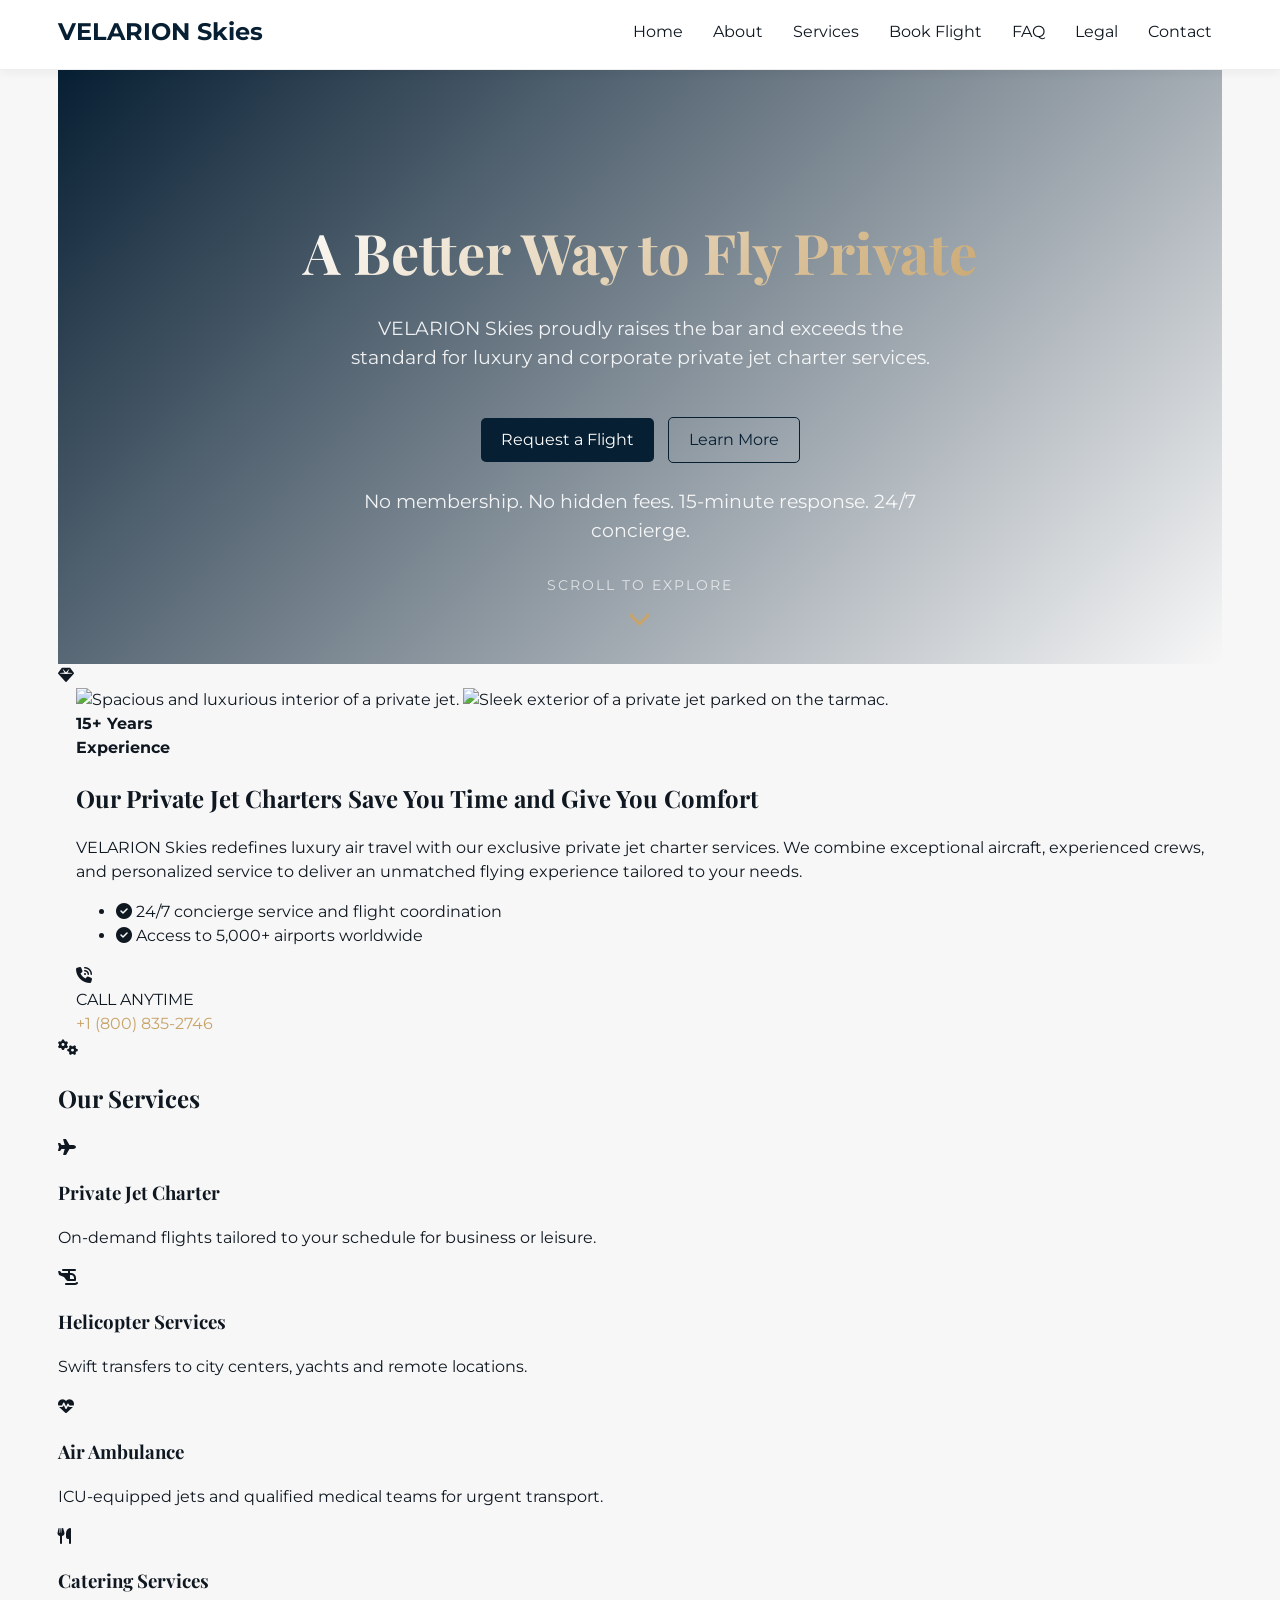
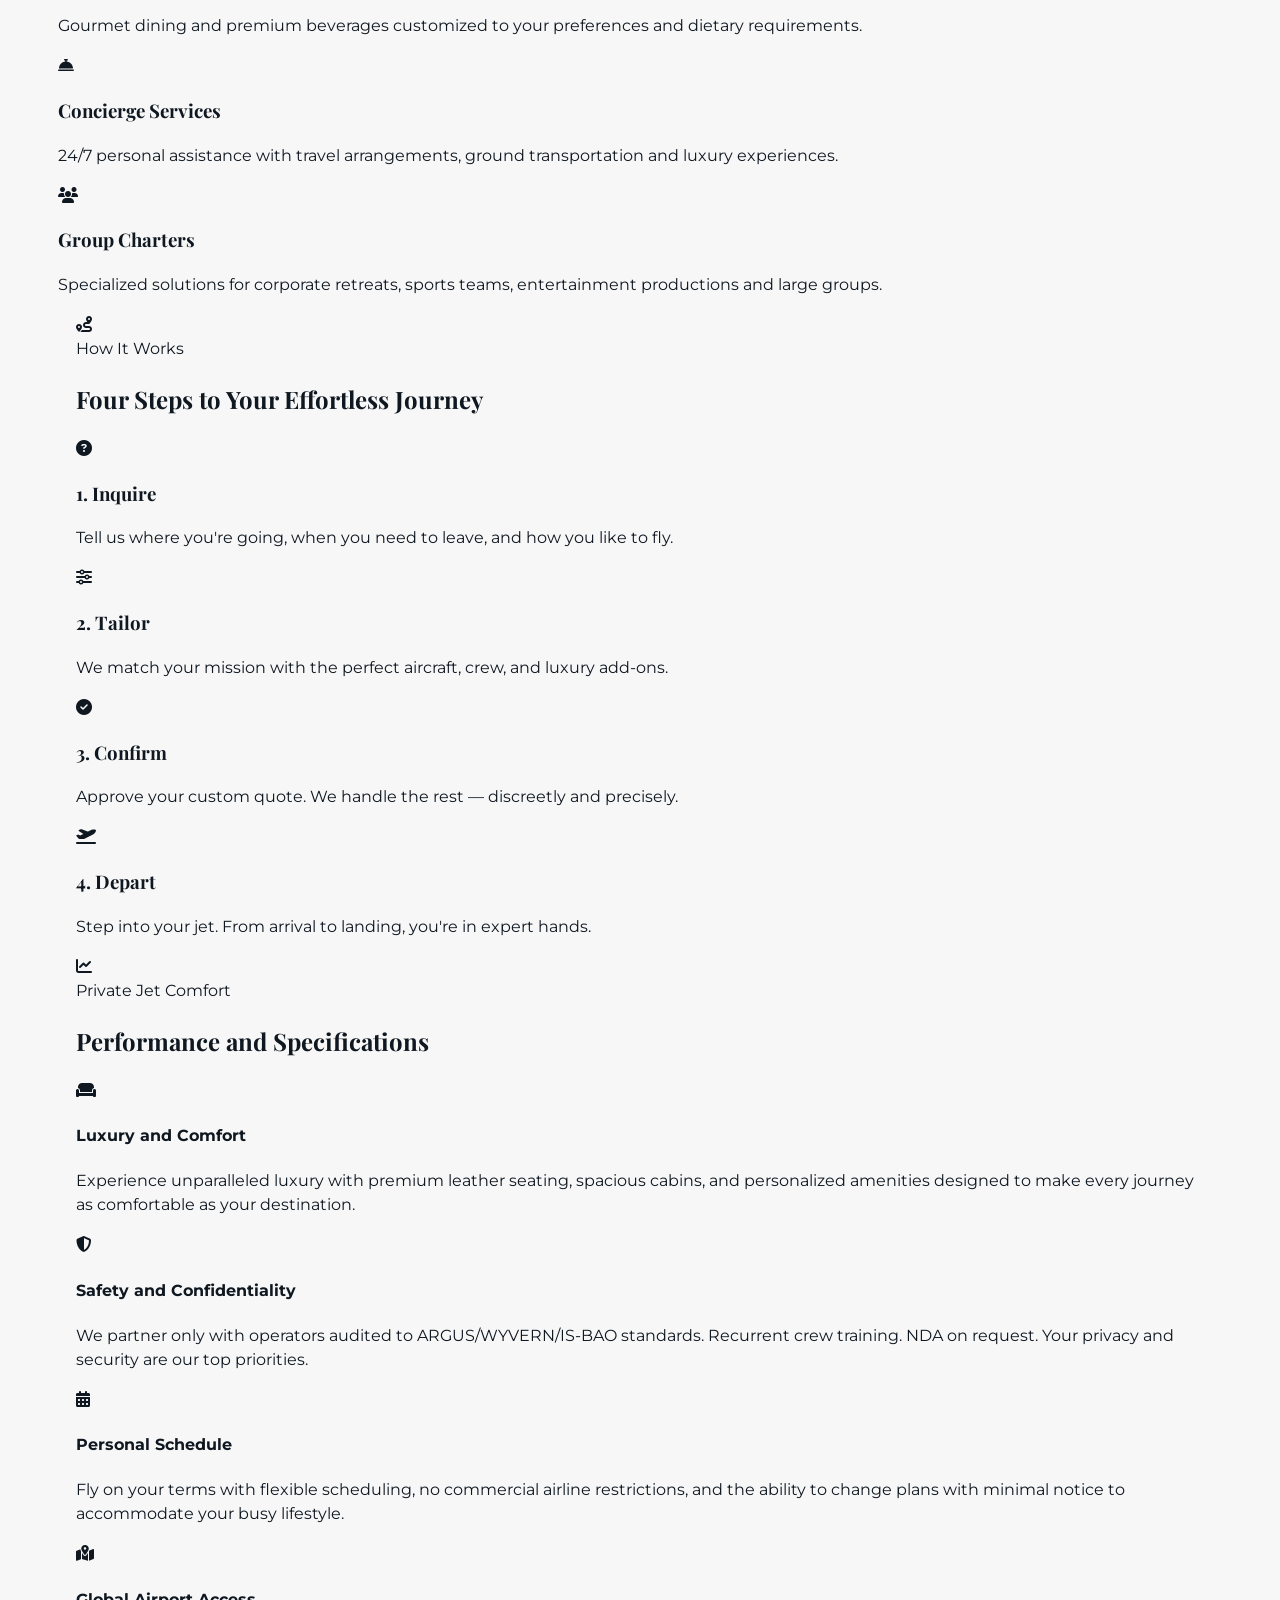
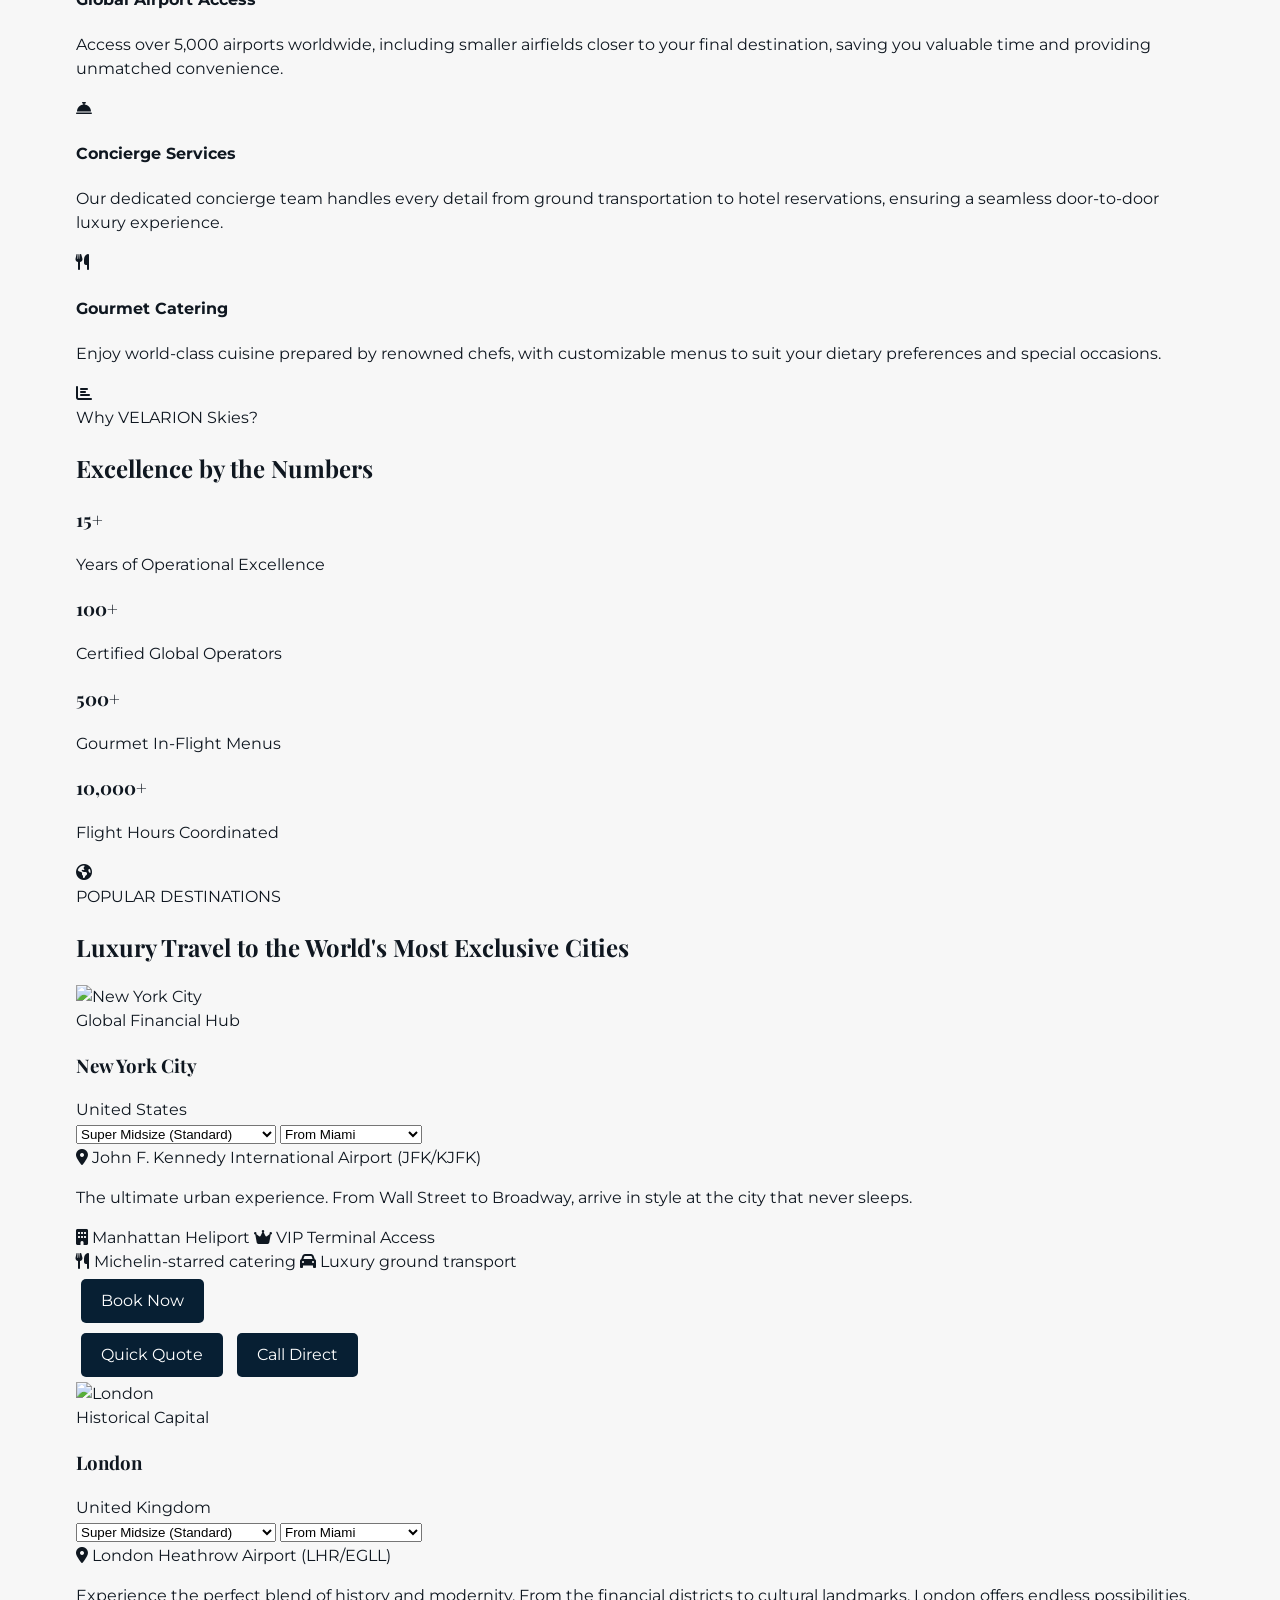
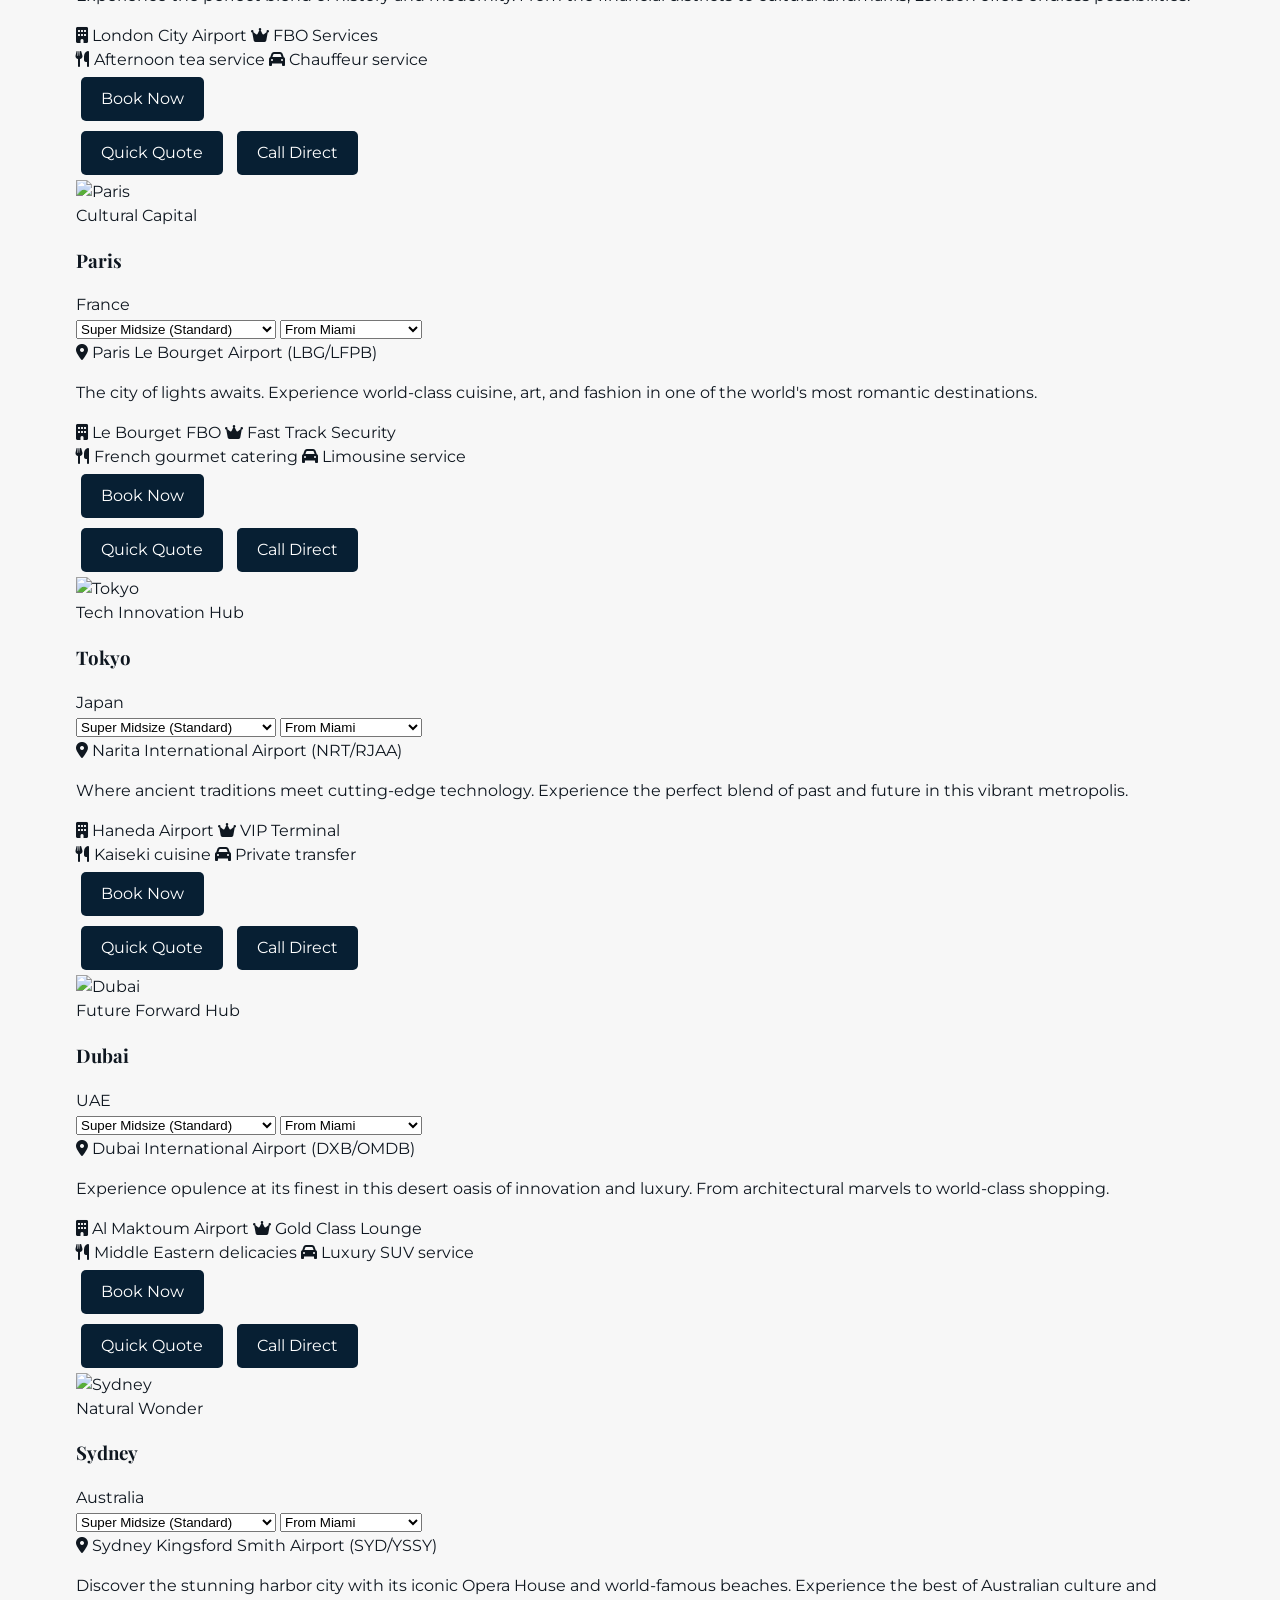
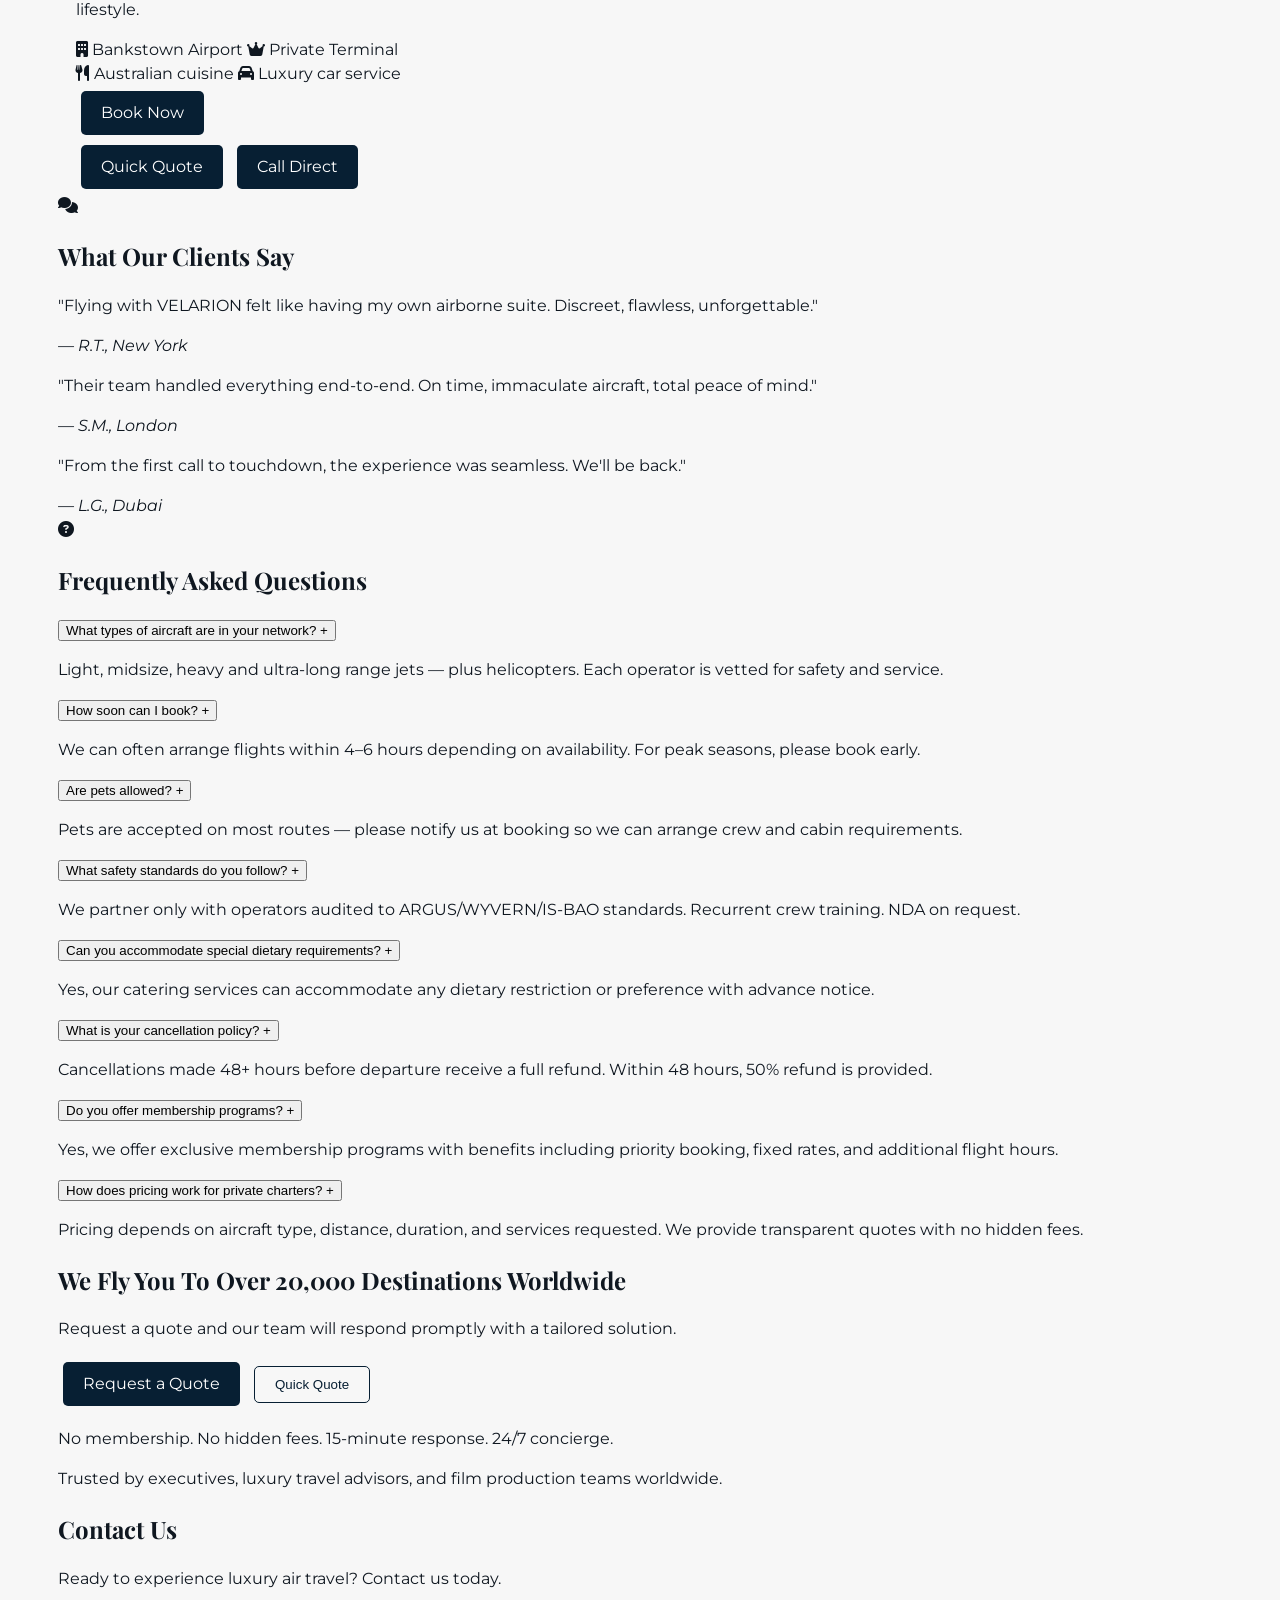
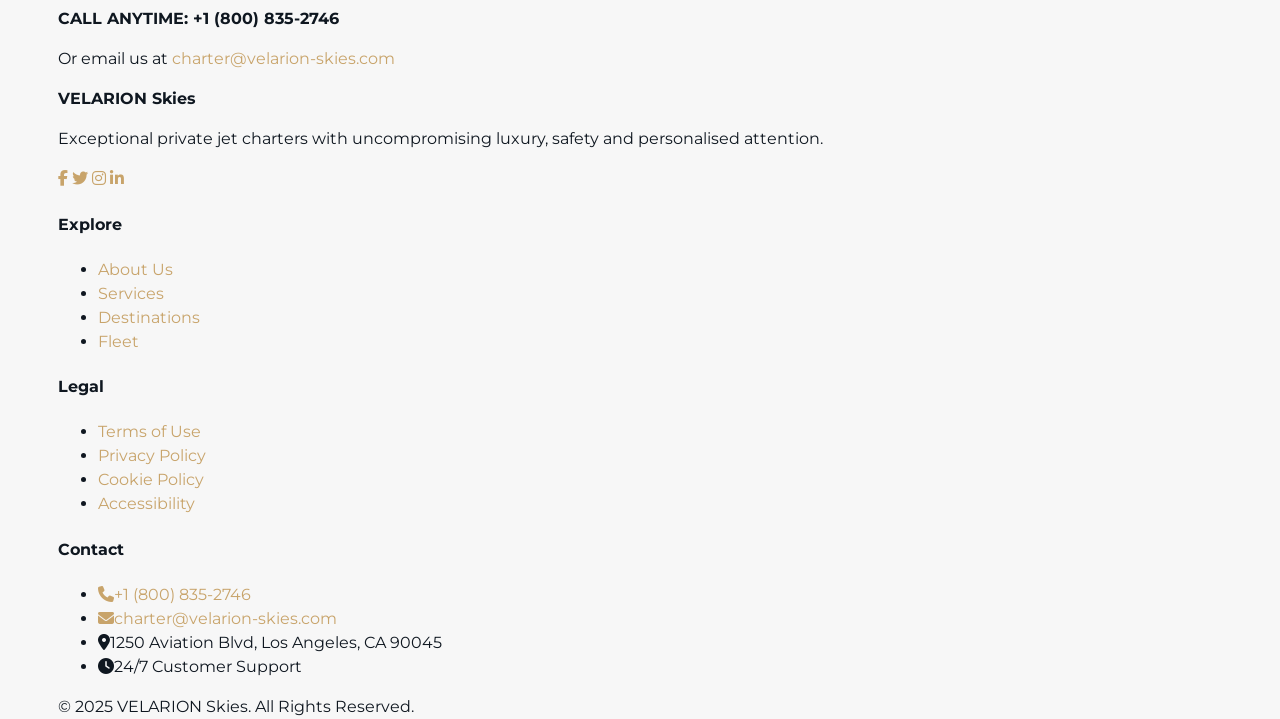
==== index.html @ 2358cab3 "Add files via upload" ====
<!DOCTYPE html>
<html lang="en">
<head>
  <meta charset="utf-8" />
  <meta name="viewport" content="width=device-width,initial-scale=1" />
  <title>VELARION Skies — Premium Private Jet Charters</title>
  <meta name="description" content="VELARION Skies offers luxury private jet charters, helicopter transfers and medical aviation services worldwide." />
  <link rel="preconnect" href="https://fonts.googleapis.com">
  <link rel="preconnect" href="https://fonts.gstatic.com" crossorigin>
  <link href="https://fonts.googleapis.com/css2?family=Montserrat:wght@300;400;600;700&family=Playfair+Display:wght@600;700&display=swap" rel="stylesheet">
  <link rel="stylesheet" href="https://cdnjs.cloudflare.com/ajax/libs/font-awesome/6.4.0/css/all.min.css" />
  <link rel="canonical" href="https://velarion-skies.com/">
  <meta property="og:title" content="VELARION Skies — Premium Private Jet Charters">
  <meta property="og:description" content="Luxury, discretion & safety — bespoke private jet charters worldwide.">
  <meta property="og:image" content="https://velarion-skies.com/assets/images/og-image.jpg">
  <meta property="og:url" content="https://velarion-skies.com/">
  <meta name="twitter:card" content="summary_large_image">
  <script type="application/ld+json">
    {
      "@context": "https://schema.org",
      "@type": "TravelAgency",
      "name": "VELARION Skies",
      "url": "https://velarion-skies.com",
      "logo": "https://velarion-skies.com/assets/images/logo.png",
      "contactPoint": {
        "@type": "ContactPoint",
        "telephone": "+1-800-835-2746",
        "contactType": "customer service",
        "areaServed": "Worldwide",
        "availableLanguage": "English"
      },
      "sameAs": [
        "https://www.facebook.com/velarionskies",
        "https://twitter.com/velarionskies",
        "https://www.instagram.com/velarionskies",
        "https://www.linkedin.com/company/velarionskies"
      ]
    }
  </script>
  <style>
    :root {
      --bg: #f7f7f7;
      --card: #ffffff;
      --text: #0f1720;
      --muted: #55606a;
      --accent: #071f33;
      --gold: #c8a46b;
      --radius: 14px;
      --container: 1200px;
      --ease: 220ms;
    }
    * {
      box-sizing: border-box;
    }
    html, body {
      height: 100%;
      margin: 0;
      padding: 0;
      font-family: 'Montserrat', sans-serif;
    }
    body {
      background: var(--bg);
      color: var(--text);
      line-height: 1.5;
    }
    h1, h2, h3 {
      font-family: 'Playfair Display', serif;
      font-weight: 700;
    }
    a {
      color: var(--gold);
      text-decoration: none;
    }
    .container {
      max-width: var(--container);
      margin: 0 auto;
      padding: 0 18px;
    }
    header {
      position: sticky;
      top: 0;
      z-index: 60;
      background: white;
      border-bottom: 1px solid #eee;
      padding: 14px 0;
      box-shadow: 0 3px 10px rgba(0,0,0,0.05);
      transition: all 0.3s ease;
      height: 70px;
    }
    .nav {
      display: flex;
      align-items: center;
      justify-content: space-between;
    }
    .logo {
      font-size: 24px;
      font-weight: bold;
      color: var(--accent);
    }
    nav ul {
      display: flex;
      gap: 10px;
      list-style: none;
      margin: 0;
      padding: 0;
    }
    nav a {
      padding: 8px 10px;
      color: var(--text);
    }
    nav a:hover {
      background: #f0f0f0;
    }
    .mobile-menu {
      display: none;
      cursor: pointer;
      padding: 10px;
      border-radius: 5px;
      transition: all 0.3s ease;
    }
    .mobile-menu:hover {
      background: rgba(7,31,51,0.05);
    }
    .mobile-menu i {
      font-size: 1.5rem;
      color: var(--accent);
    }
    .hero {
      padding: 120px 0 80px;
      background: linear-gradient(135deg, var(--accent) 0%, var(--bg) 100%);
      color: var(--card);
      text-align: center;
      position: relative;
      overflow: hidden;
    }
    .hero-content {
      max-width: 800px;
      margin: 0 auto;
      padding: 0 20px;
      position: relative;
      z-index: 2;
    }
    .hero-content h1 {
      font-size: 3.5rem;
      margin-bottom: 20px;
      background: linear-gradient(135deg, #ffffff 0%, var(--gold) 100%);
      -webkit-background-clip: text;
      -webkit-text-fill-color: transparent;
      background-clip: text;
      text-shadow: none;
    }
    .hero-content p {
      font-size: 1.2rem;
      margin-bottom: 40px;
      max-width: 600px;
      margin-left: auto;
      margin-right: auto;
      color: rgba(255, 255, 255, 0.9);
    }
    .hero-scroll-indicator {
      position: absolute;
      bottom: 30px;
      left: 50%;
      transform: translateX(-50%);
      text-align: center;
      animation: bounce 2s infinite;
    }
    .hero-scroll-indicator span {
      display: block;
      margin-bottom: 10px;
      font-size: 14px;
      text-transform: uppercase;
      letter-spacing: 2px;
      opacity: 0.7;
    }
    .hero-scroll-indicator i {
      font-size: 24px;
      color: var(--gold);
    }
    h1 {
      font-size: 36px;
      color: var(--accent);
      margin: 20px 0;
    }
    .btn {
      display: inline-block;
      padding: 10px 20px;
      background: var(--accent);
      color: white;
      border-radius: 5px;
      text-decoration: none;
      margin: 5px;
      transition: all var(--ease);
    }
    .btn:hover {
      background: #051522;
    }
    .btn--outline {
      border: 1px solid var(--accent);
      background: transparent;
      color: var(--accent);
    }
    .btn--outline:hover {
      background: rgba(7,31,51,0.1);
    }
    @keyframes bounce {
      0%, 20%, 50%, 80%, 100% {
        transform: translateX(-50%) translateY(0);
      }
      40% {
        transform: translateX(-50%) translateY(-10px);
      }
      60% {
        transform: translateX(-50%) translateY(-5px);
      }
    }
    :focus-visible {
      outline: 3px solid var(--gold);
      outline-offset: 2px;
    }
    /* Responsive */
    @media (max-width: 1440px) {}
    @media (max-width: 1200px) {}
    @media (max-width: 1024px) {}
    @media (max-width: 768px) {
      .mobile-menu { display: block; }
      .nav-links { display: none; position: fixed; top: 70px; right: 0; width: 250px; background: white; box-shadow: -5px 0 15px rgba(0,0,0,0.1); border-radius: 10px 0 0 10px; z-index: 100; padding: 20px; flex-direction: column; }
      .nav-links.active { display: flex; }
      .nav-links li { margin-bottom: 10px; width: 100%; }
      .nav-links a { display: block; padding: 12px; border-radius: 5px; text-align: left; }
      .nav-links a:hover { background: rgba(7,31,51,0.05); }
      .nav { flex-direction: row; justify-content: space-between; align-items: center; }
      .hero-content h1 { font-size: 2.5rem; }
      .hero-content p { font-size: 1rem; }
    }
    @media (max-width: 480px) {}
  </style>
  <link rel="stylesheet" href="assets/css/style.css" media="print" onload="this.media='all'">
</head>
<body class="page-home">
  <!-- Header -->
  <header>
    <div class="container">
      <div class="nav">
        <a class="logo" href="#">VELARION <span class="text-gold">Skies</span></a>
        <nav>
          <ul id="mainNav" class="nav-links">
            <li><a href="#" aria-current="page">Home</a></li>
            <li><a href="#">About</a></li>
            <li><a href="#">Services</a></li>
            <li><a href="#">Book Flight</a></li>
            <li><a href="#">FAQ</a></li>
            <li><a href="#">Legal</a></li>
            <li><a href="#">Contact</a></li>
          </ul>
        </nav>
        <button class="mobile-menu" aria-label="Toggle menu" aria-controls="mainNav" aria-expanded="false"><i class="fas fa-bars"></i></button>
      </div>
    </div>
  </header>

  <!-- Main content -->
  <main>
    <div class="container">
      <!-- Hero section -->
      <section class="hero">
        <div class="container">
          <div class="hero-content">
            <h1>A Better Way to Fly Private</h1>
            <p>VELARION Skies proudly raises the bar and exceeds the standard for luxury and corporate private jet charter services.</p>
            <div>
              <a href="#" class="btn">Request a Flight</a>
              <a href="#" class="btn btn--outline">Learn More</a>
            </div>
            <p class="subcopy">No membership. No hidden fees. 15-minute response. 24/7 concierge.</p>
          </div>
        </div>
        <div class="hero-scroll-indicator">
          <span>Scroll to Explore</span>
          <i class="fas fa-chevron-down"></i>
        </div>
      </section>

      <!-- About section -->
      <section class="about">
        <div class="section-icon"><i class="fas fa-gem"></i></div>
        <div class="container">
          <div class="about-content">
            <div class="about-image">
              <img src="assets/images/placeholders/about-main.svg" alt="Spacious and luxurious interior of a private jet." class="main-img" width="600" height="400" loading="lazy">
              <img src="assets/images/placeholders/about-sub.svg" alt="Sleek exterior of a private jet parked on the tarmac." class="sub-img" width="300" height="300" loading="lazy">
              <div class="experience-badge">
                <strong>15+ Years<br>Experience</strong>
              </div>
            </div>
            <div class="about-text">
              <h2 class="section-title about-text-title">Our Private Jet Charters Save You Time and Give You Comfort</h2>
              <p>VELARION Skies redefines luxury air travel with our exclusive private jet charter services. We combine exceptional aircraft, experienced crews, and personalized service to deliver an unmatched flying experience tailored to your needs.</p>
              <ul class="features-list">
                <li><i class="fas fa-check-circle"></i> 24/7 concierge service and flight coordination</li>
                <li><i class="fas fa-check-circle"></i> Access to 5,000+ airports worldwide</li>
              </ul>
              <div class="call-info">
                <div class="icon"><i class="fas fa-phone-volume"></i></div>
                <div>
                  <span>CALL ANYTIME</span><br>
                  <a href="tel:+1-800-835-2746" class="call-info-link">+1 (800) 835-2746</a>
                </div>
              </div>
            </div>
          </div>
        </div>
      </section>

      <!-- Services section -->
      <section class="section-title">
        <div class="section-icon"><i class="fas fa-cogs"></i></div>
        <h2>Our Services</h2>
        <div class="cards">
          <div class="card">
            <div class="card-icon"><i class="fas fa-plane"></i></div>
            <h3>Private Jet Charter</h3>
            <p>On-demand flights tailored to your schedule for business or leisure.</p>
          </div>
          <div class="card">
            <div class="card-icon"><i class="fas fa-helicopter"></i></div>
            <h3>Helicopter Services</h3>
            <p>Swift transfers to city centers, yachts and remote locations.</p>
          </div>
          <div class="card">
            <div class="card-icon"><i class="fas fa-heartbeat"></i></div>
            <h3>Air Ambulance</h3>
            <p>ICU-equipped jets and qualified medical teams for urgent transport.</p>
          </div>
          <div class="card">
            <div class="card-icon"><i class="fas fa-utensils"></i></div>
            <h3>Catering Services</h3>
            <p>Gourmet dining and premium beverages customized to your preferences and dietary requirements.</p>
          </div>
          <div class="card">
            <div class="card-icon"><i class="fas fa-concierge-bell"></i></div>
            <h3>Concierge Services</h3>
            <p>24/7 personal assistance with travel arrangements, ground transportation and luxury experiences.</p>
          </div>
          <div class="card">
            <div class="card-icon"><i class="fas fa-users"></i></div>
            <h3>Group Charters</h3>
            <p>Specialized solutions for corporate retreats, sports teams, entertainment productions and large groups.</p>
          </div>
        </div>
      </section>

      <!-- How It Works section -->
      <section class="how-it-works">
        <div class="container">
          <div class="section-title animate-on-scroll">
            <div class="section-icon"><i class="fas fa-route"></i></div>
            <span class="sub-title">How It Works</span>
            <h2>Four Steps to Your Effortless Journey</h2>
          </div>
          <div class="how-it-works-grid">
            <div class="how-it-works-card card animate-on-scroll">
              <div class="icon"><i class="fas fa-question-circle"></i></div>
              <h3>1. Inquire</h3>
              <p>Tell us where you're going, when you need to leave, and how you like to fly.</p>
            </div>
            <div class="how-it-works-card card animate-on-scroll">
              <div class="icon"><i class="fas fa-sliders-h"></i></div>
              <h3>2. Tailor</h3>
              <p>We match your mission with the perfect aircraft, crew, and luxury add-ons.</p>
            </div>
            <div class="how-it-works-card card animate-on-scroll">
              <div class="icon"><i class="fas fa-check-circle"></i></div>
              <h3>3. Confirm</h3>
              <p>Approve your custom quote. We handle the rest — discreetly and precisely.</p>
            </div>
            <div class="how-it-works-card card animate-on-scroll">
              <div class="icon"><i class="fas fa-plane-departure"></i></div>
              <h3>4. Depart</h3>
              <p>Step into your jet. From arrival to landing, you're in expert hands.</p>
            </div>
          </div>
        </div>
      </section>

      <!-- Performance and Specifications section -->
      <section class="performance-section">
        <div class="container">
          <div class="section-title animate-on-scroll">
            <div class="section-icon"><i class="fas fa-chart-line"></i></div>
            <span class="sub-title">Private Jet Comfort</span>
            <h2>Performance and Specifications</h2>
          </div>
          <div class="performance-grid">
            <div class="performance-card">
              <div class="icon"><i class="fas fa-couch"></i></div>
              <div>
                <h4>Luxury and Comfort</h4>
                <p>Experience unparalleled luxury with premium leather seating, spacious cabins, and personalized amenities designed to make every journey as comfortable as your destination.</p>
              </div>
            </div>
            <div class="performance-card">
              <div class="icon"><i class="fas fa-shield-alt"></i></div>
              <div>
                <h4>Safety and Confidentiality</h4>
                <p>We partner only with operators audited to ARGUS/WYVERN/IS-BAO standards. Recurrent crew training. NDA on request. Your privacy and security are our top priorities.</p>
              </div>
            </div>
            <div class="performance-card">
              <div class="icon"><i class="fas fa-calendar-alt"></i></div>
              <div>
                <h4>Personal Schedule</h4>
                <p>Fly on your terms with flexible scheduling, no commercial airline restrictions, and the ability to change plans with minimal notice to accommodate your busy lifestyle.</p>
              </div>
            </div>
            <div class="performance-card">
              <div class="icon"><i class="fas fa-map-marked-alt"></i></div>
              <div>
                <h4>Global Airport Access</h4>
                <p>Access over 5,000 airports worldwide, including smaller airfields closer to your final destination, saving you valuable time and providing unmatched convenience.</p>
              </div>
            </div>
            <div class="performance-card">
              <div class="icon"><i class="fas fa-concierge-bell"></i></div>
              <div>
                <h4>Concierge Services</h4>
                <p>Our dedicated concierge team handles every detail from ground transportation to hotel reservations, ensuring a seamless door-to-door luxury experience.</p>
              </div>
            </div>
            <div class="performance-card">
              <div class="icon"><i class="fas fa-utensils"></i></div>
              <div>
                <h4>Gourmet Catering</h4>
                <p>Enjoy world-class cuisine prepared by renowned chefs, with customizable menus to suit your dietary preferences and special occasions.</p>
              </div>
            </div>
          </div>
        </div>
      </section>

      <!-- Excellence by the Numbers section -->
      <section class="funfacts">
        <div class="container">
          <div class="section-title">
            <div class="section-icon"><i class="fas fa-chart-bar"></i></div>
            <span class="sub-title">Why VELARION Skies?</span>
            <h2>Excellence by the Numbers</h2>
          </div>
          <div class="funfacts-grid">
            <div class="funfact-item"><h3 data-target="15+">15+</h3><p>Years of Operational Excellence</p></div>
            <div class="funfact-item"><h3 data-target="100+">100+</h3><p>Certified Global Operators</p></div>
            <div class="funfact-item"><h3 data-target="500+">500+</h3><p>Gourmet In-Flight Menus</p></div>
            <div class="funfact-item"><h3 data-target="10000+">10,000+</h3><p>Flight Hours Coordinated</p></div>
          </div>
        </div>
      </section>

      <!-- Popular Destinations section -->
      <section id="popular-destinations" class="destinations">
        <div class="container">
          <div class="section-title">
            <div class="section-icon"><i class="fas fa-globe-americas"></i></div>
            <span class="sub-title">POPULAR DESTINATIONS</span>
            <h2>Luxury Travel to the World's Most Exclusive Cities</h2>
          </div>
          <div class="destinations-grid">
            <div class="destination-card featured">
              <div class="destination-image">
                <img src="assets/images/placeholders/destination-nyc.svg" alt="New York City" width="400" height="250" loading="lazy"/>
                <div class="destination-overlay">
                  <div class="destination-badge financial">Global Financial Hub</div>
                </div>
              </div>
              <div class="destination-content">
                <div class="destination-header">
                  <h3>New York City</h3>
                  <div class="destination-meta">
                    <span class="destination-country">United States</span>
                    <div class="flight-calculator">
                      <select class="aircraft-selector" data-destination="NYC">
                        <option value="light">Light Jet (+25% time)</option>
                        <option value="midsize">Midsize Jet (+15% time)</option>
                        <option value="super" selected>Super Midsize (Standard)</option>
                        <option value="heavy">Heavy Jet (-15% time)</option>
                        <option value="ultra">Ultra Long Range (-25% time)</option>
                      </select>
                      <select class="departure-selector" data-destination="NYC" data-base-times='{"VNY":5.5,"MIA":2.7,"DAL":3.1,"MDW":2.2,"LAS":4.3,"LTN":7.5,"GVA":7.8,"MCM":8.1,"DXB":12.2,"SIN":18.9,"CGH":9.2,"SYD":19.8,"HKG":15.2,"BOS":3.3,"ATL":2.1,"SEA":5.5,"FRA":7.2,"ZRH":7.6,"CDG":7.9,"FCO":8.8,"MAD":8.5,"LIS":8.2,"ARN":6.9,"HEL":7.7,"WAW":7.4,"IST":10.1,"TLV":10.8,"DOH":14.2,"BOM":14.1,"KUL":17.8,"MNL":17.1,"AKL":16.5,"JNB":13.1,"CAI":10.5,"MOW":9.8}'>
                        <option value="VNY-5.5">From Van Nuys</option>
                        <option value="MIA-2.7" selected>From Miami</option>
                        <option value="DAL-3.1">From Dallas</option>
                        <option value="MDW-2.2">From Chicago</option>
                        <option value="LAS-4.3">From Las Vegas</option>
                        <option value="LTN-7.5">From London</option>
                        <option value="GVA-7.8">From Geneva</option>
                        <option value="MCM-8.1">From Monaco</option>
                        <option value="DXB-12.2">From Dubai</option>
                        <option value="SIN-18.9">From Singapore</option>
                        <option value="CGH-9.2">From São Paulo</option>
                        <option value="SYD-19.8">From Sydney</option>
                        <option value="HKG-15.2">From Hong Kong</option>
                        <option value="BOS-3.3">From Boston</option>
                        <option value="ATL-2.1">From Atlanta</option>
                        <option value="SEA-5.5">From Seattle</option>
                        <option value="FRA-7.2">From Frankfurt</option>
                        <option value="ZRH-7.6">From Zurich</option>
                        <option value="CDG-7.9">From Paris</option>
                        <option value="FCO-8.8">From Rome</option>
                        <option value="MAD-8.5">From Madrid</option>
                        <option value="LIS-8.2">From Lisbon</option>
                        <option value="ARN-6.9">From Stockholm</option>
                        <option value="HEL-7.7">From Helsinki</option>
                        <option value="WAW-7.4">From Warsaw</option>
                        <option value="IST-10.1">From Istanbul</option>
                        <option value="TLV-10.8">From Tel Aviv</option>
                        <option value="DOH-14.2">From Doha</option>
                        <option value="BOM-14.1">From Mumbai</option>
                        <option value="KUL-17.8">From Kuala Lumpur</option>
                        <option value="MNL-17.1">From Manila</option>
                        <option value="AKL-16.5">From Auckland</option>
                        <option value="JNB-13.1">From Johannesburg</option>
                        <option value="CAI-10.5">From Cairo</option>
                        <option value="MOW-9.8">From Moscow</option>
                      </select>
                      <div class="calc-result muted" aria-live="polite"></div>
                    </div>
                    <span class="airport-info"><i class="fas fa-map-marker-alt"></i> John F. Kennedy International Airport (JFK/KJFK)</span>
                  </div>
                </div>
                <p class="destination-description">The ultimate urban experience. From Wall Street to Broadway, arrive in style at the city that never sleeps.</p>
                <div class="destination-features">
                  <span><i class="fas fa-building"></i> Manhattan Heliport</span>
                  <span><i class="fas fa-crown"></i> VIP Terminal Access</span>
                </div>
                <div class="exclusive-perks">
                  <span><i class="fas fa-utensils"></i> Michelin-starred catering</span>
                  <span><i class="fas fa-car"></i> Luxury ground transport</span>
                </div>
                <div class="destination-actions">
                  <a href="#" class="btn destination-btn primary">Book Now</a>
                  <div class="secondary-actions">
                    <a href="#" class="btn destination-btn secondary">Quick Quote</a>
                    <a href="tel:+1-800-835-2746" class="btn destination-btn call">Call Direct</a>
                  </div>
                </div>
              </div>
            </div>

            <div class="destination-card">
              <div class="destination-image">
                <img src="assets/images/placeholders/destination-lon.svg" alt="London" width="400" height="250" loading="lazy"/>
                <div class="destination-overlay">
                  <div class="destination-badge historical">Historical Capital</div>
                </div>
              </div>
              <div class="destination-content">
                <div class="destination-header">
                  <h3>London</h3>
                  <div class="destination-meta">
                    <span class="destination-country">United Kingdom</span>
                    <div class="flight-calculator">
                      <select class="aircraft-selector" data-destination="LON">
                        <option value="light">Light Jet (+25% time)</option>
                        <option value="midsize">Midsize Jet (+15% time)</option>
                        <option value="super" selected>Super Midsize (Standard)</option>
                        <option value="heavy">Heavy Jet (-15% time)</option>
                        <option value="ultra">Ultra Long Range (-25% time)</option>
                      </select>
                      <select class="departure-selector" data-destination="LON" data-base-times='{"TEB":7.2,"VNY":11.2,"MIA":8.2,"DAL":9.2,"MDW":7.9,"LAS":10.5,"GVA":1.2,"MCM":1.9,"DXB":6.9,"SIN":13.5,"CGH":11.8,"SYD":20.8,"HKG":13.2,"BOS":6.5,"ATL":7.2,"SEA":10.2,"FRA":1.0,"ZRH":1.5,"CDG":0.8,"FCO":2.2,"MAD":1.5,"LIS":2.2,"ARN":1.9,"HEL":2.2,"WAW":2.5,"IST":3.2,"TLV":3.9,"DOH":6.5,"BOM":8.2,"KUL":12.9,"MNL":14.2,"AKL":21.5,"JNB":11.5,"CAI":4.9,"MOW":3.2}'>
                        <option value="TEB-7.2">From Teterboro</option>
                        <option value="VNY-11.2">From Van Nuys</option>
                        <option value="MIA-8.2" selected>From Miami</option>
                        <option value="DAL-9.2">From Dallas</option>
                        <option value="MDW-7.9">From Chicago</option>
                        <option value="LAS-10.5">From Las Vegas</option>
                        <option value="GVA-1.2">From Geneva</option>
                        <option value="MCM-1.9">From Monaco</option>
                        <option value="DXB-6.9">From Dubai</option>
                        <option value="SIN-13.5">From Singapore</option>
                        <option value="CGH-11.8">From São Paulo</option>
                        <option value="SYD-20.8">From Sydney</option>
                        <option value="HKG-13.2">From Hong Kong</option>
                        <option value="BOS-6.5">From Boston</option>
                        <option value="ATL-7.2">From Atlanta</option>
                        <option value="SEA-10.2">From Seattle</option>
                        <option value="FRA-1.0">From Frankfurt</option>
                        <option value="ZRH-1.5">From Zurich</option>
                        <option value="CDG-0.8">From Paris</option>
                        <option value="FCO-2.2">From Rome</option>
                        <option value="MAD-1.5">From Madrid</option>
                        <option value="LIS-2.2">From Lisbon</option>
                        <option value="ARN-1.9">From Stockholm</option>
                        <option value="HEL-2.2">From Helsinki</option>
                        <option value="WAW-2.5">From Warsaw</option>
                        <option value="IST-3.2">From Istanbul</option>
                        <option value="TLV-3.9">From Tel Aviv</option>
                        <option value="DOH-6.5">From Doha</option>
                        <option value="BOM-8.2">From Mumbai</option>
                        <option value="KUL-12.9">From Kuala Lumpur</option>
                        <option value="MNL-14.2">From Manila</option>
                        <option value="AKL-21.5">From Auckland</option>
                        <option value="JNB-11.5">From Johannesburg</option>
                        <option value="CAI-4.9">From Cairo</option>
                        <option value="MOW-3.2">From Moscow</option>
                      </select>
                      <div class="calc-result muted" aria-live="polite"></div>
                    </div>
                    <span class="airport-info"><i class="fas fa-map-marker-alt"></i> London Heathrow Airport (LHR/EGLL)</span>
                  </div>
                </div>
                <p class="destination-description">Experience the perfect blend of history and modernity. From the financial districts to cultural landmarks, London offers endless possibilities.</p>
                <div class="destination-features">
                  <span><i class="fas fa-building"></i> London City Airport</span>
                  <span><i class="fas fa-crown"></i> FBO Services</span>
                </div>
                <div class="exclusive-perks">
                  <span><i class="fas fa-utensils"></i> Afternoon tea service</span>
                  <span><i class="fas fa-car"></i> Chauffeur service</span>
                </div>
                <div class="destination-actions">
                  <a href="#" class="btn destination-btn primary">Book Now</a>
                  <div class="secondary-actions">
                    <a href="#" class="btn destination-btn secondary">Quick Quote</a>
                    <a href="tel:+1-800-835-2746" class="btn destination-btn call">Call Direct</a>
                  </div>
                </div>
              </div>
            </div>

            <div class="destination-card">
              <div class="destination-image">
                <img src="assets/images/placeholders/destination-par.svg" alt="Paris" width="400" height="250" loading="lazy"/>
                <div class="destination-overlay">
                  <div class="destination-badge cultural">Cultural Capital</div>
                </div>
              </div>
              <div class="destination-content">
                <div class="destination-header">
                  <h3>Paris</h3>
                  <div class="destination-meta">
                    <span class="destination-country">France</span>
                    <div class="flight-calculator">
                      <select class="aircraft-selector" data-destination="PAR">
                        <option value="light">Light Jet (+25% time)</option>
                        <option value="midsize">Midsize Jet (+15% time)</option>
                        <option value="super" selected>Super Midsize (Standard)</option>
                        <option value="heavy">Heavy Jet (-15% time)</option>
                        <option value="ultra">Ultra Long Range (-25% time)</option>
                      </select>
                      <select class="departure-selector" data-destination="PAR" data-base-times='{"TEB":7.9,"VNY":11.9,"MIA":8.9,"DAL":9.9,"MDW":8.6,"LAS":11.2,"GVA":1.9,"MCM":2.6,"DXB":7.6,"SIN":14.2,"CGH":11.9,"SYD":21.6,"HKG":13.9,"BOS":7.2,"ATL":7.9,"SEA":10.9,"FRA":1.2,"ZRH":1.5,"CDG":0.5,"FCO":1.2,"MAD":1.2,"LIS":1.9,"ARN":2.2,"HEL":2.5,"WAW":2.2,"IST":2.9,"TLV":4.2,"DOH":7.2,"BOM":8.9,"KUL":14.5,"MNL":15.2,"AKL":22.2,"JNB":12.5,"CAI":5.9,"MOW":3.5}'>
                        <option value="TEB-7.9">From Teterboro</option>
                        <option value="VNY-11.9">From Van Nuys</option>
                        <option value="MIA-8.9" selected>From Miami</option>
                        <option value="DAL-9.9">From Dallas</option>
                        <option value="MDW-8.6">From Chicago</option>
                        <option value="LAS-11.2">From Las Vegas</option>
                        <option value="GVA-1.9">From Geneva</option>
                        <option value="MCM-2.6">From Monaco</option>
                        <option value="DXB-7.6">From Dubai</option>
                        <option value="SIN-14.2">From Singapore</option>
                        <option value="CGH-11.9">From São Paulo</option>
                        <option value="SYD-21.6">From Sydney</option>
                        <option value="HKG-13.9">From Hong Kong</option>
                        <option value="BOS-7.2">From Boston</option>
                        <option value="ATL-7.9">From Atlanta</option>
                        <option value="SEA-10.9">From Seattle</option>
                        <option value="FRA-1.2">From Frankfurt</option>
                        <option value="ZRH-1.5">From Zurich</option>
                        <option value="CDG-0.5">From Paris</option>
                        <option value="FCO-1.2">From Rome</option>
                        <option value="MAD-1.2">From Madrid</option>
                        <option value="LIS-1.9">From Lisbon</option>
                        <option value="ARN-2.2">From Stockholm</option>
                        <option value="HEL-2.5">From Helsinki</option>
                        <option value="WAW-2.2">From Warsaw</option>
                        <option value="IST-2.9">From Istanbul</option>
                        <option value="TLV-4.2">From Tel Aviv</option>
                        <option value="DOH-7.2">From Doha</option>
                        <option value="BOM-8.9">From Mumbai</option>
                        <option value="KUL-14.5">From Kuala Lumpur</option>
                        <option value="MNL-15.2">From Manila</option>
                        <option value="AKL-22.2">From Auckland</option>
                        <option value="JNB-12.5">From Johannesburg</option>
                        <option value="CAI-5.9">From Cairo</option>
                        <option value="MOW-3.5">From Moscow</option>
                      </select>
                      <div class="calc-result muted" aria-live="polite"></div>
                    </div>
                    <span class="airport-info"><i class="fas fa-map-marker-alt"></i> Paris Le Bourget Airport (LBG/LFPB)</span>
                  </div>
                </div>
                <p class="destination-description">The city of lights awaits. Experience world-class cuisine, art, and fashion in one of the world's most romantic destinations.</p>
                <div class="destination-features">
                  <span><i class="fas fa-building"></i> Le Bourget FBO</span>
                  <span><i class="fas fa-crown"></i> Fast Track Security</span>
                </div>
                <div class="exclusive-perks">
                  <span><i class="fas fa-utensils"></i> French gourmet catering</span>
                  <span><i class="fas fa-car"></i> Limousine service</span>
                </div>
                <div class="destination-actions">
                  <a href="#" class="btn destination-btn primary">Book Now</a>
                  <div class="secondary-actions">
                    <a href="#" class="btn destination-btn secondary">Quick Quote</a>
                    <a href="tel:+1-800-835-2746" class="btn destination-btn call">Call Direct</a>
                  </div>
                </div>
              </div>
            </div>

            <div class="destination-card">
              <div class="destination-image">
                <img src="assets/images/placeholders/destination-tyo.svg" alt="Tokyo" width="400" height="250" loading="lazy"/>
                <div class="destination-overlay">
                  <div class="destination-badge technological">Tech Innovation Hub</div>
                </div>
              </div>
              <div class="destination-content">
                <div class="destination-header">
                  <h3>Tokyo</h3>
                  <div class="destination-meta">
                    <span class="destination-country">Japan</span>
                    <div class="flight-calculator">
                      <select class="aircraft-selector" data-destination="TYO">
                        <option value="light">Light Jet (+25% time)</option>
                        <option value="midsize">Midsize Jet (+15% time)</option>
                        <option value="super" selected>Super Midsize (Standard)</option>
                        <option value="heavy">Heavy Jet (-15% time)</option>
                        <option value="ultra">Ultra Long Range (-25% time)</option>
                      </select>
                      <select class="departure-selector" data-destination="TYO" data-base-times='{"TEB":13.9,"VNY":12.2,"MIA":15.5,"DAL":14.2,"MDW":13.5,"LAS":14.9,"GVA":11.5,"MCM":12.2,"DXB":7.5,"SIN":6.2,"CGH":18.9,"SYD":9.5,"HKG":3.9,"BOS":14.5,"ATL":15.2,"SEA":10.9,"FRA":10.5,"ZRH":10.9,"CDG":11.2,"FCO":12.5,"MAD":11.5,"LIS":12.2,"ARN":8.2,"HEL":8.9,"WAW":9.5,"IST":8.2,"TLV":9.9,"DOH":7.2,"BOM":6.9,"KUL":4.9,"MNL":3.5,"AKL":10.2,"JNB":16.5,"CAI":11.9,"MOW":8.5}'>
                        <option value="TEB-13.9">From Teterboro</option>
                        <option value="VNY-12.2">From Van Nuys</option>
                        <option value="MIA-15.5" selected>From Miami</option>
                        <option value="DAL-14.2">From Dallas</option>
                        <option value="MDW-13.5">From Chicago</option>
                        <option value="LAS-14.9">From Las Vegas</option>
                        <option value="GVA-11.5">From Geneva</option>
                        <option value="MCM-12.2">From Monaco</option>
                        <option value="DXB-7.5">From Dubai</option>
                        <option value="SIN-6.2">From Singapore</option>
                        <option value="CGH-18.9">From São Paulo</option>
                        <option value="SYD-9.5">From Sydney</option>
                        <option value="HKG-3.9">From Hong Kong</option>
                        <option value="BOS-14.5">From Boston</option>
                        <option value="ATL-15.2">From Atlanta</option>
                        <option value="SEA-10.9">From Seattle</option>
                        <option value="FRA-10.5">From Frankfurt</option>
                        <option value="ZRH-10.9">From Zurich</option>
                        <option value="CDG-11.2">From Paris</option>
                        <option value="FCO-12.5">From Rome</option>
                        <option value="MAD-11.5">From Madrid</option>
                        <option value="LIS-12.2">From Lisbon</option>
                        <option value="ARN-8.2">From Stockholm</option>
                        <option value="HEL-8.9">From Helsinki</option>
                        <option value="WAW-9.5">From Warsaw</option>
                        <option value="IST-8.2">From Istanbul</option>
                        <option value="TLV-9.9">From Tel Aviv</option>
                        <option value="DOH-7.2">From Doha</option>
                        <option value="BOM-6.9">From Mumbai</option>
                        <option value="KUL-4.9">From Kuala Lumpur</option>
                        <option value="MNL-3.5">From Manila</option>
                        <option value="AKL-10.2">From Auckland</option>
                        <option value="JNB-16.5">From Johannesburg</option>
                        <option value="CAI-11.9">From Cairo</option>
                        <option value="MOW-8.5">From Moscow</option>
                      </select>
                      <div class="calc-result muted" aria-live="polite"></div>
                    </div>
                    <span class="airport-info"><i class="fas fa-map-marker-alt"></i> Narita International Airport (NRT/RJAA)</span>
                  </div>
                </div>
                <p class="destination-description">Where ancient traditions meet cutting-edge technology. Experience the perfect blend of past and future in this vibrant metropolis.</p>
                <div class="destination-features">
                  <span><i class="fas fa-building"></i> Haneda Airport</span>
                  <span><i class="fas fa-crown"></i> VIP Terminal</span>
                </div>
                <div class="exclusive-perks">
                  <span><i class="fas fa-utensils"></i> Kaiseki cuisine</span>
                  <span><i class="fas fa-car"></i> Private transfer</span>
                </div>
                <div class="destination-actions">
                  <a href="#" class="btn destination-btn primary">Book Now</a>
                  <div class="secondary-actions">
                    <a href="#" class="btn destination-btn secondary">Quick Quote</a>
                    <a href="tel:+1-800-835-2746" class="btn destination-btn call">Call Direct</a>
                  </div>
                </div>
              </div>
            </div>

            <div class="destination-card">
              <div class="destination-image">
                <img src="assets/images/placeholders/destination-dxb.svg" alt="Dubai" width="400" height="250" loading="lazy"/>
                <div class="destination-overlay">
                  <div class="destination-badge futuristic">Future Forward Hub</div>
                </div>
              </div>
              <div class="destination-content">
                <div class="destination-header">
                  <h3>Dubai</h3>
                  <div class="destination-meta">
                    <span class="destination-country">UAE</span>
                    <div class="flight-calculator">
                      <select class="aircraft-selector" data-destination="DXB">
                        <option value="light">Light Jet (+25% time)</option>
                        <option value="midsize">Midsize Jet (+15% time)</option>
                        <option value="super" selected>Super Midsize (Standard)</option>
                        <option value="heavy">Heavy Jet (-15% time)</option>
                        <option value="ultra">Ultra Long Range (-25% time)</option>
                      </select>
                      <select class="departure-selector" data-destination="DXB" data-base-times='{"TEB":12.2,"VNY":16.2,"MIA":14.5,"DAL":15.2,"MDW":13.9,"LAS":15.5,"GVA":6.5,"MCM":7.2,"SIN":5.9,"CGH":11.5,"SYD":13.9,"HKG":7.5,"TYO":7.2,"BOS":13.2,"ATL":13.9,"SEA":15.5,"FRA":6.2,"ZRH":6.9,"CDG":6.5,"FCO":5.2,"MAD":7.5,"LIS":8.2,"ARN":5.9,"HEL":6.5,"WAW":5.5,"IST":2.5,"TLV":3.2,"DOH":1.0,"BOM":3.2,"KUL":6.9,"MNL":8.2,"AKL":14.5,"JNB":7.9,"CAI":3.5,"MOW":4.9}'>
                        <option value="TEB-12.2">From Teterboro</option>
                        <option value="VNY-16.2">From Van Nuys</option>
                        <option value="MIA-14.5" selected>From Miami</option>
                        <option value="DAL-15.2">From Dallas</option>
                        <option value="MDW-13.9">From Chicago</option>
                        <option value="LAS-15.5">From Las Vegas</option>
                        <option value="GVA-6.5">From Geneva</option>
                        <option value="MCM-7.2">From Monaco</option>
                        <option value="SIN-5.9">From Singapore</option>
                        <option value="CGH-11.5">From São Paulo</option>
                        <option value="SYD-13.9">From Sydney</option>
                        <option value="HKG-7.5">From Hong Kong</option>
                        <option value="TYO-7.2">From Tokyo</option>
                        <option value="BOS-13.2">From Boston</option>
                        <option value="ATL-13.9">From Atlanta</option>
                        <option value="SEA-15.5">From Seattle</option>
                        <option value="FRA-6.2">From Frankfurt</option>
                        <option value="ZRH-6.9">From Zurich</option>
                        <option value="CDG-6.5">From Paris</option>
                        <option value="FCO-5.2">From Rome</option>
                        <option value="MAD-7.5">From Madrid</option>
                        <option value="LIS-8.2">From Lisbon</option>
                        <option value="ARN-5.9">From Stockholm</option>
                        <option value="HEL-6.5">From Helsinki</option>
                        <option value="WAW-5.5">From Warsaw</option>
                        <option value="IST-2.5">From Istanbul</option>
                        <option value="TLV-3.2">From Tel Aviv</option>
                        <option value="DOH-1.0">From Doha</option>
                        <option value="BOM-3.2">From Mumbai</option>
                        <option value="KUL-6.9">From Kuala Lumpur</option>
                        <option value="MNL-8.2">From Manila</option>
                        <option value="AKL-14.5">From Auckland</option>
                        <option value="JNB-7.9">From Johannesburg</option>
                        <option value="CAI-3.5">From Cairo</option>
                        <option value="MOW-4.9">From Moscow</option>
                      </select>
                      <div class="calc-result muted" aria-live="polite"></div>
                    </div>
                    <span class="airport-info"><i class="fas fa-map-marker-alt"></i> Dubai International Airport (DXB/OMDB)</span>
                  </div>
                </div>
                <p class="destination-description">Experience opulence at its finest in this desert oasis of innovation and luxury. From architectural marvels to world-class shopping.</p>
                <div class="destination-features">
                  <span><i class="fas fa-building"></i> Al Maktoum Airport</span>
                  <span><i class="fas fa-crown"></i> Gold Class Lounge</span>
                </div>
                <div class="exclusive-perks">
                  <span><i class="fas fa-utensils"></i> Middle Eastern delicacies</span>
                  <span><i class="fas fa-car"></i> Luxury SUV service</span>
                </div>
                <div class="destination-actions">
                  <a href="#" class="btn destination-btn primary">Book Now</a>
                  <div class="secondary-actions">
                    <a href="#" class="btn destination-btn secondary">Quick Quote</a>
                    <a href="tel:+1-800-835-2746" class="btn destination-btn call">Call Direct</a>
                  </div>
                </div>
              </div>
            </div>

            <div class="destination-card">
              <div class="destination-image">
                <img src="assets/images/placeholders/destination-syd.svg" alt="Sydney" width="400" height="250" loading="lazy"/>
                <div class="destination-overlay">
                  <div class="destination-badge natural">Natural Wonder</div>
                </div>
              </div>
              <div class="destination-content">
                <div class="destination-header">
                  <h3>Sydney</h3>
                  <div class="destination-meta">
                    <span class="destination-country">Australia</span>
                    <div class="flight-calculator">
                      <select class="aircraft-selector" data-destination="SYD">
                        <option value="light">Light Jet (+25% time)</option>
                        <option value="midsize">Midsize Jet (+15% time)</option>
                        <option value="super" selected>Super Midsize (Standard)</option>
                        <option value="heavy">Heavy Jet (-15% time)</option>
                        <option value="ultra">Ultra Long Range (-25% time)</option>
                      </select>
                      <select class="departure-selector" data-destination="SYD" data-base-times='{"TEB":20.3,"VNY":18.5,"MIA":21.8,"DAL":20.5,"MDW":19.8,"LAS":20.2,"GVA":21.2,"MCM":21.5,"DXB":14.2,"SIN":10.8,"CGH":15.2,"HKG":9.8,"TYO":10.5,"BOS":20.8,"ATL":21.5,"SEA":15.8,"FRA":21.5,"ZRH":21.8,"CDG":22.0,"FCO":22.5,"MAD":22.2,"LIS":22.8,"ARN":19.5,"HEL":20.2,"WAW":20.8,"IST":18.5,"TLV":19.2,"DOH":16.8,"BOM":10.5,"KUL":8.2,"MNL":7.8,"AKL":3.5,"JNB":14.8,"CAI":17.5,"MOW":18.2}'>
                        <option value="TEB-20.3">From Teterboro</option>
                        <option value="VNY-18.5">From Van Nuys</option>
                        <option value="MIA-21.8" selected>From Miami</option>
                        <option value="DAL-20.5">From Dallas</option>
                        <option value="MDW-19.8">From Chicago</option>
                        <option value="LAS-20.2">From Las Vegas</option>
                        <option value="GVA-21.2">From Geneva</option>
                        <option value="MCM-21.5">From Monaco</option>
                        <option value="DXB-14.2">From Dubai</option>
                        <option value="SIN-10.8">From Singapore</option>
                        <option value="CGH-15.2">From São Paulo</option>
                        <option value="HKG-9.8">From Hong Kong</option>
                        <option value="TYO-10.5">From Tokyo</option>
                        <option value="BOS-20.8">From Boston</option>
                        <option value="ATL-21.5">From Atlanta</option>
                        <option value="SEA-15.8">From Seattle</option>
                        <option value="FRA-21.5">From Frankfurt</option>
                        <option value="ZRH-21.8">From Zurich</option>
                        <option value="CDG-22.0">From Paris</option>
                        <option value="FCO-22.5">From Rome</option>
                        <option value="MAD-22.2">From Madrid</option>
                        <option value="LIS-22.8">From Lisbon</option>
                        <option value="ARN-19.5">From Stockholm</option>
                        <option value="HEL-20.2">From Helsinki</option>
                        <option value="WAW-20.8">From Warsaw</option>
                        <option value="IST-18.5">From Istanbul</option>
                        <option value="TLV-19.2">From Tel Aviv</option>
                        <option value="DOH-16.8">From Doha</option>
                        <option value="BOM-10.5">From Mumbai</option>
                        <option value="KUL-8.2">From Kuala Lumpur</option>
                        <option value="MNL-7.8">From Manila</option>
                        <option value="AKL-3.5">From Auckland</option>
                        <option value="JNB-14.8">From Johannesburg</option>
                        <option value="CAI-17.5">From Cairo</option>
                        <option value="MOW-18.2">From Moscow</option>
                      </select>
                      <div class="calc-result muted" aria-live="polite"></div>
                    </div>
                    <span class="airport-info"><i class="fas fa-map-marker-alt"></i> Sydney Kingsford Smith Airport (SYD/YSSY)</span>
                  </div>
                </div>
                <p class="destination-description">Discover the stunning harbor city with its iconic Opera House and world-famous beaches. Experience the best of Australian culture and lifestyle.</p>
                <div class="destination-features">
                  <span><i class="fas fa-building"></i> Bankstown Airport</span>
                  <span><i class="fas fa-crown"></i> Private Terminal</span>
                </div>
                <div class="exclusive-perks">
                  <span><i class="fas fa-utensils"></i> Australian cuisine</span>
                  <span><i class="fas fa-car"></i> Luxury car service</span>
                </div>
                <div class="destination-actions">
                  <a href="#" class="btn destination-btn primary">Book Now</a>
                  <div class="secondary-actions">
                    <a href="#" class="btn destination-btn secondary">Quick Quote</a>
                    <a href="tel:+1-800-835-2746" class="btn destination-btn call">Call Direct</a>
                  </div>
                </div>
              </div>
            </div>
          </div>
        </div>
      </section>

      <!-- Testimonials section -->
      <section class="section-title">
        <div class="section-icon"><i class="fas fa-comments"></i></div>
        <h2>What Our Clients Say</h2>
        <div class="testimonials">
          <div class="testimonial">
            <p>"Flying with VELARION felt like having my own airborne suite. Discreet, flawless, unforgettable."</p>
            <cite>— R.T., New York</cite>
          </div>
          <div class="testimonial">
            <p>"Their team handled everything end-to-end. On time, immaculate aircraft, total peace of mind."</p>
            <cite>— S.M., London</cite>
          </div>
          <div class="testimonial">
            <p>"From the first call to touchdown, the experience was seamless. We'll be back."</p>
            <cite>— L.G., Dubai</cite>
          </div>
        </div>
      </section>

      <!-- FAQ section -->
      <section class="section-title">
        <div class="section-icon"><i class="fas fa-question-circle"></i></div>
        <h2>Frequently Asked Questions</h2>
        <div class="faq">
          <div class="faq-item">
            <button class="faq-question">
              <span>What types of aircraft are in your network?</span>
              <span>+</span>
            </button>
            <div class="faq-answer">
              <p>Light, midsize, heavy and ultra-long range jets — plus helicopters. Each operator is vetted for safety and service.</p>
            </div>
          </div>
          <div class="faq-item">
            <button class="faq-question">
              <span>How soon can I book?</span>
              <span>+</span>
            </button>
            <div class="faq-answer">
              <p>We can often arrange flights within 4–6 hours depending on availability. For peak seasons, please book early.</p>
            </div>
          </div>
          <div class="faq-item">
            <button class="faq-question">
              <span>Are pets allowed?</span>
              <span>+</span>
            </button>
            <div class="faq-answer">
              <p>Pets are accepted on most routes — please notify us at booking so we can arrange crew and cabin requirements.</p>
            </div>
          </div>
          <div class="faq-item">
            <button class="faq-question">
              <span>What safety standards do you follow?</span>
              <span>+</span>
            </button>
            <div class="faq-answer">
              <p>We partner only with operators audited to ARGUS/WYVERN/IS-BAO standards. Recurrent crew training. NDA on request.</p>
            </div>
          </div>
          <div class="faq-item">
            <button class="faq-question">
              <span>Can you accommodate special dietary requirements?</span>
              <span>+</span>
            </button>
            <div class="faq-answer">
              <p>Yes, our catering services can accommodate any dietary restriction or preference with advance notice.</p>
            </div>
          </div>
          <div class="faq-item">
            <button class="faq-question">
              <span>What is your cancellation policy?</span>
              <span>+</span>
            </button>
            <div class="faq-answer">
              <p>Cancellations made 48+ hours before departure receive a full refund. Within 48 hours, 50% refund is provided.</p>
            </div>
          </div>
          <div class="faq-item">
            <button class="faq-question">
              <span>Do you offer membership programs?</span>
              <span>+</span>
            </button>
            <div class="faq-answer">
              <p>Yes, we offer exclusive membership programs with benefits including priority booking, fixed rates, and additional flight hours.</p>
            </div>
          </div>
          <div class="faq-item">
            <button class="faq-question">
              <span>How does pricing work for private charters?</span>
              <span>+</span>
            </button>
            <div class="faq-answer">
              <p>Pricing depends on aircraft type, distance, duration, and services requested. We provide transparent quotes with no hidden fees.</p>
            </div>
          </div>
        </div>
      </section>

      <!-- Quick CTA section -->
      <section class="text-center quick-cta">
        <h2>We Fly You To Over 20,000 Destinations Worldwide</h2>
        <p class="muted">Request a quote and our team will respond promptly with a tailored solution.</p>
        <div>
          <a href="#" class="btn">Request a Quote</a>
          <button class="btn btn--outline" id="quickQuoteBtn">Quick Quote</button>
        </div>
        <p class="text-gold subcopy">No membership. No hidden fees. 15-minute response. 24/7 concierge.</p>
        <p class="subcopy">Trusted by executives, luxury travel advisors, and film production teams worldwide.</p>
      </section>

      <!-- Contact section -->
      <section class="text-center contact-section">
        <h2>Contact Us</h2>
        <p>Ready to experience luxury air travel? Contact us today.</p>
        <p><strong>CALL ANYTIME: +1 (800) 835-2746</strong></p>
        <p>Or email us at <a href="mailto:charter@velarion-skies.com">charter@velarion-skies.com</a></p>
      </section>
    </div>
  </main>

  <!-- Rich footer -->
  <footer class="main-footer">
    <div class="container">
      <div class="footer-grid">
        <div>
          <strong class="footer-title">VELARION Skies</strong>
          <p class="footer-text">Exceptional private jet charters with uncompromising luxury, safety and personalised attention.</p>
          <div class="social-links">
            <a href="#"><i class="fab fa-facebook-f"></i></a>
            <a href="#"><i class="fab fa-twitter"></i></a>
            <a href="#"><i class="fab fa-instagram"></i></a>
            <a href="#"><i class="fab fa-linkedin-in"></i></a>
          </div>
        </div>
        <div>
          <h4 class="footer-title text-gold">Explore</h4>
          <ul class="footer-links">
            <li><a href="#">About Us</a></li>
            <li><a href="#">Services</a></li>
            <li><a href="#">Destinations</a></li>
            <li><a href="#">Fleet</a></li>
          </ul>
        </div>
        <div>
          <h4 class="footer-title text-gold">Legal</h4>
          <ul class="footer-links">
            <li><a href="#">Terms of Use</a></li>
            <li><a href="#">Privacy Policy</a></li>
            <li><a href="#">Cookie Policy</a></li>
            <li><a href="#">Accessibility</a></li>
          </ul>
        </div>
        <div>
          <h4 class="footer-title text-gold">Contact</h4>
          <ul class="footer-links">
            <li><a href="tel:+1-800-835-2746"><i class="fas fa-phone"></i>+1 (800) 835-2746</a></li>
            <li><a href="mailto:charter@velarion-skies.com"><i class="fas fa-envelope"></i>charter@velarion-skies.com</a></li>
            <li><span><i class="fas fa-map-marker-alt"></i>1250 Aviation Blvd, Los Angeles, CA 90045</span></li>
            <li><span><i class="fas fa-clock"></i>24/7 Customer Support</span></li>
          </ul>
        </div>
      </div>
      <div class="footer-bottom">
        <p>&copy; 2025 VELARION Skies. All Rights Reserved.</p>
      </div>
    </div>
  </footer>

  <script src="assets/js/main.js" defer></script>
</body>
</html>
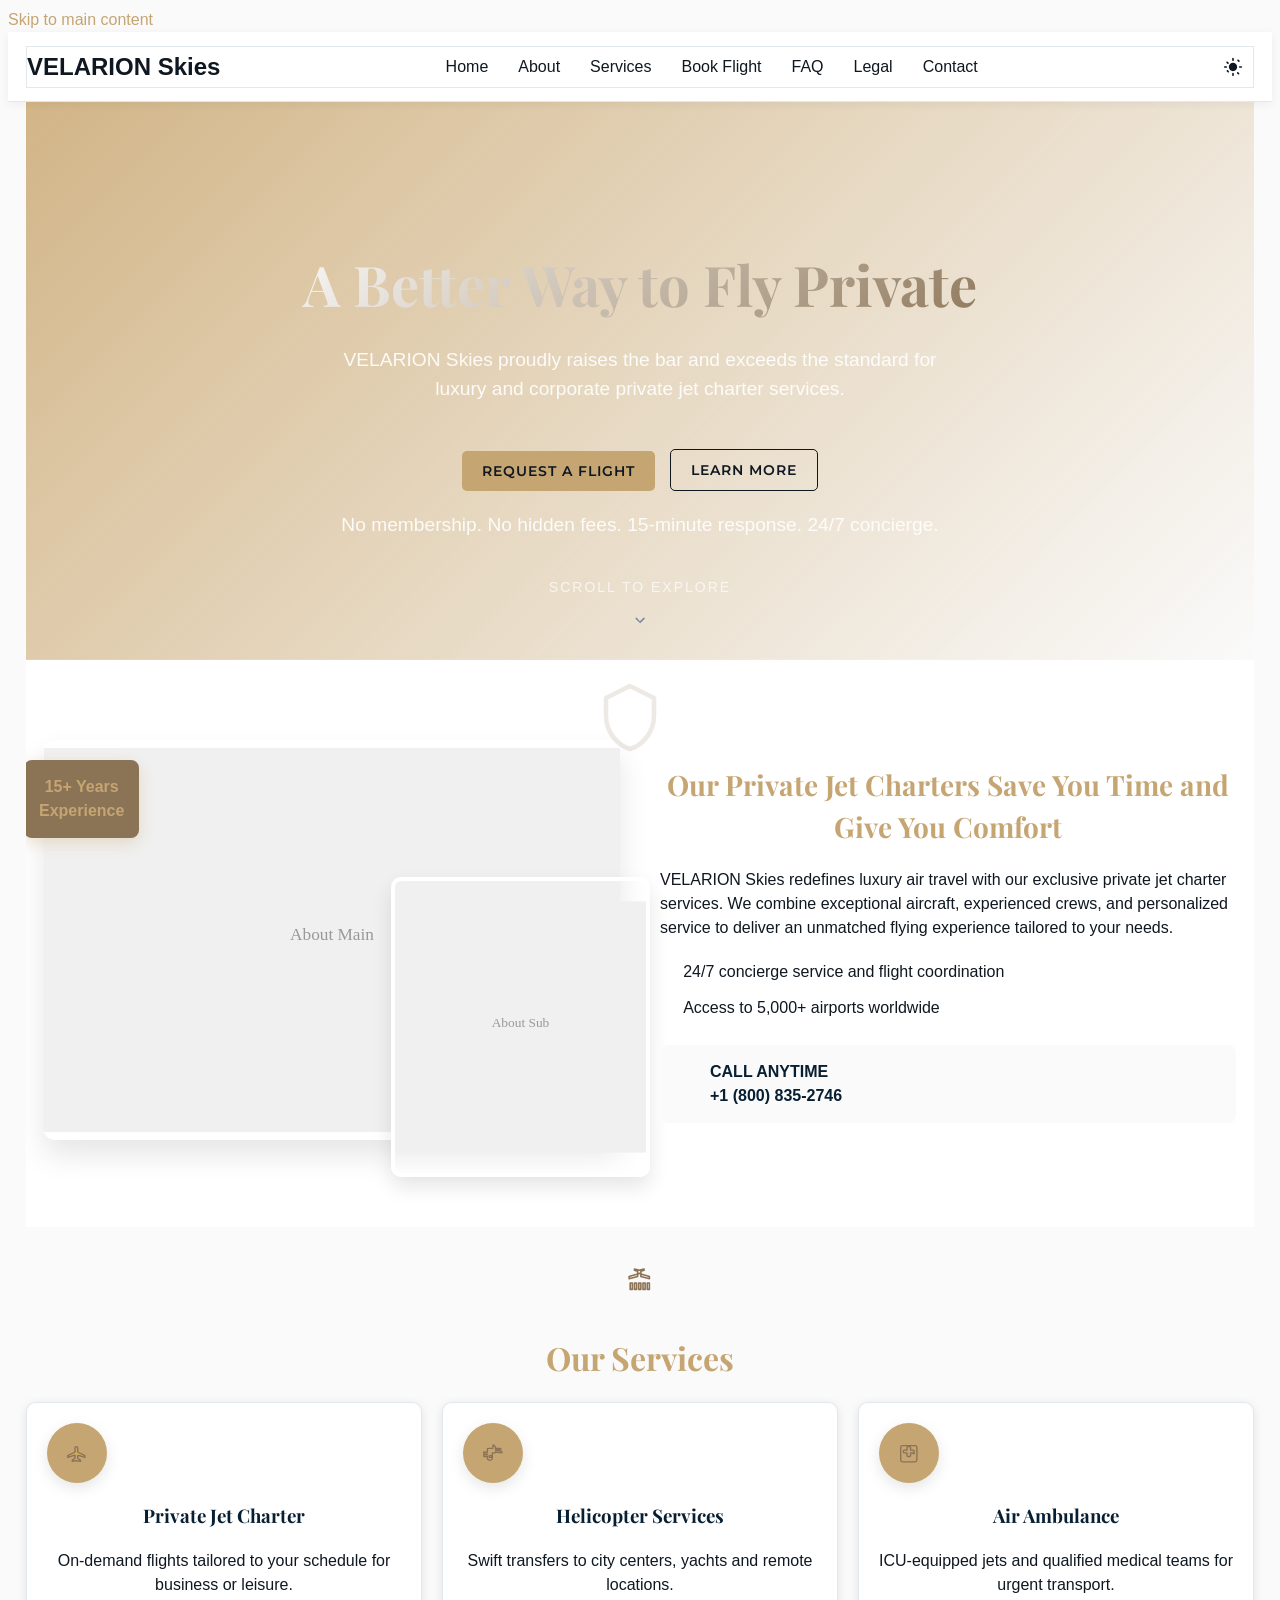
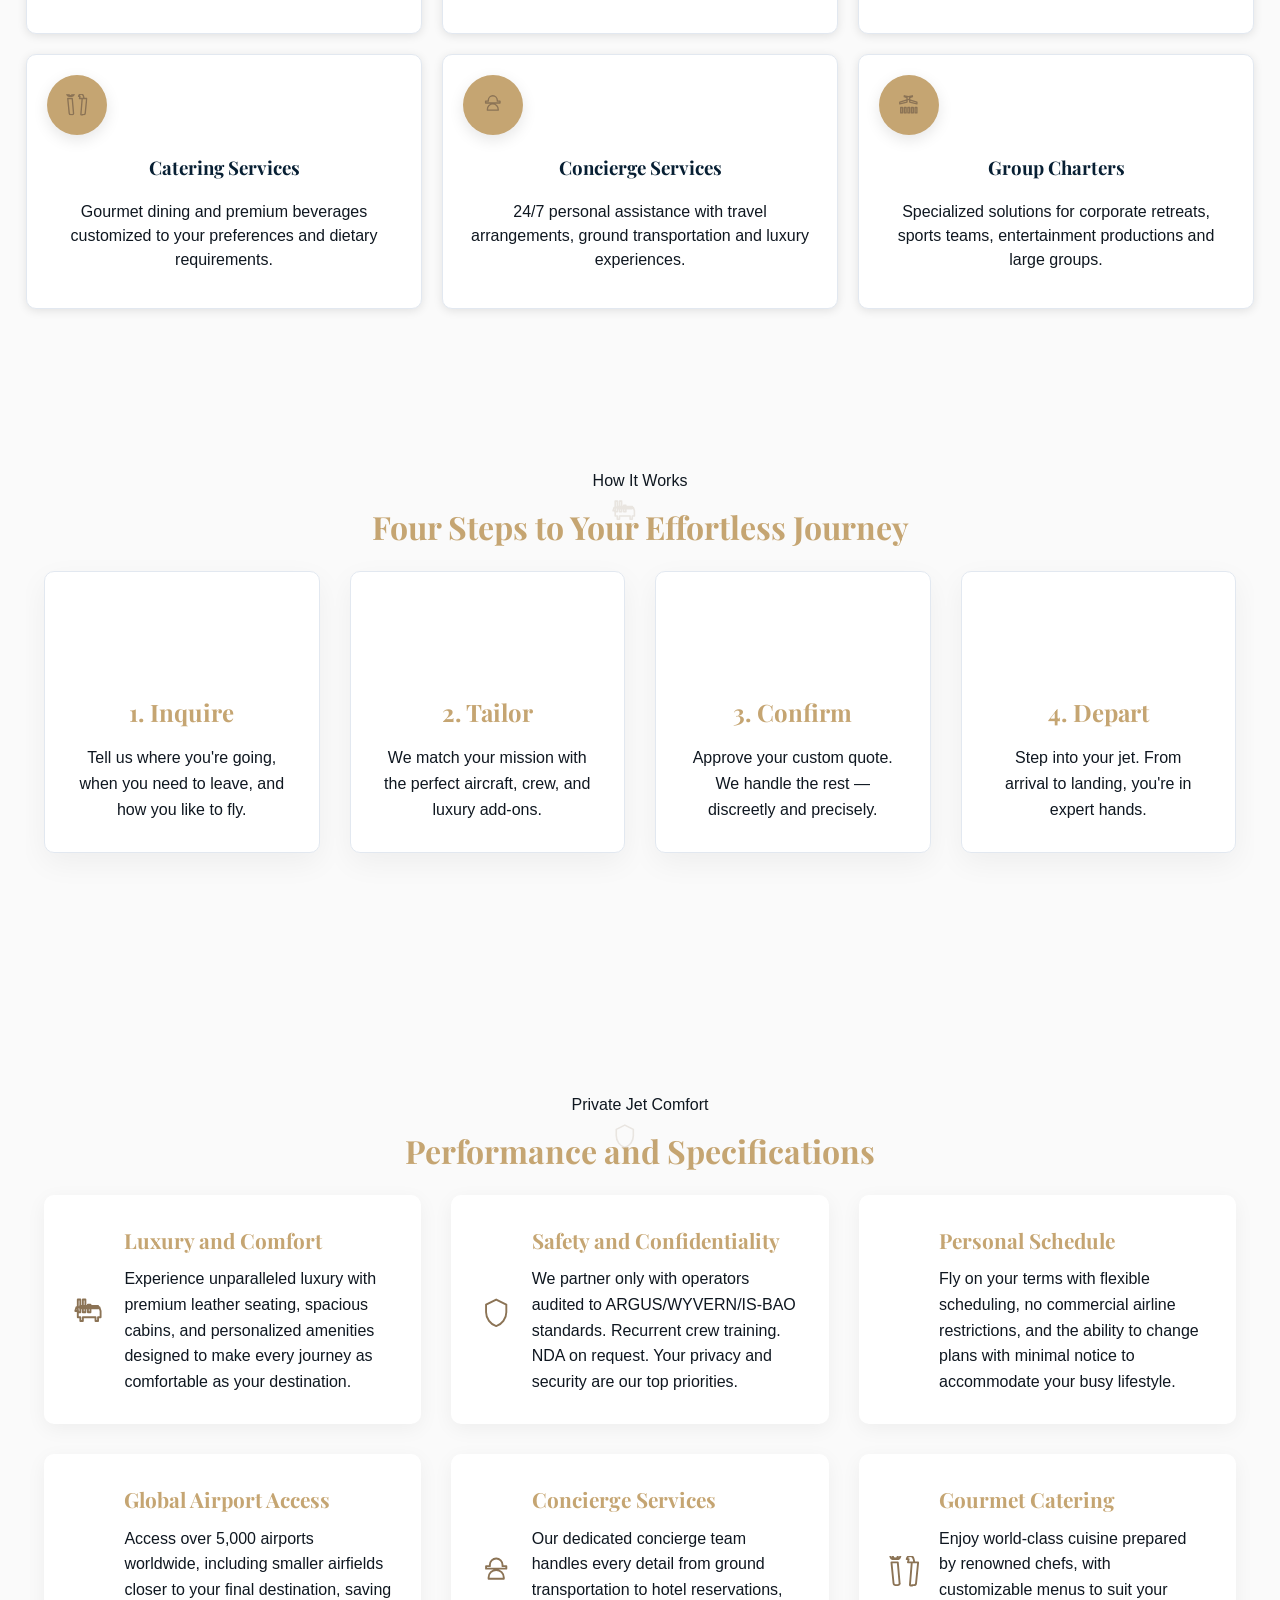
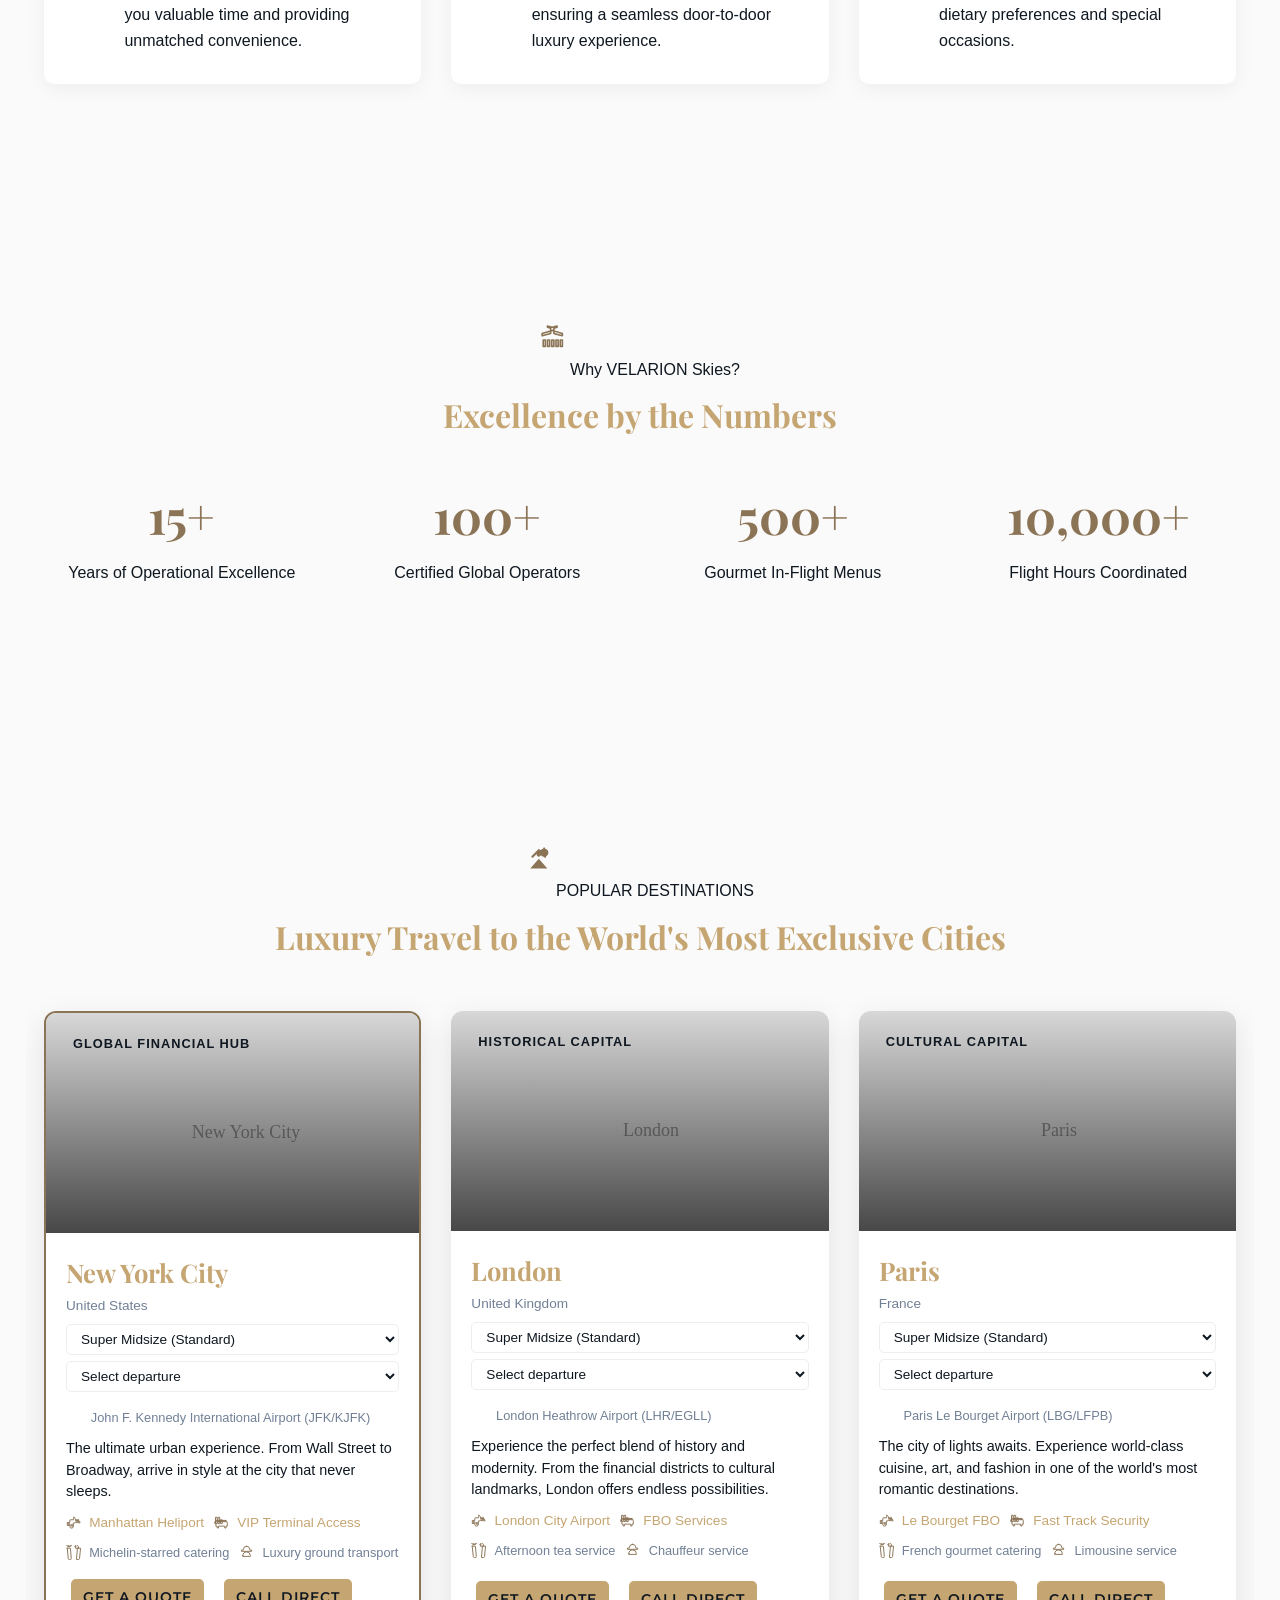
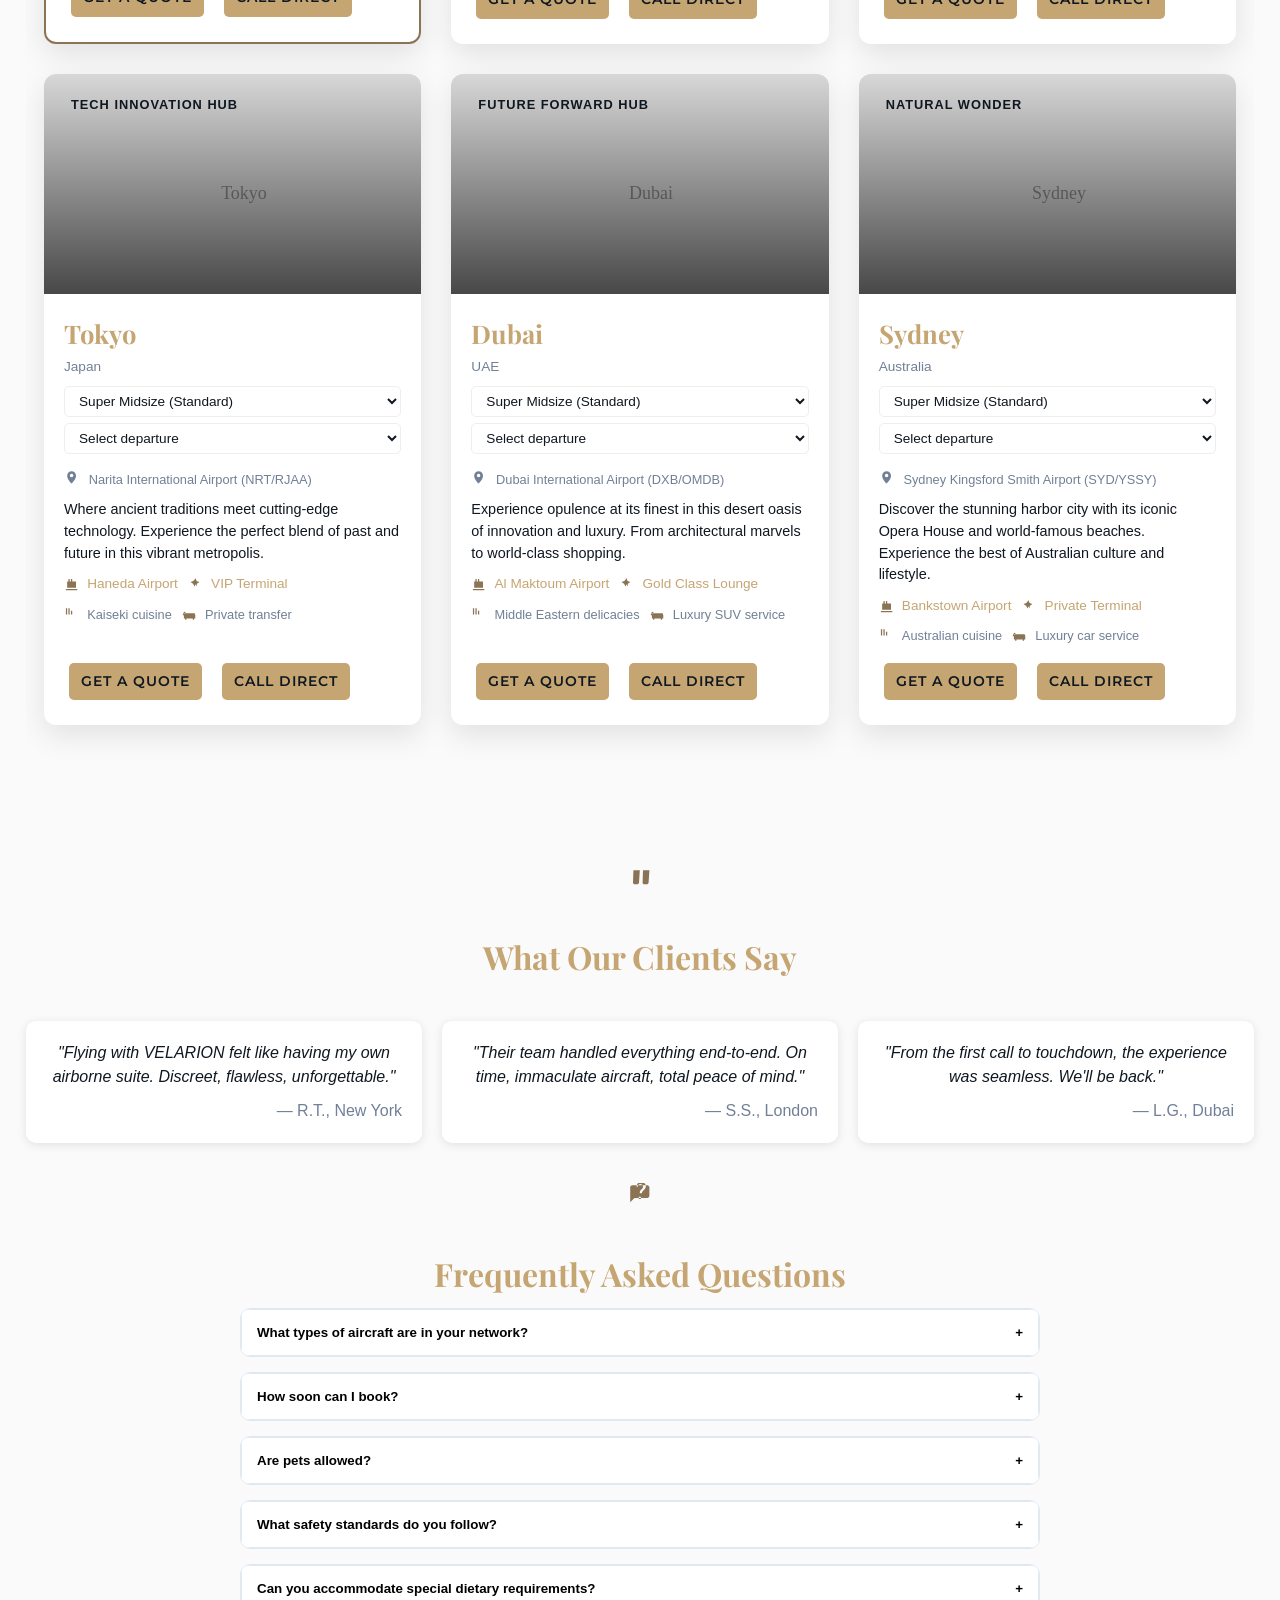
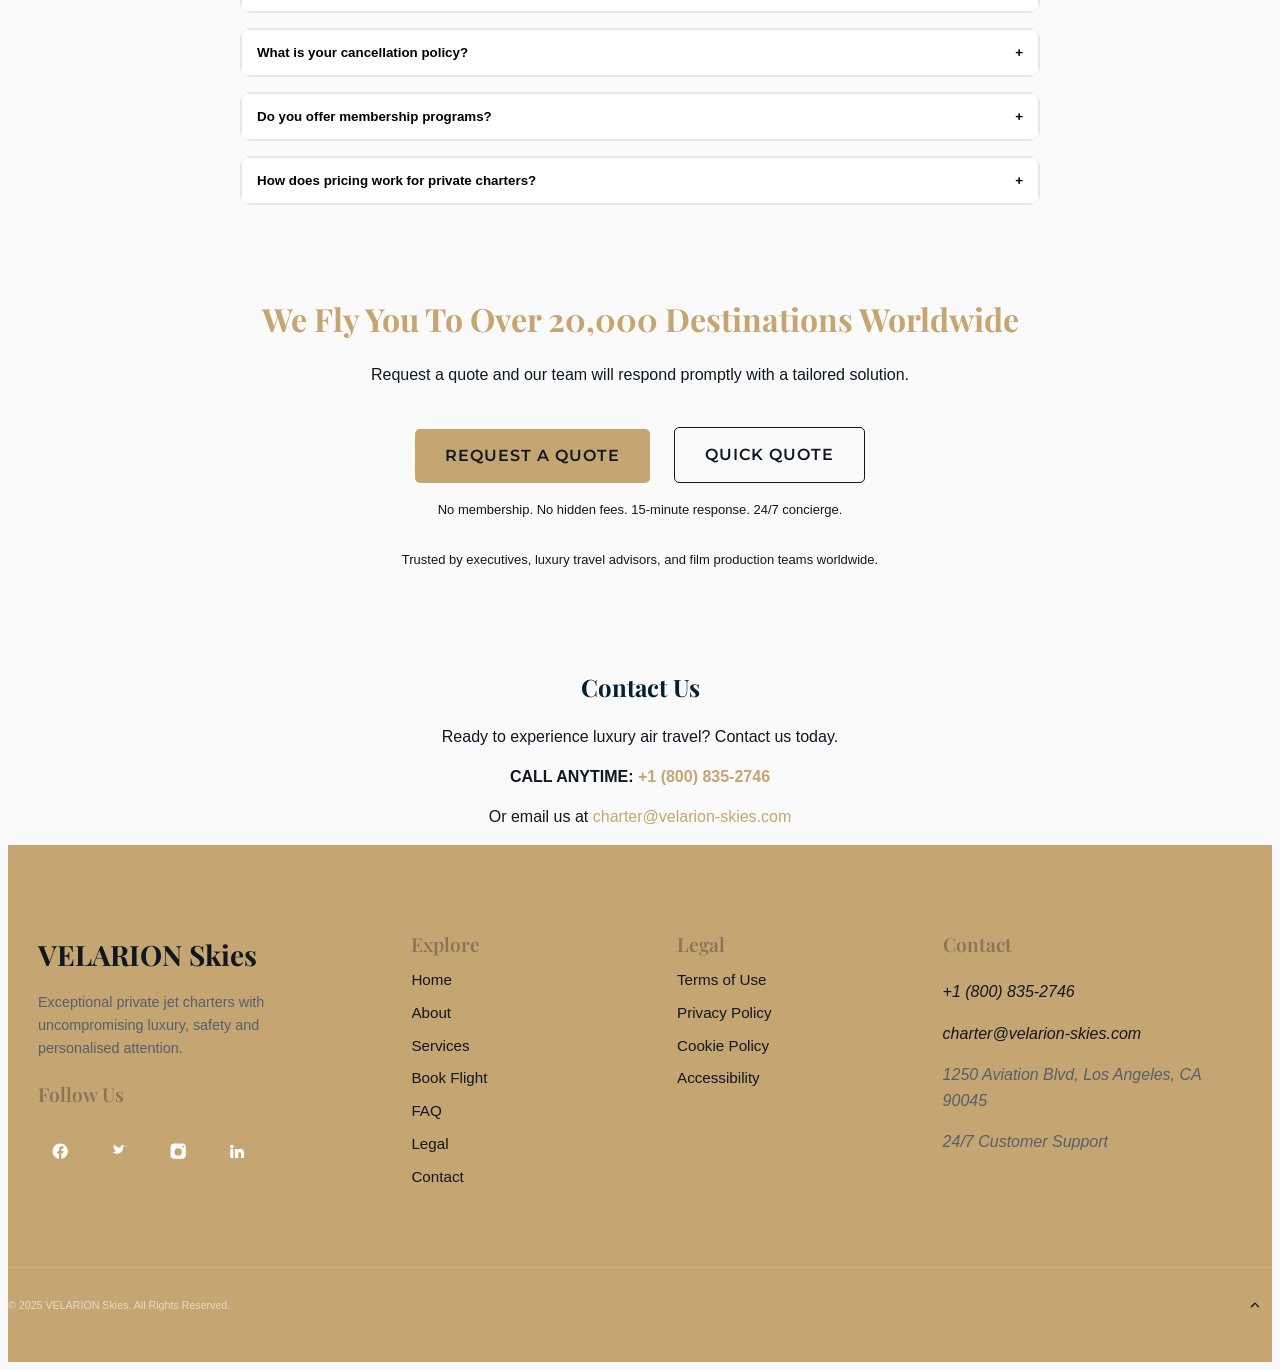
==== commit 78976e54: "Add files via upload" ====
--- a/index.html
+++ b/index.html
@@ -1,307 +1,192 @@
 <!DOCTYPE html>
-<html lang="en">
+<html lang="en" data-theme="light">
 <head>
   <meta charset="utf-8" />
   <meta name="viewport" content="width=device-width,initial-scale=1" />
+  <script>
+  (function(){
+    const key='theme';
+    const saved=localStorage.getItem(key);
+    const prefersDark=window.matchMedia('(prefers-color-scheme: dark)').matches;
+    const theme=saved || (prefersDark ? 'dark' : 'light');
+    document.documentElement.setAttribute('data-theme', theme);
+    document.documentElement.style.colorScheme = theme;
+  })();
+  </script>
   <title>VELARION Skies — Premium Private Jet Charters</title>
   <meta name="description" content="VELARION Skies offers luxury private jet charters, helicopter transfers and medical aviation services worldwide." />
   <link rel="preconnect" href="https://fonts.googleapis.com">
   <link rel="preconnect" href="https://fonts.gstatic.com" crossorigin>
-  <link href="https://fonts.googleapis.com/css2?family=Montserrat:wght@300;400;600;700&family=Playfair+Display:wght@600;700&display=swap" rel="stylesheet">
-  <link rel="stylesheet" href="https://cdnjs.cloudflare.com/ajax/libs/font-awesome/6.4.0/css/all.min.css" />
-  <link rel="canonical" href="https://velarion-skies.com/">
+  <link href="https://fonts.googleapis.com/css2?family=Montserrat:wght@300;400;600;700&family=Playfair+Display:wght@600;700&display=swap" rel="stylesheet" media="print" onload="this.media='all'">
+  <!-- Font Awesome removed after migrating critical icons to inline SVG -->
+  <link rel="canonical" href="/">
   <meta property="og:title" content="VELARION Skies — Premium Private Jet Charters">
   <meta property="og:description" content="Luxury, discretion & safety — bespoke private jet charters worldwide.">
-  <meta property="og:image" content="https://velarion-skies.com/assets/images/og-image.jpg">
-  <meta property="og:url" content="https://velarion-skies.com/">
+  <meta property="og:image" content="/assets/images/og-image.jpg">
+  <meta property="og:url" content="/">
+  <meta property="og:type" content="website">
   <meta name="twitter:card" content="summary_large_image">
-  <script type="application/ld+json">
+  <meta name="twitter:title" content="VELARION Skies — Premium Private Jet Charters">
+  <meta name="twitter:description" content="Luxury, discretion & safety — bespoke private jet charters worldwide.">
+  <meta name="twitter:image" content="/assets/images/og-image.jpg">
+  <!-- [VELARION PATCH START: JSON-LD] -->
+<script type="application/ld+json">
+{
+  "@context":"https://schema.org",
+  "@type":"Organization",
+  "name":"VELARION Skies",
+  "url":"/",
+  "logo":"/assets/images/logo.svg",
+  "description":"Bespoke private jet charters with concierge-level care. No membership. No hidden fees.",
+  "contactPoint":[
     {
-      "@context": "https://schema.org",
-      "@type": "TravelAgency",
-      "name": "VELARION Skies",
-      "url": "https://velarion-skies.com",
-      "logo": "https://velarion-skies.com/assets/images/logo.png",
-      "contactPoint": {
-        "@type": "ContactPoint",
-        "telephone": "+1-800-835-2746",
-        "contactType": "customer service",
-        "areaServed": "Worldwide",
-        "availableLanguage": "English"
-      },
-      "sameAs": [
-        "https://www.facebook.com/velarionskies",
-        "https://twitter.com/velarionskies",
-        "https://www.instagram.com/velarionskies",
-        "https://www.linkedin.com/company/velarionskies"
-      ]
-    }
-  </script>
-  <style>
-    :root {
-      --bg: #f7f7f7;
-      --card: #ffffff;
-      --text: #0f1720;
-      --muted: #55606a;
-      --accent: #071f33;
-      --gold: #c8a46b;
-      --radius: 14px;
-      --container: 1200px;
-      --ease: 220ms;
-    }
-    * {
-      box-sizing: border-box;
-    }
-    html, body {
-      height: 100%;
-      margin: 0;
-      padding: 0;
-      font-family: 'Montserrat', sans-serif;
-    }
-    body {
-      background: var(--bg);
-      color: var(--text);
-      line-height: 1.5;
-    }
-    h1, h2, h3 {
-      font-family: 'Playfair Display', serif;
-      font-weight: 700;
-    }
-    a {
-      color: var(--gold);
-      text-decoration: none;
-    }
-    .container {
-      max-width: var(--container);
-      margin: 0 auto;
-      padding: 0 18px;
-    }
-    header {
-      position: sticky;
-      top: 0;
-      z-index: 60;
-      background: white;
-      border-bottom: 1px solid #eee;
-      padding: 14px 0;
-      box-shadow: 0 3px 10px rgba(0,0,0,0.05);
-      transition: all 0.3s ease;
-      height: 70px;
-    }
-    .nav {
-      display: flex;
-      align-items: center;
-      justify-content: space-between;
-    }
-    .logo {
-      font-size: 24px;
-      font-weight: bold;
-      color: var(--accent);
-    }
-    nav ul {
-      display: flex;
-      gap: 10px;
-      list-style: none;
-      margin: 0;
-      padding: 0;
-    }
-    nav a {
-      padding: 8px 10px;
-      color: var(--text);
-    }
-    nav a:hover {
-      background: #f0f0f0;
-    }
-    .mobile-menu {
-      display: none;
-      cursor: pointer;
-      padding: 10px;
-      border-radius: 5px;
-      transition: all 0.3s ease;
-    }
-    .mobile-menu:hover {
-      background: rgba(7,31,51,0.05);
-    }
-    .mobile-menu i {
-      font-size: 1.5rem;
-      color: var(--accent);
-    }
-    .hero {
-      padding: 120px 0 80px;
-      background: linear-gradient(135deg, var(--accent) 0%, var(--bg) 100%);
-      color: var(--card);
-      text-align: center;
-      position: relative;
-      overflow: hidden;
-    }
-    .hero-content {
-      max-width: 800px;
-      margin: 0 auto;
-      padding: 0 20px;
-      position: relative;
-      z-index: 2;
-    }
-    .hero-content h1 {
-      font-size: 3.5rem;
-      margin-bottom: 20px;
-      background: linear-gradient(135deg, #ffffff 0%, var(--gold) 100%);
-      -webkit-background-clip: text;
-      -webkit-text-fill-color: transparent;
-      background-clip: text;
-      text-shadow: none;
-    }
-    .hero-content p {
-      font-size: 1.2rem;
-      margin-bottom: 40px;
-      max-width: 600px;
-      margin-left: auto;
-      margin-right: auto;
-      color: rgba(255, 255, 255, 0.9);
-    }
-    .hero-scroll-indicator {
-      position: absolute;
-      bottom: 30px;
-      left: 50%;
-      transform: translateX(-50%);
-      text-align: center;
-      animation: bounce 2s infinite;
-    }
-    .hero-scroll-indicator span {
-      display: block;
-      margin-bottom: 10px;
-      font-size: 14px;
-      text-transform: uppercase;
-      letter-spacing: 2px;
-      opacity: 0.7;
-    }
-    .hero-scroll-indicator i {
-      font-size: 24px;
-      color: var(--gold);
-    }
-    h1 {
-      font-size: 36px;
-      color: var(--accent);
-      margin: 20px 0;
-    }
-    .btn {
-      display: inline-block;
-      padding: 10px 20px;
-      background: var(--accent);
-      color: white;
-      border-radius: 5px;
-      text-decoration: none;
-      margin: 5px;
-      transition: all var(--ease);
-    }
-    .btn:hover {
-      background: #051522;
-    }
-    .btn--outline {
-      border: 1px solid var(--accent);
-      background: transparent;
-      color: var(--accent);
-    }
-    .btn--outline:hover {
-      background: rgba(7,31,51,0.1);
-    }
-    @keyframes bounce {
-      0%, 20%, 50%, 80%, 100% {
-        transform: translateX(-50%) translateY(0);
-      }
-      40% {
-        transform: translateX(-50%) translateY(-10px);
-      }
-      60% {
-        transform: translateX(-50%) translateY(-5px);
+      "@type":"ContactPoint",
+      "contactType":"customer service",
+      "email":"contact@velarionskies.com",
+      "areaServed":"Worldwide",
+      "availableLanguage":["en","fr","ar"]
+    },
+    {
+      "@type": "ContactPoint",
+      "telephone": "+1-800-835-2746",
+      "contactType": "customer service",
+      "areaServed": "Worldwide",
+      "availableLanguage": ["en","fr","ar"],
+      "hoursAvailable": {
+        "@type": "OpeningHoursSpecification",
+        "dayOfWeek": ["Monday","Tuesday","Wednesday","Thursday","Friday","Saturday","Sunday"],
+        "opens": "00:00",
+        "closes": "23:59"
       }
     }
-    :focus-visible {
-      outline: 3px solid var(--gold);
-      outline-offset: 2px;
-    }
-    /* Responsive */
-    @media (max-width: 1440px) {}
-    @media (max-width: 1200px) {}
-    @media (max-width: 1024px) {}
-    @media (max-width: 768px) {
-      .mobile-menu { display: block; }
-      .nav-links { display: none; position: fixed; top: 70px; right: 0; width: 250px; background: white; box-shadow: -5px 0 15px rgba(0,0,0,0.1); border-radius: 10px 0 0 10px; z-index: 100; padding: 20px; flex-direction: column; }
-      .nav-links.active { display: flex; }
-      .nav-links li { margin-bottom: 10px; width: 100%; }
-      .nav-links a { display: block; padding: 12px; border-radius: 5px; text-align: left; }
-      .nav-links a:hover { background: rgba(7,31,51,0.05); }
-      .nav { flex-direction: row; justify-content: space-between; align-items: center; }
-      .hero-content h1 { font-size: 2.5rem; }
-      .hero-content p { font-size: 1rem; }
-    }
-    @media (max-width: 480px) {}
-  </style>
+  ],
+  "sameAs":[
+    "https://www.instagram.com/velarionskies",
+    "https://www.linkedin.com/company/velarionskies",
+    "https://x.com/velarionskies",
+    "https://facebook.com/velarionskies"
+  ]
+}
+</script>
+<!-- [VELARION PATCH END: JSON-LD] -->
+  
+  <!-- Critical CSS (small rules needed for initial render) -->
+  <link rel="stylesheet" href="assets/css/critical.css">
+  <!-- Main stylesheet (non-blocking) -->
   <link rel="stylesheet" href="assets/css/style.css" media="print" onload="this.media='all'">
+  <!-- Parallax effects stylesheet -->
+  <link rel="stylesheet" href="assets/css/parallax.css" media="print" onload="this.media='all'">
+  <!-- Enhanced cards stylesheet -->
+  <link rel="stylesheet" href="assets/css/enhanced-cards.css" media="print" onload="this.media='all'">
+  <!-- Theme switcher stylesheet -->
+  <link rel="stylesheet" href="assets/css/theme.css" media="print" onload="this.media='all'">
+  <!-- Web app manifest -->
+  <link rel="manifest" href="assets/manifest.json">
+  <meta name="theme-color" content="#FAFAFA" id="meta-theme-color">
+  
+  <!-- Preload critical resources -->
+  <link rel="preload" as="style" href="assets/css/critical.css">
+  <link rel="preload" as="image" href="assets/images/hero-background.webp">
+  <link rel="preconnect" href="https://fonts.gstatic.com" crossorigin>
 </head>
 <body class="page-home">
+<!-- SVG Sprite -->
+  <div style="display: none;">
+    <svg xmlns="http://www.w3.org/2000/svg">
+      <use href="assets/icons/sprite.svg#icon-aviation-jet"></use>
+    </svg>
+  </div>
+<a class="skip-link" href="#mainContent" aria-label="Skip to main content">Skip to main content</a>
   <!-- Header -->
-  <header>
+  <header role="banner">
     <div class="container">
       <div class="nav">
-        <a class="logo" href="#">VELARION <span class="text-gold">Skies</span></a>
-        <nav>
+        <a class="logo" href="index.html">VELARION <span class="text-gold">Skies</span></a>
+        <nav role="navigation" aria-label="Primary">
           <ul id="mainNav" class="nav-links">
-            <li><a href="#" aria-current="page">Home</a></li>
-            <li><a href="#">About</a></li>
-            <li><a href="#">Services</a></li>
-            <li><a href="#">Book Flight</a></li>
-            <li><a href="#">FAQ</a></li>
-            <li><a href="#">Legal</a></li>
-            <li><a href="#">Contact</a></li>
+            <li><a href="index.html" aria-current="page">Home</a></li>
+            <li><a href="about.html">About</a></li>
+            <li><a href="services.html">Services</a></li>
+            <li><a href="booking.html">Book Flight</a></li>
+            <li><a href="faq.html">FAQ</a></li>
+            <li><a href="legal.html">Legal</a></li>
+            <li><a href="contact.html">Contact</a></li>
           </ul>
         </nav>
-        <button class="mobile-menu" aria-label="Toggle menu" aria-controls="mainNav" aria-expanded="false"><i class="fas fa-bars"></i></button>
+        <button class="mobile-menu" aria-label="Toggle menu" aria-controls="mainNav" aria-expanded="false" aria-haspopup="true">
+          <!-- Mobile menu (bars) SVG -->
+          <svg class="mobile-menu-icon" width="24" height="24" viewBox="0 0 24 24" fill="currentColor" aria-hidden="true">
+            <use href="assets/icons/sprite.svg#icon-ui-menu"></use>
+          </svg>
+        </button>
+        <button id="theme-switcher" class="theme-switcher" aria-label="Switch theme" aria-pressed="false">
+          <svg class="icon-sun" xmlns="http://www.w3.org/2000/svg" viewBox="0 0 24 24" fill="currentColor"><path d="M12 7c-2.76 0-5 2.24-5 5s2.24 5 5 5 5-2.24 5-5-2.24-5-5-5zM2 13h2c.55 0 1-.45 1-1s-.45-1-1-1H2c-.55 0-1 .45-1 1s.45 1 1 1zm18 0h2c.55 0 1-.45 1-1s-.45-1-1-1h-2c-.55 0-1 .45-1 1s.45 1 1 1zM11 2v2c0 .55.45 1 1 1s1-.45 1-1V2c0-.55-.45-1-1-1s-1 .45-1 1zm0 18v2c0 .55.45 1 1 1s1-.45 1-1v-2c0-.55-.45-1-1-1s-1 .45-1 1zM5.64 5.64c-.39-.39-1.02-.39-1.41 0-.39.39-.39 1.02 0 1.41l1.06 1.06c.39.39 1.02.39 1.41 0s.39-1.02 0-1.41L5.64 5.64zm12.73 12.73c-.39-.39-1.02-.39-1.41 0-.39.39-.39 1.02 0 1.41l1.06 1.06c.39.39 1.02.39 1.41 0 .39-.39.39-1.02 0-1.41l-1.06-1.06zM5.64 18.36l-1.06-1.06c-.39-.39-.39-1.02 0-1.41s1.02-.39 1.41 0l1.06 1.06c.39.39.39 1.02 0 1.41s-1.02.39-1.41 0zm12.73-12.73l-1.06-1.06c-.39-.39-.39-1.02 0-1.41s1.02-.39 1.41 0l1.06 1.06c.39.39.39 1.02 0 1.41-.39.39-1.02.39-1.41 0z"/></svg>
+          <svg class="icon-moon" xmlns="http://www.w3.org/2000/svg" viewBox="0 0 24 24" fill="currentColor"><path d="M12 3c-4.97 0-9 4.03-9 9s4.03 9 9 9c.83 0 1.64-.11 2.4-.31-.3-.52-.47-1.12-.47-1.77 0-1.71 1.39-3.1 3.1-3.1.65 0 1.25.17 1.77.47C19.89 18.64 21 17.83 21 16.95c0-4.97-4.03-9-9-9z"/></svg>
+        </button>
       </div>
     </div>
   </header>
 
   <!-- Main content -->
-  <main>
+  <main id="mainContent" role="main">
     <div class="container">
       <!-- Hero section -->
-      <section class="hero">
-        <div class="container">
+      <section class="hero hero-gradient-subtle animate-on-scroll">
           <div class="hero-content">
-            <h1>A Better Way to Fly Private</h1>
-            <p>VELARION Skies proudly raises the bar and exceeds the standard for luxury and corporate private jet charter services.</p>
-            <div>
-              <a href="#" class="btn">Request a Flight</a>
-              <a href="#" class="btn btn--outline">Learn More</a>
-            </div>
-            <p class="subcopy">No membership. No hidden fees. 15-minute response. 24/7 concierge.</p>
-          </div>
-        </div>
+            <h1 class="animate-on-scroll">A Better Way to Fly Private</h1>
+            <p class="animate-on-scroll">VELARION Skies proudly raises the bar and exceeds the standard for luxury and corporate private jet charter services.</p>
+            <div class="animate-on-scroll">
+              <a href="booking.html" class="btn">Request a Flight</a>
+              <a href="about.html" class="btn btn--outline">Learn More</a>
+            </div>
+            <p class="subcopy animate-on-scroll">No membership. No hidden fees. 15-minute response. 24/7 concierge.</p>
+          </div>
         <div class="hero-scroll-indicator">
           <span>Scroll to Explore</span>
-          <i class="fas fa-chevron-down"></i>
+          <!-- Chevron down SVG -->
+          <svg width="24" height="24" viewBox="0 0 24 24" fill="currentColor" aria-hidden="true">
+            <use href="assets/icons/sprite.svg#icon-ui-arrow-up" transform="rotate(180, 12, 12)"></use>
+          </svg>
         </div>
       </section>
 
       <!-- About section -->
-      <section class="about">
-        <div class="section-icon"><i class="fas fa-gem"></i></div>
+      <section class="about animate-on-scroll">
+    <div class="section-icon">
+      <svg width="20" height="20" viewBox="0 0 24 24" fill="currentColor" aria-hidden="true">
+        <use href="assets/icons/sprite.svg#icon-feature-safety"></use>
+      </svg>
+    </div>
         <div class="container">
           <div class="about-content">
             <div class="about-image">
-              <img src="assets/images/placeholders/about-main.svg" alt="Spacious and luxurious interior of a private jet." class="main-img" width="600" height="400" loading="lazy">
-              <img src="assets/images/placeholders/about-sub.svg" alt="Sleek exterior of a private jet parked on the tarmac." class="sub-img" width="300" height="300" loading="lazy">
+              <img src="assets/images/placeholders/about-main.svg" alt="Spacious and luxurious interior of a private jet." class="main-img" width="600" height="400" loading="lazy" decoding="async">
+              <img src="assets/images/placeholders/about-sub.svg" alt="Sleek exterior of a private jet parked on the tarmac." class="sub-img" width="300" height="300" loading="lazy" decoding="async">
               <div class="experience-badge">
                 <strong>15+ Years<br>Experience</strong>
               </div>
             </div>
             <div class="about-text">
-              <h2 class="section-title about-text-title">Our Private Jet Charters Save You Time and Give You Comfort</h2>
-              <p>VELARION Skies redefines luxury air travel with our exclusive private jet charter services. We combine exceptional aircraft, experienced crews, and personalized service to deliver an unmatched flying experience tailored to your needs.</p>
-              <ul class="features-list">
-                <li><i class="fas fa-check-circle"></i> 24/7 concierge service and flight coordination</li>
-                <li><i class="fas fa-check-circle"></i> Access to 5,000+ airports worldwide</li>
+              <h2 class="section-title about-text-title animate-on-scroll">Our Private Jet Charters Save You Time and Give You Comfort</h2>
+              <p class="animate-on-scroll">VELARION Skies redefines luxury air travel with our exclusive private jet charter services. We combine exceptional aircraft, experienced crews, and personalized service to deliver an unmatched flying experience tailored to your needs.</p>
+              <ul class="features-list animate-on-scroll">
+                <li>
+                  <svg width="16" height="16" viewBox="0 0 24 24" fill="currentColor" aria-hidden="true">
+                    <use href="assets/icons/sprite.svg#icon-ui-check"></use>
+                  </svg> 24/7 concierge service and flight coordination
+                </li>
+                <li>
+                  <svg width="16" height="16" viewBox="0 0 24 24" fill="currentColor" aria-hidden="true">
+                    <use href="assets/icons/sprite.svg#icon-ui-check"></use>
+                  </svg> Access to 5,000+ airports worldwide
+                </li>
               </ul>
-              <div class="call-info">
-                <div class="icon"><i class="fas fa-phone-volume"></i></div>
+              <div class="call-info animate-on-scroll">
+                <div class="icon">
+                  <svg width="18" height="18" viewBox="0 0 24 24" fill="currentColor" aria-hidden="true">
+                    <use href="assets/icons/sprite.svg#icon-ui-phone"></use>
+                  </svg>
+                </div>
                 <div>
                   <span>CALL ANYTIME</span><br>
                   <a href="tel:+1-800-835-2746" class="call-info-link">+1 (800) 835-2746</a>
@@ -313,69 +198,117 @@
       </section>
 
       <!-- Services section -->
-      <section class="section-title">
-        <div class="section-icon"><i class="fas fa-cogs"></i></div>
+      <section class="section-title animate-on-scroll">
+    <div class="section-icon">
+      <svg width="20" height="20" viewBox="0 0 24 24" fill="currentColor" aria-hidden="true">
+        <use href="assets/icons/sprite.svg#icon-service-group"></use>
+      </svg>
+    </div>
         <h2>Our Services</h2>
         <div class="cards">
-          <div class="card">
-            <div class="card-icon"><i class="fas fa-plane"></i></div>
+            <div class="card animate-on-scroll">
+            <div class="card-icon">
+              <svg width="18" height="18" viewBox="0 0 24 24" fill="currentColor" aria-hidden="true">
+                <use href="assets/icons/sprite.svg#icon-aviation-jet"></use>
+              </svg>
+            </div>
             <h3>Private Jet Charter</h3>
             <p>On-demand flights tailored to your schedule for business or leisure.</p>
           </div>
-          <div class="card">
-            <div class="card-icon"><i class="fas fa-helicopter"></i></div>
+          <div class="card animate-on-scroll">
+            <div class="card-icon">
+              <svg width="18" height="18" viewBox="0 0 24 24" fill="currentColor" aria-hidden="true">
+                <use href="assets/icons/sprite.svg#icon-aviation-helicopter"></use>
+              </svg>
+            </div>
             <h3>Helicopter Services</h3>
             <p>Swift transfers to city centers, yachts and remote locations.</p>
           </div>
-          <div class="card">
-            <div class="card-icon"><i class="fas fa-heartbeat"></i></div>
+          <div class="card animate-on-scroll">
+            <div class="card-icon">
+              <svg width="18" height="18" viewBox="0 0 24 24" fill="currentColor" aria-hidden="true">
+                <use href="assets/icons/sprite.svg#icon-service-medical"></use>
+              </svg>
+            </div>
             <h3>Air Ambulance</h3>
             <p>ICU-equipped jets and qualified medical teams for urgent transport.</p>
           </div>
-          <div class="card">
-            <div class="card-icon"><i class="fas fa-utensils"></i></div>
+          <div class="card animate-on-scroll">
+            <div class="card-icon">
+              <svg width="18" height="18" viewBox="0 0 24 24" fill="currentColor" aria-hidden="true">
+                <use href="assets/icons/sprite.svg#icon-service-catering"></use>
+              </svg>
+            </div>
             <h3>Catering Services</h3>
             <p>Gourmet dining and premium beverages customized to your preferences and dietary requirements.</p>
           </div>
-          <div class="card">
-            <div class="card-icon"><i class="fas fa-concierge-bell"></i></div>
+          <div class="card animate-on-scroll">
+            <div class="card-icon">
+              <svg width="18" height="18" viewBox="0 0 24 24" fill="currentColor" aria-hidden="true">
+                <use href="assets/icons/sprite.svg#icon-service-concierge"></use>
+              </svg>
+            </div>
             <h3>Concierge Services</h3>
             <p>24/7 personal assistance with travel arrangements, ground transportation and luxury experiences.</p>
           </div>
-          <div class="card">
-            <div class="card-icon"><i class="fas fa-users"></i></div>
+          <div class="card animate-on-scroll">
+            <div class="card-icon">
+              <svg width="18" height="18" viewBox="0 0 24 24" fill="currentColor" aria-hidden="true">
+                <use href="assets/icons/sprite.svg#icon-service-group"></use>
+              </svg>
+            </div>
             <h3>Group Charters</h3>
             <p>Specialized solutions for corporate retreats, sports teams, entertainment productions and large groups.</p>
           </div>
         </div>
       </section>
 
-      <!-- How It Works section -->
-      <section class="how-it-works">
+  <!-- How It Works section -->
+  <section class="how-it-works">
         <div class="container">
           <div class="section-title animate-on-scroll">
-            <div class="section-icon"><i class="fas fa-route"></i></div>
+    <div class="section-icon">
+      <svg width="20" height="20" viewBox="0 0 24 24" fill="currentColor" aria-hidden="true">
+        <use href="assets/icons/sprite.svg#icon-feature-comfort"></use>
+      </svg>
+    </div>
             <span class="sub-title">How It Works</span>
             <h2>Four Steps to Your Effortless Journey</h2>
           </div>
           <div class="how-it-works-grid">
             <div class="how-it-works-card card animate-on-scroll">
-              <div class="icon"><i class="fas fa-question-circle"></i></div>
+              <div class="icon">
+                <svg width="18" height="18" viewBox="0 0 24 24" fill="currentColor" aria-hidden="true">
+                  <use href="assets/icons/sprite.svg#icon-ui-lightbulb"></use>
+                </svg>
+              </div>
               <h3>1. Inquire</h3>
               <p>Tell us where you're going, when you need to leave, and how you like to fly.</p>
             </div>
             <div class="how-it-works-card card animate-on-scroll">
-              <div class="icon"><i class="fas fa-sliders-h"></i></div>
+              <div class="icon">
+                <svg width="18" height="18" viewBox="0 0 24 24" fill="currentColor" aria-hidden="true">
+                  <use href="assets/icons/sprite.svg#icon-ui-calendar"></use>
+                </svg>
+              </div>
               <h3>2. Tailor</h3>
               <p>We match your mission with the perfect aircraft, crew, and luxury add-ons.</p>
             </div>
             <div class="how-it-works-card card animate-on-scroll">
-              <div class="icon"><i class="fas fa-check-circle"></i></div>
+              <div class="icon">
+                <svg width="18" height="18" viewBox="0 0 24 24" fill="currentColor" aria-hidden="true">
+                  <use href="assets/icons/sprite.svg#icon-ui-check"></use>
+                </svg>
+              </div>
               <h3>3. Confirm</h3>
               <p>Approve your custom quote. We handle the rest — discreetly and precisely.</p>
             </div>
             <div class="how-it-works-card card animate-on-scroll">
-              <div class="icon"><i class="fas fa-plane-departure"></i></div>
+              <div class="icon">
+                <svg width="18" height="18" viewBox="0 0 24 24" fill="currentColor" aria-hidden="true">
+                  <use href="assets/icons/sprite.svg#icon-ui-departure"></use>
+                </svg>
+              </div>
               <h3>4. Depart</h3>
               <p>Step into your jet. From arrival to landing, you're in expert hands.</p>
             </div>
@@ -383,52 +316,80 @@
         </div>
       </section>
 
-      <!-- Performance and Specifications section -->
-      <section class="performance-section">
+  <!-- Performance and Specifications section -->
+  <section class="performance-section">
         <div class="container">
           <div class="section-title animate-on-scroll">
-            <div class="section-icon"><i class="fas fa-chart-line"></i></div>
+    <div class="section-icon">
+      <svg width="20" height="20" viewBox="0 0 24 24" fill="currentColor" aria-hidden="true">
+        <use href="assets/icons/sprite.svg#icon-feature-safety"></use>
+      </svg>
+    </div>
             <span class="sub-title">Private Jet Comfort</span>
             <h2>Performance and Specifications</h2>
           </div>
           <div class="performance-grid">
-            <div class="performance-card">
-              <div class="icon"><i class="fas fa-couch"></i></div>
+            <div class="performance-card animate-on-scroll">
+              <div class="icon">
+                <svg width="18" height="18" viewBox="0 0 24 24" fill="currentColor" aria-hidden="true">
+                  <use href="assets/icons/sprite.svg#icon-feature-comfort"></use>
+                </svg>
+              </div>
               <div>
                 <h4>Luxury and Comfort</h4>
                 <p>Experience unparalleled luxury with premium leather seating, spacious cabins, and personalized amenities designed to make every journey as comfortable as your destination.</p>
               </div>
             </div>
-            <div class="performance-card">
-              <div class="icon"><i class="fas fa-shield-alt"></i></div>
+            <div class="performance-card animate-on-scroll">
+              <div class="icon">
+                <svg width="18" height="18" viewBox="0 0 24 24" fill="currentColor" aria-hidden="true">
+                  <use href="assets/icons/sprite.svg#icon-feature-safety"></use>
+                </svg>
+              </div>
               <div>
                 <h4>Safety and Confidentiality</h4>
                 <p>We partner only with operators audited to ARGUS/WYVERN/IS-BAO standards. Recurrent crew training. NDA on request. Your privacy and security are our top priorities.</p>
               </div>
             </div>
-            <div class="performance-card">
-              <div class="icon"><i class="fas fa-calendar-alt"></i></div>
+            <div class="performance-card animate-on-scroll">
+              <div class="icon">
+                <svg width="18" height="18" viewBox="0 0 24 24" fill="currentColor" aria-hidden="true">
+                  <use href="assets/icons/sprite.svg#icon-ui-calendar"></use>
+                </svg>
+              </div>
               <div>
                 <h4>Personal Schedule</h4>
                 <p>Fly on your terms with flexible scheduling, no commercial airline restrictions, and the ability to change plans with minimal notice to accommodate your busy lifestyle.</p>
               </div>
             </div>
-            <div class="performance-card">
-              <div class="icon"><i class="fas fa-map-marked-alt"></i></div>
+            <div class="performance-card animate-on-scroll">
+              <div class="icon">
+                <svg width="16" height="16" viewBox="0 0 24 24" fill="currentColor" aria-hidden="true">
+                  <use href="assets/icons/sprite.svg#icon-ui-location"></use>
+                </svg>
+              </div>
               <div>
                 <h4>Global Airport Access</h4>
                 <p>Access over 5,000 airports worldwide, including smaller airfields closer to your final destination, saving you valuable time and providing unmatched convenience.</p>
               </div>
             </div>
-            <div class="performance-card">
-              <div class="icon"><i class="fas fa-concierge-bell"></i></div>
+            <div class="performance-card animate-on-scroll">
+              <div class="icon">
+                <svg width="18" height="18" viewBox="0 0 24 24" fill="currentColor" aria-hidden="true">
+                  <use href="assets/icons/sprite.svg#icon-service-concierge"></use>
+                </svg>
+              </div>
               <div>
                 <h4>Concierge Services</h4>
                 <p>Our dedicated concierge team handles every detail from ground transportation to hotel reservations, ensuring a seamless door-to-door luxury experience.</p>
               </div>
             </div>
-            <div class="performance-card">
-              <div class="icon"><i class="fas fa-utensils"></i></div>
+            <div class="performance-card animate-on-scroll">
+              <div class="icon">
+                <svg width="18" height="18" viewBox="0 0 24 24" fill="currentColor" aria-hidden="true">
+                  <use href="assets/icons/sprite.svg#icon-service-catering"></use>
+                </svg>
+              </div>
               <div>
                 <h4>Gourmet Catering</h4>
                 <p>Enjoy world-class cuisine prepared by renowned chefs, with customizable menus to suit your dietary preferences and special occasions.</p>
@@ -438,19 +399,23 @@
         </div>
       </section>
 
-      <!-- Excellence by the Numbers section -->
-      <section class="funfacts">
+  <!-- Excellence by the Numbers section -->
+  <section class="funfacts">
         <div class="container">
-          <div class="section-title">
-            <div class="section-icon"><i class="fas fa-chart-bar"></i></div>
+          <div class="section-title animate-on-scroll">
+    <div class="section-icon">
+      <svg width="20" height="20" viewBox="0 0 24 24" fill="currentColor" aria-hidden="true">
+        <use href="assets/icons/sprite.svg#icon-service-group"></use>
+      </svg>
+    </div>
             <span class="sub-title">Why VELARION Skies?</span>
             <h2>Excellence by the Numbers</h2>
           </div>
           <div class="funfacts-grid">
-            <div class="funfact-item"><h3 data-target="15+">15+</h3><p>Years of Operational Excellence</p></div>
-            <div class="funfact-item"><h3 data-target="100+">100+</h3><p>Certified Global Operators</p></div>
-            <div class="funfact-item"><h3 data-target="500+">500+</h3><p>Gourmet In-Flight Menus</p></div>
-            <div class="funfact-item"><h3 data-target="10000+">10,000+</h3><p>Flight Hours Coordinated</p></div>
+            <div class="funfact-item animate-on-scroll"><h3 data-target="15+">15+</h3><p>Years of Operational Excellence</p></div>
+            <div class="funfact-item animate-on-scroll"><h3 data-target="100+">100+</h3><p>Certified Global Operators</p></div>
+            <div class="funfact-item animate-on-scroll"><h3 data-target="500+">500+</h3><p>Gourmet In-Flight Menus</p></div>
+            <div class="funfact-item animate-on-scroll"><h3 data-target="10000+">10,000+</h3><p>Flight Hours Coordinated</p></div>
           </div>
         </div>
       </section>
@@ -458,15 +423,15 @@
       <!-- Popular Destinations section -->
       <section id="popular-destinations" class="destinations">
         <div class="container">
-          <div class="section-title">
-            <div class="section-icon"><i class="fas fa-globe-americas"></i></div>
+            <div class="section-title animate-on-scroll">
+            <div class="section-icon"><svg width="20" height="20" viewBox="0 0 24 24" fill="currentColor" aria-hidden="true"><path d="M17.5 2c-.83 0-1.5.67-1.5 1.5v.04c-1.62.36-3 1.57-3 3.46 0 2.21 1.79 4 4 4s4-1.79 4-4c0-1.89-1.38-3.1-3-3.46V3.5c0-.83-.67-1.5-1.5-1.5zM12 13l-8 9h16l-8-9zm0-2c1.1 0 2-.9 2-2V8.41l3.29 3.29c.39.39 1.02.39 1.41 0 .39-.39.39-1.02 0-1.41L12 3.59 5.3 10.29c-.39.39-.39 1.02 0 1.41.39.39 1.02.39 1.41 0L10 8.41V9c0 1.1.9 2 2 2z"/></svg></div>
             <span class="sub-title">POPULAR DESTINATIONS</span>
             <h2>Luxury Travel to the World's Most Exclusive Cities</h2>
           </div>
           <div class="destinations-grid">
-            <div class="destination-card featured">
+            <div class="destination-card featured animate-on-scroll">
               <div class="destination-image">
-                <img src="assets/images/placeholders/destination-nyc.svg" alt="New York City" width="400" height="250" loading="lazy"/>
+                <img src="assets/images/placeholders/destination-nyc.svg" alt="New York City" width="400" height="250" loading="lazy" decoding="async">
                 <div class="destination-overlay">
                   <div class="destination-badge financial">Global Financial Hub</div>
                 </div>
@@ -477,77 +442,60 @@
                   <div class="destination-meta">
                     <span class="destination-country">United States</span>
                     <div class="flight-calculator">
-                      <select class="aircraft-selector" data-destination="NYC">
-                        <option value="light">Light Jet (+25% time)</option>
-                        <option value="midsize">Midsize Jet (+15% time)</option>
-                        <option value="super" selected>Super Midsize (Standard)</option>
-                        <option value="heavy">Heavy Jet (-15% time)</option>
-                        <option value="ultra">Ultra Long Range (-25% time)</option>
+                      <select class="aircraft-selector" data-destination="NYC" aria-label="Select aircraft type for New York City">
+                        <option value="light" aria-label="Light Jet (+25% time)">Light Jet (+25% time)</option>
+                        <option value="midsize" aria-label="Midsize Jet (+15% time)">Midsize Jet (+15% time)</option>
+                        <option value="super" selected aria-label="Super Midsize (Standard)">Super Midsize (Standard)</option>
+                        <option value="heavy" aria-label="Heavy Jet (-15% time)">Heavy Jet (-15% time)</option>
+                        <option value="ultra" aria-label="Ultra Long Range (-25% time)">Ultra Long Range (-25% time)</option>
                       </select>
-                      <select class="departure-selector" data-destination="NYC" data-base-times='{"VNY":5.5,"MIA":2.7,"DAL":3.1,"MDW":2.2,"LAS":4.3,"LTN":7.5,"GVA":7.8,"MCM":8.1,"DXB":12.2,"SIN":18.9,"CGH":9.2,"SYD":19.8,"HKG":15.2,"BOS":3.3,"ATL":2.1,"SEA":5.5,"FRA":7.2,"ZRH":7.6,"CDG":7.9,"FCO":8.8,"MAD":8.5,"LIS":8.2,"ARN":6.9,"HEL":7.7,"WAW":7.4,"IST":10.1,"TLV":10.8,"DOH":14.2,"BOM":14.1,"KUL":17.8,"MNL":17.1,"AKL":16.5,"JNB":13.1,"CAI":10.5,"MOW":9.8}'>
-                        <option value="VNY-5.5">From Van Nuys</option>
-                        <option value="MIA-2.7" selected>From Miami</option>
-                        <option value="DAL-3.1">From Dallas</option>
-                        <option value="MDW-2.2">From Chicago</option>
-                        <option value="LAS-4.3">From Las Vegas</option>
-                        <option value="LTN-7.5">From London</option>
-                        <option value="GVA-7.8">From Geneva</option>
-                        <option value="MCM-8.1">From Monaco</option>
-                        <option value="DXB-12.2">From Dubai</option>
-                        <option value="SIN-18.9">From Singapore</option>
-                        <option value="CGH-9.2">From São Paulo</option>
-                        <option value="SYD-19.8">From Sydney</option>
-                        <option value="HKG-15.2">From Hong Kong</option>
-                        <option value="BOS-3.3">From Boston</option>
-                        <option value="ATL-2.1">From Atlanta</option>
-                        <option value="SEA-5.5">From Seattle</option>
-                        <option value="FRA-7.2">From Frankfurt</option>
-                        <option value="ZRH-7.6">From Zurich</option>
-                        <option value="CDG-7.9">From Paris</option>
-                        <option value="FCO-8.8">From Rome</option>
-                        <option value="MAD-8.5">From Madrid</option>
-                        <option value="LIS-8.2">From Lisbon</option>
-                        <option value="ARN-6.9">From Stockholm</option>
-                        <option value="HEL-7.7">From Helsinki</option>
-                        <option value="WAW-7.4">From Warsaw</option>
-                        <option value="IST-10.1">From Istanbul</option>
-                        <option value="TLV-10.8">From Tel Aviv</option>
-                        <option value="DOH-14.2">From Doha</option>
-                        <option value="BOM-14.1">From Mumbai</option>
-                        <option value="KUL-17.8">From Kuala Lumpur</option>
-                        <option value="MNL-17.1">From Manila</option>
-                        <option value="AKL-16.5">From Auckland</option>
-                        <option value="JNB-13.1">From Johannesburg</option>
-                        <option value="CAI-10.5">From Cairo</option>
-                        <option value="MOW-9.8">From Moscow</option>
-                      </select>
+                      <select class="departure-selector" data-destination="NYC" aria-label="Select departure airport for New York City"></select>
                       <div class="calc-result muted" aria-live="polite"></div>
                     </div>
-                    <span class="airport-info"><i class="fas fa-map-marker-alt"></i> John F. Kennedy International Airport (JFK/KJFK)</span>
+                    <span class="airport-info">
+                      <svg width="14" height="14" viewBox="0 0 24 24" fill="currentColor" aria-hidden="true">
+                        <use href="assets/icons/sprite.svg#icon-ui-location"></use>
+                      </svg> John F. Kennedy International Airport (JFK/KJFK)
+                    </span>
                   </div>
                 </div>
                 <p class="destination-description">The ultimate urban experience. From Wall Street to Broadway, arrive in style at the city that never sleeps.</p>
                 <div class="destination-features">
-                  <span><i class="fas fa-building"></i> Manhattan Heliport</span>
-                  <span><i class="fas fa-crown"></i> VIP Terminal Access</span>
+                  <span>
+                    <svg width="14" height="14" viewBox="0 0 24 24" fill="currentColor" aria-hidden="true">
+                      <use href="assets/icons/sprite.svg#icon-aviation-helicopter"></use>
+                    </svg> Manhattan Heliport
+                  </span>
+                  <span>
+                    <svg width="14" height="14" viewBox="0 0 24 24" fill="currentColor" aria-hidden="true">
+                      <use href="assets/icons/sprite.svg#icon-feature-comfort"></use>
+                    </svg> VIP Terminal Access
+                  </span>
                 </div>
                 <div class="exclusive-perks">
-                  <span><i class="fas fa-utensils"></i> Michelin-starred catering</span>
-                  <span><i class="fas fa-car"></i> Luxury ground transport</span>
+                  <span>
+                    <svg width="14" height="14" viewBox="0 0 24 24" fill="currentColor" aria-hidden="true">
+                      <use href="assets/icons/sprite.svg#icon-service-catering"></use>
+                    </svg> Michelin-starred catering
+                  </span>
+                  <span>
+                    <svg width="14" height="14" viewBox="0 0 24 24" fill="currentColor" aria-hidden="true">
+                      <use href="assets/icons/sprite.svg#icon-service-concierge"></use>
+                    </svg> Luxury ground transport
+                  </span>
                 </div>
                 <div class="destination-actions">
-                  <a href="#" class="btn destination-btn primary">Book Now</a>
+                  <a href="request-quote.html" class="btn destination-btn primary">Get a Quote</a>
                   <div class="secondary-actions">
-                    <a href="#" class="btn destination-btn secondary">Quick Quote</a>
                     <a href="tel:+1-800-835-2746" class="btn destination-btn call">Call Direct</a>
                   </div>
                 </div>
               </div>
             </div>
 
-            <div class="destination-card">
+            <div class="destination-card animate-on-scroll">
               <div class="destination-image">
-                <img src="assets/images/placeholders/destination-lon.svg" alt="London" width="400" height="250" loading="lazy"/>
+                <img src="assets/images/placeholders/destination-lon.svg" alt="London" width="400" height="250" loading="lazy" decoding="async">
                 <div class="destination-overlay">
                   <div class="destination-badge historical">Historical Capital</div>
                 </div>
@@ -558,77 +506,60 @@
                   <div class="destination-meta">
                     <span class="destination-country">United Kingdom</span>
                     <div class="flight-calculator">
-                      <select class="aircraft-selector" data-destination="LON">
-                        <option value="light">Light Jet (+25% time)</option>
-                        <option value="midsize">Midsize Jet (+15% time)</option>
-                        <option value="super" selected>Super Midsize (Standard)</option>
-                        <option value="heavy">Heavy Jet (-15% time)</option>
-                        <option value="ultra">Ultra Long Range (-25% time)</option>
+                      <select class="aircraft-selector" data-destination="LON" aria-label="Select aircraft type for London">
+                        <option value="light" aria-label="Light Jet (+25% time)">Light Jet (+25% time)</option>
+                        <option value="midsize" aria-label="Midsize Jet (+15% time)">Midsize Jet (+15% time)</option>
+                        <option value="super" selected aria-label="Super Midsize (Standard)">Super Midsize (Standard)</option>
+                        <option value="heavy" aria-label="Heavy Jet (-15% time)">Heavy Jet (-15% time)</option>
+                        <option value="ultra" aria-label="Ultra Long Range (-25% time)">Ultra Long Range (-25% time)</option>
                       </select>
-                      <select class="departure-selector" data-destination="LON" data-base-times='{"TEB":7.2,"VNY":11.2,"MIA":8.2,"DAL":9.2,"MDW":7.9,"LAS":10.5,"GVA":1.2,"MCM":1.9,"DXB":6.9,"SIN":13.5,"CGH":11.8,"SYD":20.8,"HKG":13.2,"BOS":6.5,"ATL":7.2,"SEA":10.2,"FRA":1.0,"ZRH":1.5,"CDG":0.8,"FCO":2.2,"MAD":1.5,"LIS":2.2,"ARN":1.9,"HEL":2.2,"WAW":2.5,"IST":3.2,"TLV":3.9,"DOH":6.5,"BOM":8.2,"KUL":12.9,"MNL":14.2,"AKL":21.5,"JNB":11.5,"CAI":4.9,"MOW":3.2}'>
-                        <option value="TEB-7.2">From Teterboro</option>
-                        <option value="VNY-11.2">From Van Nuys</option>
-                        <option value="MIA-8.2" selected>From Miami</option>
-                        <option value="DAL-9.2">From Dallas</option>
-                        <option value="MDW-7.9">From Chicago</option>
-                        <option value="LAS-10.5">From Las Vegas</option>
-                        <option value="GVA-1.2">From Geneva</option>
-                        <option value="MCM-1.9">From Monaco</option>
-                        <option value="DXB-6.9">From Dubai</option>
-                        <option value="SIN-13.5">From Singapore</option>
-                        <option value="CGH-11.8">From São Paulo</option>
-                        <option value="SYD-20.8">From Sydney</option>
-                        <option value="HKG-13.2">From Hong Kong</option>
-                        <option value="BOS-6.5">From Boston</option>
-                        <option value="ATL-7.2">From Atlanta</option>
-                        <option value="SEA-10.2">From Seattle</option>
-                        <option value="FRA-1.0">From Frankfurt</option>
-                        <option value="ZRH-1.5">From Zurich</option>
-                        <option value="CDG-0.8">From Paris</option>
-                        <option value="FCO-2.2">From Rome</option>
-                        <option value="MAD-1.5">From Madrid</option>
-                        <option value="LIS-2.2">From Lisbon</option>
-                        <option value="ARN-1.9">From Stockholm</option>
-                        <option value="HEL-2.2">From Helsinki</option>
-                        <option value="WAW-2.5">From Warsaw</option>
-                        <option value="IST-3.2">From Istanbul</option>
-                        <option value="TLV-3.9">From Tel Aviv</option>
-                        <option value="DOH-6.5">From Doha</option>
-                        <option value="BOM-8.2">From Mumbai</option>
-                        <option value="KUL-12.9">From Kuala Lumpur</option>
-                        <option value="MNL-14.2">From Manila</option>
-                        <option value="AKL-21.5">From Auckland</option>
-                        <option value="JNB-11.5">From Johannesburg</option>
-                        <option value="CAI-4.9">From Cairo</option>
-                        <option value="MOW-3.2">From Moscow</option>
-                      </select>
+                      <select class="departure-selector" data-destination="LON" aria-label="Select departure airport for London"></select>
                       <div class="calc-result muted" aria-live="polite"></div>
                     </div>
-                    <span class="airport-info"><i class="fas fa-map-marker-alt"></i> London Heathrow Airport (LHR/EGLL)</span>
+                    <span class="airport-info">
+                      <svg width="14" height="14" viewBox="0 0 24 24" fill="currentColor" aria-hidden="true">
+                        <use href="assets/icons/sprite.svg#icon-ui-location"></use>
+                      </svg> London Heathrow Airport (LHR/EGLL)
+                    </span>
                   </div>
                 </div>
                 <p class="destination-description">Experience the perfect blend of history and modernity. From the financial districts to cultural landmarks, London offers endless possibilities.</p>
                 <div class="destination-features">
-                  <span><i class="fas fa-building"></i> London City Airport</span>
-                  <span><i class="fas fa-crown"></i> FBO Services</span>
+                  <span>
+                    <svg width="14" height="14" viewBox="0 0 24 24" fill="currentColor" aria-hidden="true">
+                      <use href="assets/icons/sprite.svg#icon-aviation-helicopter"></use>
+                    </svg> London City Airport
+                  </span>
+                  <span>
+                    <svg width="14" height="14" viewBox="0 0 24 24" fill="currentColor" aria-hidden="true">
+                      <use href="assets/icons/sprite.svg#icon-feature-comfort"></use>
+                    </svg> FBO Services
+                  </span>
                 </div>
                 <div class="exclusive-perks">
-                  <span><i class="fas fa-utensils"></i> Afternoon tea service</span>
-                  <span><i class="fas fa-car"></i> Chauffeur service</span>
+                  <span>
+                    <svg width="14" height="14" viewBox="0 0 24 24" fill="currentColor" aria-hidden="true">
+                      <use href="assets/icons/sprite.svg#icon-service-catering"></use>
+                    </svg> Afternoon tea service
+                  </span>
+                  <span>
+                    <svg width="14" height="14" viewBox="0 0 24 24" fill="currentColor" aria-hidden="true">
+                      <use href="assets/icons/sprite.svg#icon-service-concierge"></use>
+                    </svg> Chauffeur service
+                  </span>
                 </div>
                 <div class="destination-actions">
-                  <a href="#" class="btn destination-btn primary">Book Now</a>
+                  <a href="request-quote.html" class="btn destination-btn primary">Get a Quote</a>
                   <div class="secondary-actions">
-                    <a href="#" class="btn destination-btn secondary">Quick Quote</a>
                     <a href="tel:+1-800-835-2746" class="btn destination-btn call">Call Direct</a>
                   </div>
                 </div>
               </div>
             </div>
 
-            <div class="destination-card">
+            <div class="destination-card animate-on-scroll">
               <div class="destination-image">
-                <img src="assets/images/placeholders/destination-par.svg" alt="Paris" width="400" height="250" loading="lazy"/>
+                <img src="assets/images/placeholders/destination-par.svg" alt="Paris" width="400" height="250" loading="lazy" decoding="async">
                 <div class="destination-overlay">
                   <div class="destination-badge cultural">Cultural Capital</div>
                 </div>
@@ -639,77 +570,60 @@
                   <div class="destination-meta">
                     <span class="destination-country">France</span>
                     <div class="flight-calculator">
-                      <select class="aircraft-selector" data-destination="PAR">
-                        <option value="light">Light Jet (+25% time)</option>
-                        <option value="midsize">Midsize Jet (+15% time)</option>
-                        <option value="super" selected>Super Midsize (Standard)</option>
-                        <option value="heavy">Heavy Jet (-15% time)</option>
-                        <option value="ultra">Ultra Long Range (-25% time)</option>
+                      <select class="aircraft-selector" data-destination="PAR" aria-label="Select aircraft type for Paris">
+                        <option value="light" aria-label="Light Jet (+25% time)">Light Jet (+25% time)</option>
+                        <option value="midsize" aria-label="Midsize Jet (+15% time)">Midsize Jet (+15% time)</option>
+                        <option value="super" selected aria-label="Super Midsize (Standard)">Super Midsize (Standard)</option>
+                        <option value="heavy" aria-label="Heavy Jet (-15% time)">Heavy Jet (-15% time)</option>
+                        <option value="ultra" aria-label="Ultra Long Range (-25% time)">Ultra Long Range (-25% time)</option>
                       </select>
-                      <select class="departure-selector" data-destination="PAR" data-base-times='{"TEB":7.9,"VNY":11.9,"MIA":8.9,"DAL":9.9,"MDW":8.6,"LAS":11.2,"GVA":1.9,"MCM":2.6,"DXB":7.6,"SIN":14.2,"CGH":11.9,"SYD":21.6,"HKG":13.9,"BOS":7.2,"ATL":7.9,"SEA":10.9,"FRA":1.2,"ZRH":1.5,"CDG":0.5,"FCO":1.2,"MAD":1.2,"LIS":1.9,"ARN":2.2,"HEL":2.5,"WAW":2.2,"IST":2.9,"TLV":4.2,"DOH":7.2,"BOM":8.9,"KUL":14.5,"MNL":15.2,"AKL":22.2,"JNB":12.5,"CAI":5.9,"MOW":3.5}'>
-                        <option value="TEB-7.9">From Teterboro</option>
-                        <option value="VNY-11.9">From Van Nuys</option>
-                        <option value="MIA-8.9" selected>From Miami</option>
-                        <option value="DAL-9.9">From Dallas</option>
-                        <option value="MDW-8.6">From Chicago</option>
-                        <option value="LAS-11.2">From Las Vegas</option>
-                        <option value="GVA-1.9">From Geneva</option>
-                        <option value="MCM-2.6">From Monaco</option>
-                        <option value="DXB-7.6">From Dubai</option>
-                        <option value="SIN-14.2">From Singapore</option>
-                        <option value="CGH-11.9">From São Paulo</option>
-                        <option value="SYD-21.6">From Sydney</option>
-                        <option value="HKG-13.9">From Hong Kong</option>
-                        <option value="BOS-7.2">From Boston</option>
-                        <option value="ATL-7.9">From Atlanta</option>
-                        <option value="SEA-10.9">From Seattle</option>
-                        <option value="FRA-1.2">From Frankfurt</option>
-                        <option value="ZRH-1.5">From Zurich</option>
-                        <option value="CDG-0.5">From Paris</option>
-                        <option value="FCO-1.2">From Rome</option>
-                        <option value="MAD-1.2">From Madrid</option>
-                        <option value="LIS-1.9">From Lisbon</option>
-                        <option value="ARN-2.2">From Stockholm</option>
-                        <option value="HEL-2.5">From Helsinki</option>
-                        <option value="WAW-2.2">From Warsaw</option>
-                        <option value="IST-2.9">From Istanbul</option>
-                        <option value="TLV-4.2">From Tel Aviv</option>
-                        <option value="DOH-7.2">From Doha</option>
-                        <option value="BOM-8.9">From Mumbai</option>
-                        <option value="KUL-14.5">From Kuala Lumpur</option>
-                        <option value="MNL-15.2">From Manila</option>
-                        <option value="AKL-22.2">From Auckland</option>
-                        <option value="JNB-12.5">From Johannesburg</option>
-                        <option value="CAI-5.9">From Cairo</option>
-                        <option value="MOW-3.5">From Moscow</option>
-                      </select>
+                      <select class="departure-selector" data-destination="PAR" aria-label="Select departure airport for Paris"></select>
                       <div class="calc-result muted" aria-live="polite"></div>
                     </div>
-                    <span class="airport-info"><i class="fas fa-map-marker-alt"></i> Paris Le Bourget Airport (LBG/LFPB)</span>
+                    <span class="airport-info">
+                      <svg width="14" height="14" viewBox="0 0 24 24" fill="currentColor" aria-hidden="true">
+                        <use href="assets/icons/sprite.svg#icon-ui-location"></use>
+                      </svg> Paris Le Bourget Airport (LBG/LFPB)
+                    </span>
                   </div>
                 </div>
                 <p class="destination-description">The city of lights awaits. Experience world-class cuisine, art, and fashion in one of the world's most romantic destinations.</p>
                 <div class="destination-features">
-                  <span><i class="fas fa-building"></i> Le Bourget FBO</span>
-                  <span><i class="fas fa-crown"></i> Fast Track Security</span>
+                  <span>
+                    <svg width="14" height="14" viewBox="0 0 24 24" fill="currentColor" aria-hidden="true">
+                      <use href="assets/icons/sprite.svg#icon-aviation-helicopter"></use>
+                    </svg> Le Bourget FBO
+                  </span>
+                  <span>
+                    <svg width="14" height="14" viewBox="0 0 24 24" fill="currentColor" aria-hidden="true">
+                      <use href="assets/icons/sprite.svg#icon-feature-comfort"></use>
+                    </svg> Fast Track Security
+                  </span>
                 </div>
                 <div class="exclusive-perks">
-                  <span><i class="fas fa-utensils"></i> French gourmet catering</span>
-                  <span><i class="fas fa-car"></i> Limousine service</span>
+                  <span>
+                    <svg width="14" height="14" viewBox="0 0 24 24" fill="currentColor" aria-hidden="true">
+                      <use href="assets/icons/sprite.svg#icon-service-catering"></use>
+                    </svg> French gourmet catering
+                  </span>
+                  <span>
+                    <svg width="14" height="14" viewBox="0 0 24 24" fill="currentColor" aria-hidden="true">
+                      <use href="assets/icons/sprite.svg#icon-service-concierge"></use>
+                    </svg> Limousine service
+                  </span>
                 </div>
                 <div class="destination-actions">
-                  <a href="#" class="btn destination-btn primary">Book Now</a>
+                  <a href="request-quote.html" class="btn destination-btn primary">Get a Quote</a>
                   <div class="secondary-actions">
-                    <a href="#" class="btn destination-btn secondary">Quick Quote</a>
                     <a href="tel:+1-800-835-2746" class="btn destination-btn call">Call Direct</a>
                   </div>
                 </div>
               </div>
             </div>
 
-            <div class="destination-card">
+            <div class="destination-card animate-on-scroll">
               <div class="destination-image">
-                <img src="assets/images/placeholders/destination-tyo.svg" alt="Tokyo" width="400" height="250" loading="lazy"/>
+                <img src="assets/images/placeholders/destination-tyo.svg" alt="Tokyo" width="400" height="250" loading="lazy" decoding="async">
                 <div class="destination-overlay">
                   <div class="destination-badge technological">Tech Innovation Hub</div>
                 </div>
@@ -720,77 +634,40 @@
                   <div class="destination-meta">
                     <span class="destination-country">Japan</span>
                     <div class="flight-calculator">
-                      <select class="aircraft-selector" data-destination="TYO">
-                        <option value="light">Light Jet (+25% time)</option>
-                        <option value="midsize">Midsize Jet (+15% time)</option>
-                        <option value="super" selected>Super Midsize (Standard)</option>
-                        <option value="heavy">Heavy Jet (-15% time)</option>
-                        <option value="ultra">Ultra Long Range (-25% time)</option>
+                      <select class="aircraft-selector" data-destination="TYO" aria-label="Select aircraft type for Tokyo">
+                        <option value="light" aria-label="Light Jet (+25% time)">Light Jet (+25% time)</option>
+                        <option value="midsize" aria-label="Midsize Jet (+15% time)">Midsize Jet (+15% time)</option>
+                        <option value="super" selected aria-label="Super Midsize (Standard)">Super Midsize (Standard)</option>
+                        <option value="heavy" aria-label="Heavy Jet (-15% time)">Heavy Jet (-15% time)</option>
+                        <option value="ultra" aria-label="Ultra Long Range (-25% time)">Ultra Long Range (-25% time)</option>
                       </select>
-                      <select class="departure-selector" data-destination="TYO" data-base-times='{"TEB":13.9,"VNY":12.2,"MIA":15.5,"DAL":14.2,"MDW":13.5,"LAS":14.9,"GVA":11.5,"MCM":12.2,"DXB":7.5,"SIN":6.2,"CGH":18.9,"SYD":9.5,"HKG":3.9,"BOS":14.5,"ATL":15.2,"SEA":10.9,"FRA":10.5,"ZRH":10.9,"CDG":11.2,"FCO":12.5,"MAD":11.5,"LIS":12.2,"ARN":8.2,"HEL":8.9,"WAW":9.5,"IST":8.2,"TLV":9.9,"DOH":7.2,"BOM":6.9,"KUL":4.9,"MNL":3.5,"AKL":10.2,"JNB":16.5,"CAI":11.9,"MOW":8.5}'>
-                        <option value="TEB-13.9">From Teterboro</option>
-                        <option value="VNY-12.2">From Van Nuys</option>
-                        <option value="MIA-15.5" selected>From Miami</option>
-                        <option value="DAL-14.2">From Dallas</option>
-                        <option value="MDW-13.5">From Chicago</option>
-                        <option value="LAS-14.9">From Las Vegas</option>
-                        <option value="GVA-11.5">From Geneva</option>
-                        <option value="MCM-12.2">From Monaco</option>
-                        <option value="DXB-7.5">From Dubai</option>
-                        <option value="SIN-6.2">From Singapore</option>
-                        <option value="CGH-18.9">From São Paulo</option>
-                        <option value="SYD-9.5">From Sydney</option>
-                        <option value="HKG-3.9">From Hong Kong</option>
-                        <option value="BOS-14.5">From Boston</option>
-                        <option value="ATL-15.2">From Atlanta</option>
-                        <option value="SEA-10.9">From Seattle</option>
-                        <option value="FRA-10.5">From Frankfurt</option>
-                        <option value="ZRH-10.9">From Zurich</option>
-                        <option value="CDG-11.2">From Paris</option>
-                        <option value="FCO-12.5">From Rome</option>
-                        <option value="MAD-11.5">From Madrid</option>
-                        <option value="LIS-12.2">From Lisbon</option>
-                        <option value="ARN-8.2">From Stockholm</option>
-                        <option value="HEL-8.9">From Helsinki</option>
-                        <option value="WAW-9.5">From Warsaw</option>
-                        <option value="IST-8.2">From Istanbul</option>
-                        <option value="TLV-9.9">From Tel Aviv</option>
-                        <option value="DOH-7.2">From Doha</option>
-                        <option value="BOM-6.9">From Mumbai</option>
-                        <option value="KUL-4.9">From Kuala Lumpur</option>
-                        <option value="MNL-3.5">From Manila</option>
-                        <option value="AKL-10.2">From Auckland</option>
-                        <option value="JNB-16.5">From Johannesburg</option>
-                        <option value="CAI-11.9">From Cairo</option>
-                        <option value="MOW-8.5">From Moscow</option>
-                      </select>
+                      <select class="departure-selector" data-destination="TYO" aria-label="Select departure airport for Tokyo"></select>
                       <div class="calc-result muted" aria-live="polite"></div>
                     </div>
-                    <span class="airport-info"><i class="fas fa-map-marker-alt"></i> Narita International Airport (NRT/RJAA)</span>
+                    <span class="airport-info"><svg width="14" height="14" viewBox="0 0 24 24" fill="currentColor" aria-hidden="true"><path d="M12 2C8.1 2 5 5.1 5 9c0 5.2 5.5 11.1 6.3 11.9.3.3.8.3 1.1 0C13.5 20.1 19 14.2 19 9c0-3.9-3.1-7-7-7zm0 9.5A2.5 2.5 0 1112 6a2.5 2.5 0 010 5.5z"/></svg> Narita International Airport (NRT/RJAA)</span>
                   </div>
                 </div>
                 <p class="destination-description">Where ancient traditions meet cutting-edge technology. Experience the perfect blend of past and future in this vibrant metropolis.</p>
                 <div class="destination-features">
-                  <span><i class="fas fa-building"></i> Haneda Airport</span>
-                  <span><i class="fas fa-crown"></i> VIP Terminal</span>
+                  <span><svg width="14" height="14" viewBox="0 0 24 24" fill="currentColor" aria-hidden="true"><path d="M3 21h18v-2H3v2zm2-4h14V7H5v10zM7 3h2v4H7V3zm4 0h2v4h-2V3z"/></svg> Haneda Airport</span>
+                  <span><svg width="14" height="14" viewBox="0 0 24 24" fill="currentColor" aria-hidden="true"><path d="M12 2l1.5 4.5L18 8l-4 2.5L13.5 15 12 11.5 10.5 15 8 10.5 4 8l4.5-1.5L12 2z"/></svg> VIP Terminal</span>
                 </div>
                 <div class="exclusive-perks">
-                  <span><i class="fas fa-utensils"></i> Kaiseki cuisine</span>
-                  <span><i class="fas fa-car"></i> Private transfer</span>
+                  <span><svg width="14" height="14" viewBox="0 0 24 24" fill="currentColor" aria-hidden="true"><path d="M7 2h2v10H7zM3 2h2v10H3zM11 6h2v6h-2z"/></svg> Kaiseki cuisine</span>
+                  <span><svg width="14" height="14" viewBox="0 0 24 24" fill="currentColor" aria-hidden="true"><path d="M3 13v5h2v2h2v-2h10v2h2v-2h2v-5l-1-3h-18l-1 3zM5.5 9a1.5 1.5 0 11-1.5-1.5A1.5 1.5 0 015.5 9z"/></svg> Private transfer</span>
                 </div>
                 <div class="destination-actions">
-                  <a href="#" class="btn destination-btn primary">Book Now</a>
+                  <a href="request-quote.html" class="btn destination-btn primary">Get a Quote</a>
                   <div class="secondary-actions">
-                    <a href="#" class="btn destination-btn secondary">Quick Quote</a>
                     <a href="tel:+1-800-835-2746" class="btn destination-btn call">Call Direct</a>
                   </div>
                 </div>
               </div>
             </div>
 
-            <div class="destination-card">
+            <div class="destination-card animate-on-scroll">
               <div class="destination-image">
-                <img src="assets/images/placeholders/destination-dxb.svg" alt="Dubai" width="400" height="250" loading="lazy"/>
+                <img src="assets/images/placeholders/destination-dxb.svg" alt="Dubai" width="400" height="250" loading="lazy" decoding="async">
                 <div class="destination-overlay">
                   <div class="destination-badge futuristic">Future Forward Hub</div>
                 </div>
@@ -801,77 +678,40 @@
                   <div class="destination-meta">
                     <span class="destination-country">UAE</span>
                     <div class="flight-calculator">
-                      <select class="aircraft-selector" data-destination="DXB">
-                        <option value="light">Light Jet (+25% time)</option>
-                        <option value="midsize">Midsize Jet (+15% time)</option>
-                        <option value="super" selected>Super Midsize (Standard)</option>
-                        <option value="heavy">Heavy Jet (-15% time)</option>
-                        <option value="ultra">Ultra Long Range (-25% time)</option>
+                      <select class="aircraft-selector" data-destination="DXB" aria-label="Select aircraft type for Dubai">
+                        <option value="light" aria-label="Light Jet (+25% time)">Light Jet (+25% time)</option>
+                        <option value="midsize" aria-label="Midsize Jet (+15% time)">Midsize Jet (+15% time)</option>
+                        <option value="super" selected aria-label="Super Midsize (Standard)">Super Midsize (Standard)</option>
+                        <option value="heavy" aria-label="Heavy Jet (-15% time)">Heavy Jet (-15% time)</option>
+                        <option value="ultra" aria-label="Ultra Long Range (-25% time)">Ultra Long Range (-25% time)</option>
                       </select>
-                      <select class="departure-selector" data-destination="DXB" data-base-times='{"TEB":12.2,"VNY":16.2,"MIA":14.5,"DAL":15.2,"MDW":13.9,"LAS":15.5,"GVA":6.5,"MCM":7.2,"SIN":5.9,"CGH":11.5,"SYD":13.9,"HKG":7.5,"TYO":7.2,"BOS":13.2,"ATL":13.9,"SEA":15.5,"FRA":6.2,"ZRH":6.9,"CDG":6.5,"FCO":5.2,"MAD":7.5,"LIS":8.2,"ARN":5.9,"HEL":6.5,"WAW":5.5,"IST":2.5,"TLV":3.2,"DOH":1.0,"BOM":3.2,"KUL":6.9,"MNL":8.2,"AKL":14.5,"JNB":7.9,"CAI":3.5,"MOW":4.9}'>
-                        <option value="TEB-12.2">From Teterboro</option>
-                        <option value="VNY-16.2">From Van Nuys</option>
-                        <option value="MIA-14.5" selected>From Miami</option>
-                        <option value="DAL-15.2">From Dallas</option>
-                        <option value="MDW-13.9">From Chicago</option>
-                        <option value="LAS-15.5">From Las Vegas</option>
-                        <option value="GVA-6.5">From Geneva</option>
-                        <option value="MCM-7.2">From Monaco</option>
-                        <option value="SIN-5.9">From Singapore</option>
-                        <option value="CGH-11.5">From São Paulo</option>
-                        <option value="SYD-13.9">From Sydney</option>
-                        <option value="HKG-7.5">From Hong Kong</option>
-                        <option value="TYO-7.2">From Tokyo</option>
-                        <option value="BOS-13.2">From Boston</option>
-                        <option value="ATL-13.9">From Atlanta</option>
-                        <option value="SEA-15.5">From Seattle</option>
-                        <option value="FRA-6.2">From Frankfurt</option>
-                        <option value="ZRH-6.9">From Zurich</option>
-                        <option value="CDG-6.5">From Paris</option>
-                        <option value="FCO-5.2">From Rome</option>
-                        <option value="MAD-7.5">From Madrid</option>
-                        <option value="LIS-8.2">From Lisbon</option>
-                        <option value="ARN-5.9">From Stockholm</option>
-                        <option value="HEL-6.5">From Helsinki</option>
-                        <option value="WAW-5.5">From Warsaw</option>
-                        <option value="IST-2.5">From Istanbul</option>
-                        <option value="TLV-3.2">From Tel Aviv</option>
-                        <option value="DOH-1.0">From Doha</option>
-                        <option value="BOM-3.2">From Mumbai</option>
-                        <option value="KUL-6.9">From Kuala Lumpur</option>
-                        <option value="MNL-8.2">From Manila</option>
-                        <option value="AKL-14.5">From Auckland</option>
-                        <option value="JNB-7.9">From Johannesburg</option>
-                        <option value="CAI-3.5">From Cairo</option>
-                        <option value="MOW-4.9">From Moscow</option>
-                      </select>
+                      <select class="departure-selector" data-destination="DXB" aria-label="Select departure airport for Dubai"></select>
                       <div class="calc-result muted" aria-live="polite"></div>
                     </div>
-                    <span class="airport-info"><i class="fas fa-map-marker-alt"></i> Dubai International Airport (DXB/OMDB)</span>
+                    <span class="airport-info"><svg width="14" height="14" viewBox="0 0 24 24" fill="currentColor" aria-hidden="true"><path d="M12 2C8.1 2 5 5.1 5 9c0 5.2 5.5 11.1 6.3 11.9.3.3.8.3 1.1 0C13.5 20.1 19 14.2 19 9c0-3.9-3.1-7-7-7zm0 9.5A2.5 2.5 0 1112 6a2.5 2.5 0 010 5.5z"/></svg> Dubai International Airport (DXB/OMDB)</span>
                   </div>
                 </div>
                 <p class="destination-description">Experience opulence at its finest in this desert oasis of innovation and luxury. From architectural marvels to world-class shopping.</p>
                 <div class="destination-features">
-                  <span><i class="fas fa-building"></i> Al Maktoum Airport</span>
-                  <span><i class="fas fa-crown"></i> Gold Class Lounge</span>
+                  <span><svg width="14" height="14" viewBox="0 0 24 24" fill="currentColor" aria-hidden="true"><path d="M3 21h18v-2H3v2zm2-4h14V7H5v10zM7 3h2v4H7V3zm4 0h2v4h-2V3z"/></svg> Al Maktoum Airport</span>
+                  <span><svg width="14" height="14" viewBox="0 0 24 24" fill="currentColor" aria-hidden="true"><path d="M12 2l1.5 4.5L18 8l-4 2.5L13.5 15 12 11.5 10.5 15 8 10.5 4 8l4.5-1.5L12 2z"/></svg> Gold Class Lounge</span>
                 </div>
                 <div class="exclusive-perks">
-                  <span><i class="fas fa-utensils"></i> Middle Eastern delicacies</span>
-                  <span><i class="fas fa-car"></i> Luxury SUV service</span>
+                  <span><svg width="14" height="14" viewBox="0 0 24 24" fill="currentColor" aria-hidden="true"><path d="M7 2h2v10H7zM3 2h2v10H3zM11 6h2v6h-2z"/></svg> Middle Eastern delicacies</span>
+                  <span><svg width="14" height="14" viewBox="0 0 24 24" fill="currentColor" aria-hidden="true"><path d="M3 13v5h2v2h2v-2h10v2h2v-2h2v-5l-1-3h-18l-1 3zM5.5 9a1.5 1.5 0 11-1.5-1.5A1.5 1.5 0 015.5 9z"/></svg> Luxury SUV service</span>
                 </div>
                 <div class="destination-actions">
-                  <a href="#" class="btn destination-btn primary">Book Now</a>
+                  <a href="request-quote.html" class="btn destination-btn primary">Get a Quote</a>
                   <div class="secondary-actions">
-                    <a href="#" class="btn destination-btn secondary">Quick Quote</a>
                     <a href="tel:+1-800-835-2746" class="btn destination-btn call">Call Direct</a>
                   </div>
                 </div>
               </div>
             </div>
 
-            <div class="destination-card">
+            <div class="destination-card animate-on-scroll">
               <div class="destination-image">
-                <img src="assets/images/placeholders/destination-syd.svg" alt="Sydney" width="400" height="250" loading="lazy"/>
+                <img src="assets/images/placeholders/destination-syd.svg" alt="Sydney" width="400" height="250" loading="lazy" decoding="async">
                 <div class="destination-overlay">
                   <div class="destination-badge natural">Natural Wonder</div>
                 </div>
@@ -882,68 +722,31 @@
                   <div class="destination-meta">
                     <span class="destination-country">Australia</span>
                     <div class="flight-calculator">
-                      <select class="aircraft-selector" data-destination="SYD">
-                        <option value="light">Light Jet (+25% time)</option>
-                        <option value="midsize">Midsize Jet (+15% time)</option>
-                        <option value="super" selected>Super Midsize (Standard)</option>
-                        <option value="heavy">Heavy Jet (-15% time)</option>
-                        <option value="ultra">Ultra Long Range (-25% time)</option>
+                      <select class="aircraft-selector" data-destination="SYD" aria-label="Select aircraft type for Sydney">
+                        <option value="light" aria-label="Light Jet (+25% time)">Light Jet (+25% time)</option>
+                        <option value="midsize" aria-label="Midsize Jet (+15% time)">Midsize Jet (+15% time)</option>
+                        <option value="super" selected aria-label="Super Midsize (Standard)">Super Midsize (Standard)</option>
+                        <option value="heavy" aria-label="Heavy Jet (-15% time)">Heavy Jet (-15% time)</option>
+                        <option value="ultra" aria-label="Ultra Long Range (-25% time)">Ultra Long Range (-25% time)</option>
                       </select>
-                      <select class="departure-selector" data-destination="SYD" data-base-times='{"TEB":20.3,"VNY":18.5,"MIA":21.8,"DAL":20.5,"MDW":19.8,"LAS":20.2,"GVA":21.2,"MCM":21.5,"DXB":14.2,"SIN":10.8,"CGH":15.2,"HKG":9.8,"TYO":10.5,"BOS":20.8,"ATL":21.5,"SEA":15.8,"FRA":21.5,"ZRH":21.8,"CDG":22.0,"FCO":22.5,"MAD":22.2,"LIS":22.8,"ARN":19.5,"HEL":20.2,"WAW":20.8,"IST":18.5,"TLV":19.2,"DOH":16.8,"BOM":10.5,"KUL":8.2,"MNL":7.8,"AKL":3.5,"JNB":14.8,"CAI":17.5,"MOW":18.2}'>
-                        <option value="TEB-20.3">From Teterboro</option>
-                        <option value="VNY-18.5">From Van Nuys</option>
-                        <option value="MIA-21.8" selected>From Miami</option>
-                        <option value="DAL-20.5">From Dallas</option>
-                        <option value="MDW-19.8">From Chicago</option>
-                        <option value="LAS-20.2">From Las Vegas</option>
-                        <option value="GVA-21.2">From Geneva</option>
-                        <option value="MCM-21.5">From Monaco</option>
-                        <option value="DXB-14.2">From Dubai</option>
-                        <option value="SIN-10.8">From Singapore</option>
-                        <option value="CGH-15.2">From São Paulo</option>
-                        <option value="HKG-9.8">From Hong Kong</option>
-                        <option value="TYO-10.5">From Tokyo</option>
-                        <option value="BOS-20.8">From Boston</option>
-                        <option value="ATL-21.5">From Atlanta</option>
-                        <option value="SEA-15.8">From Seattle</option>
-                        <option value="FRA-21.5">From Frankfurt</option>
-                        <option value="ZRH-21.8">From Zurich</option>
-                        <option value="CDG-22.0">From Paris</option>
-                        <option value="FCO-22.5">From Rome</option>
-                        <option value="MAD-22.2">From Madrid</option>
-                        <option value="LIS-22.8">From Lisbon</option>
-                        <option value="ARN-19.5">From Stockholm</option>
-                        <option value="HEL-20.2">From Helsinki</option>
-                        <option value="WAW-20.8">From Warsaw</option>
-                        <option value="IST-18.5">From Istanbul</option>
-                        <option value="TLV-19.2">From Tel Aviv</option>
-                        <option value="DOH-16.8">From Doha</option>
-                        <option value="BOM-10.5">From Mumbai</option>
-                        <option value="KUL-8.2">From Kuala Lumpur</option>
-                        <option value="MNL-7.8">From Manila</option>
-                        <option value="AKL-3.5">From Auckland</option>
-                        <option value="JNB-14.8">From Johannesburg</option>
-                        <option value="CAI-17.5">From Cairo</option>
-                        <option value="MOW-18.2">From Moscow</option>
-                      </select>
+                      <select class="departure-selector" data-destination="SYD" aria-label="Select departure airport for Sydney"></select>
                       <div class="calc-result muted" aria-live="polite"></div>
                     </div>
-                    <span class="airport-info"><i class="fas fa-map-marker-alt"></i> Sydney Kingsford Smith Airport (SYD/YSSY)</span>
+                    <span class="airport-info"><svg width="14" height="14" viewBox="0 0 24 24" fill="currentColor" aria-hidden="true"><path d="M12 2C8.1 2 5 5.1 5 9c0 5.2 5.5 11.1 6.3 11.9.3.3.8.3 1.1 0C13.5 20.1 19 14.2 19 9c0-3.9-3.1-7-7-7zm0 9.5A2.5 2.5 0 1112 6a2.5 2.5 0 010 5.5z"/></svg> Sydney Kingsford Smith Airport (SYD/YSSY)</span>
                   </div>
                 </div>
                 <p class="destination-description">Discover the stunning harbor city with its iconic Opera House and world-famous beaches. Experience the best of Australian culture and lifestyle.</p>
                 <div class="destination-features">
-                  <span><i class="fas fa-building"></i> Bankstown Airport</span>
-                  <span><i class="fas fa-crown"></i> Private Terminal</span>
+                  <span><svg width="14" height="14" viewBox="0 0 24 24" fill="currentColor" aria-hidden="true"><path d="M3 21h18v-2H3v2zm2-4h14V7H5v10zM7 3h2v4H7V3zm4 0h2v4h-2V3z"/></svg> Bankstown Airport</span>
+                  <span><svg width="14" height="14" viewBox="0 0 24 24" fill="currentColor" aria-hidden="true"><path d="M12 2l1.5 4.5L18 8l-4 2.5L13.5 15 12 11.5 10.5 15 8 10.5 4 8l4.5-1.5L12 2z"/></svg> Private Terminal</span>
                 </div>
                 <div class="exclusive-perks">
-                  <span><i class="fas fa-utensils"></i> Australian cuisine</span>
-                  <span><i class="fas fa-car"></i> Luxury car service</span>
+                  <span><svg width="14" height="14" viewBox="0 0 24 24" fill="currentColor" aria-hidden="true"><path d="M7 2h2v10H7zM3 2h2v10H3zM11 6h2v6h-2z"/></svg> Australian cuisine</span>
+                  <span><svg width="14" height="14" viewBox="0 0 24 24" fill="currentColor" aria-hidden="true"><path d="M3 13v5h2v2h2v-2h10v2h2v-2h2v-5l-1-3h-18l-1 3zM5.5 9a1.5 1.5 0 11-1.5-1.5A1.5 1.5 0 015.5 9z"/></svg> Luxury car service</span>
                 </div>
                 <div class="destination-actions">
-                  <a href="#" class="btn destination-btn primary">Book Now</a>
+                  <a href="request-quote.html" class="btn destination-btn primary">Get a Quote</a>
                   <div class="secondary-actions">
-                    <a href="#" class="btn destination-btn secondary">Quick Quote</a>
                     <a href="tel:+1-800-835-2746" class="btn destination-btn call">Call Direct</a>
                   </div>
                 </div>
@@ -954,19 +757,22 @@
       </section>
 
       <!-- Testimonials section -->
-      <section class="section-title">
-        <div class="section-icon"><i class="fas fa-comments"></i></div>
+      <section class="section-title animate-on-scroll">
+  <div class="section-icon"><svg width="20" height="20" viewBox="0 0 24 24" fill="currentColor" aria-hidden="true"><path d="M18.62 18c.84 0 1.53-.65 1.63-1.47L21 5H15l-.38 11.53c-.1.82.69 1.47 1.5 1.47h2.5zM9.62 18c.84 0 1.53-.65 1.63-1.47L12 5H6l-.38 11.53c-.1.82.69 1.47 1.5 1.47h2.5z"/></svg></div>
         <h2>What Our Clients Say</h2>
+        <meta itemprop="name" content="VELARION Skies — Premium Private Jet Charters">
+        <meta itemprop="description" content="Luxury, discretion & safety — bespoke private jet charters worldwide.">
+        <meta itemprop="image" content="/assets/images/og-image.jpg">
         <div class="testimonials">
-          <div class="testimonial">
+          <div class="testimonial animate-on-scroll">
             <p>"Flying with VELARION felt like having my own airborne suite. Discreet, flawless, unforgettable."</p>
             <cite>— R.T., New York</cite>
           </div>
-          <div class="testimonial">
+          <div class="testimonial animate-on-scroll">
             <p>"Their team handled everything end-to-end. On time, immaculate aircraft, total peace of mind."</p>
-            <cite>— S.M., London</cite>
-          </div>
-          <div class="testimonial">
+            <cite>— S.S., London</cite>
+          </div>
+          <div class="testimonial animate-on-scroll">
             <p>"From the first call to touchdown, the experience was seamless. We'll be back."</p>
             <cite>— L.G., Dubai</cite>
           </div>
@@ -974,8 +780,8 @@
       </section>
 
       <!-- FAQ section -->
-      <section class="section-title">
-        <div class="section-icon"><i class="fas fa-question-circle"></i></div>
+      <section class="section-title animate-on-scroll">
+  <div class="section-icon"><svg width="20" height="20" viewBox="0 0 24 24" fill="currentColor" aria-hidden="true"><path d="M19 2H5c-1.1 0-2 .9-2 2v14l4-4h12c1.1 0 2-.9 2-2V4c0-1.1-.9-2-2-2zm-6 13h-2v-2h2v2zm2.07-7.75c-.9.92-1.07 1.25-1.07 2.25h-2v-.5c0-1.1.3-1.75 1.2-2.65.9-.9 1.8-1.5 1.8-2.85 0-1.54-1.26-2.5-2.5-2.5-1.4 0-2.4 1.04-2.4 2.4H9c0-2.2 1.6-4.4 4.2-4.4 2.5 0 4.5 1.6 4.5 4.1 0 1.6-.8 2.3-1.63 3.15z"/></svg></div>
         <h2>Frequently Asked Questions</h2>
         <div class="faq">
           <div class="faq-item">
@@ -1054,75 +860,117 @@
       </section>
 
       <!-- Quick CTA section -->
-      <section class="text-center quick-cta">
+      <section class="text-center quick-cta animate-on-scroll">
         <h2>We Fly You To Over 20,000 Destinations Worldwide</h2>
         <p class="muted">Request a quote and our team will respond promptly with a tailored solution.</p>
         <div>
-          <a href="#" class="btn">Request a Quote</a>
-          <button class="btn btn--outline" id="quickQuoteBtn">Quick Quote</button>
+          <a href="request-quote.html" class="btn">Request a Quote</a>
+          <a href="request-quote.html" class="btn btn--outline" id="quickQuoteBtn">Quick Quote</a>
         </div>
         <p class="text-gold subcopy">No membership. No hidden fees. 15-minute response. 24/7 concierge.</p>
         <p class="subcopy">Trusted by executives, luxury travel advisors, and film production teams worldwide.</p>
       </section>
 
       <!-- Contact section -->
-      <section class="text-center contact-section">
+      <section class="text-center contact-section animate-on-scroll">
         <h2>Contact Us</h2>
         <p>Ready to experience luxury air travel? Contact us today.</p>
-        <p><strong>CALL ANYTIME: +1 (800) 835-2746</strong></p>
-        <p>Or email us at <a href="mailto:charter@velarion-skies.com">charter@velarion-skies.com</a></p>
+        <p><strong>CALL ANYTIME: <a href="tel:+18008352746" aria-label="Call us at +1 (800) 835-2746">+1 (800) 835-2746</a></strong></p>
+        <p>Or email us at <a href="mailto:charter@velarion-skies.com" aria-label="Email us at charter@velarion-skies.com">charter@velarion-skies.com</a></p>
       </section>
     </div>
   </main>
 
-  <!-- Rich footer -->
-  <footer class="main-footer">
-    <div class="container">
-      <div class="footer-grid">
-        <div>
-          <strong class="footer-title">VELARION Skies</strong>
-          <p class="footer-text">Exceptional private jet charters with uncompromising luxury, safety and personalised attention.</p>
-          <div class="social-links">
-            <a href="#"><i class="fab fa-facebook-f"></i></a>
-            <a href="#"><i class="fab fa-twitter"></i></a>
-            <a href="#"><i class="fab fa-instagram"></i></a>
-            <a href="#"><i class="fab fa-linkedin-in"></i></a>
-          </div>
-        </div>
-        <div>
-          <h4 class="footer-title text-gold">Explore</h4>
-          <ul class="footer-links">
-            <li><a href="#">About Us</a></li>
-            <li><a href="#">Services</a></li>
-            <li><a href="#">Destinations</a></li>
-            <li><a href="#">Fleet</a></li>
-          </ul>
-        </div>
-        <div>
-          <h4 class="footer-title text-gold">Legal</h4>
-          <ul class="footer-links">
-            <li><a href="#">Terms of Use</a></li>
-            <li><a href="#">Privacy Policy</a></li>
-            <li><a href="#">Cookie Policy</a></li>
-            <li><a href="#">Accessibility</a></li>
-          </ul>
-        </div>
-        <div>
-          <h4 class="footer-title text-gold">Contact</h4>
-          <ul class="footer-links">
-            <li><a href="tel:+1-800-835-2746"><i class="fas fa-phone"></i>+1 (800) 835-2746</a></li>
-            <li><a href="mailto:charter@velarion-skies.com"><i class="fas fa-envelope"></i>charter@velarion-skies.com</a></li>
-            <li><span><i class="fas fa-map-marker-alt"></i>1250 Aviation Blvd, Los Angeles, CA 90045</span></li>
-            <li><span><i class="fas fa-clock"></i>24/7 Customer Support</span></li>
-          </ul>
-        </div>
-      </div>
-      <div class="footer-bottom">
-        <p>&copy; 2025 VELARION Skies. All Rights Reserved.</p>
-      </div>
+  <footer class="main-footer" role="contentinfo">
+  <div class="container footer-grid">
+    <!-- Brand and tagline -->
+    <div class="footer-brand">
+      <h2 class="footer-logo">VELARION <span class="text-gold">Skies</span></h2>
+      <p>Exceptional private jet charters with uncompromising luxury, safety and personalised attention.</p>
+      <h3 class="footer-heading">Follow Us</h3>
+      <ul class="social-links" aria-label="Follow us">
+        <li>
+          <a href="https://facebook.com/velarionskies" aria-label="Facebook" target="_blank" rel="noopener noreferrer">
+            <!-- Facebook SVG -->
+            <svg width="20" height="20" viewBox="0 0 24 24" fill="currentColor" aria-hidden="true"><path d="M22 12.07C22 6.48 17.52 2 11.93 2S2 6.48 2 12.07C2 17.11 5.64 21.18 10.44 22v-7.02H7.9v-2.9h2.54V9.58c0-2.5 1.5-3.88 3.78-3.88 1.1 0 2.24.2 2.24.2v2.47h-1.26c-1.24 0-1.63.77-1.63 1.56v1.87h2.78l-.44 2.9h-2.34V22C18.36 21.18 22 17.11 22 12.07z"/></svg>
+            <span class="sr-only">Facebook</span>
+          </a>
+        </li>
+        <li>
+          <a href="https://x.com/velarionskies" aria-label="X / Twitter" target="_blank" rel="noopener noreferrer">
+            <!-- X (Twitter) SVG -->
+            <svg width="20" height="20" viewBox="0 0 24 24" fill="currentColor" aria-hidden="true"><path d="M22 5.92c-.63.28-1.3.47-2 .55.72-.43 1.27-1.12 1.53-1.94-.67.4-1.42.69-2.22.85C18.6 4.42 17.66 4 16.62 4c-1.6 0-2.9 1.3-2.9 2.9 0 .23.03.45.08.67C10.6 7.42 7.12 5.5 4.9 2.88c-.25.44-.4.95-.4 1.5 0 1.03.52 1.94 1.3 2.47-.48-.02-.93-.15-1.33-.36v.04c0 1.4.99 2.57 2.3 2.84-.24.07-.49.1-.75.1-.18 0-.36-.02-.53-.05.36 1.12 1.4 1.93 2.63 1.95C6 13.1 5 13.53 4 13.53c-.27 0-.53-.02-.78-.06C5.24 14.72 6.98 15.4 8.86 15.4c5.32 0 8.24-4.4 8.24-8.24v-.38c.56-.4 1.04-.9 1.42-1.47-.5.22-1 .35-1.52.43.55-.33.98-.9 1.18-1.56z"/></svg>
+            <span class="sr-only">X</span>
+          </a>
+        </li>
+        <li>
+          <a href="https://instagram.com/velarionskies" aria-label="Instagram" target="_blank" rel="noopener noreferrer">
+            <!-- Instagram SVG -->
+            <svg width="20" height="20" viewBox="0 0 24 24" fill="currentColor" aria-hidden="true"><path d="M7 2h10a5 5 0 0 1 5 5v10a5 5 0 0 1-5 5H7a5 5 0 0 1-5-5V7a5 5 0 0 1 5-5zm5 6.2A4.8 4.8 0 1 0 16.8 13 4.8 4.8 0 0 0 12 8.2zm6.4-3.3a1.2 1.2 0 1 0 1.2 1.2 1.2 1.2 0 0 0-1.2-1.2z"/></svg>
+            <span class="sr-only">Instagram</span>
+          </a>
+        </li>
+        <li>
+          <a href="https://linkedin.com/company/velarionskies" aria-label="LinkedIn" target="_blank" rel="noopener noreferrer">
+            <!-- LinkedIn SVG -->
+            <svg width="20" height="20" viewBox="0 0 24 24" fill="currentColor" aria-hidden="true"><path d="M4.98 3.5A2.5 2.5 0 1 1 4.98 8.5 2.5 2.5 0 0 1 4.98 3.5zM3 9h4v12H3zM9 9h3.6v1.71h.05c.5-.95 1.72-1.95 3.55-1.95C19.2 8.76 21 10.87 21 14.38V21h-4v-5.1c0-1.21-.02-2.76-1.68-2.76-1.68 0-1.94 1.31-1.94 2.66V21H9z"/></svg>
+            <span class="sr-only">LinkedIn</span>
+          </a>
+        </li>
+      </ul>
     </div>
-  </footer>
-
+
+    <!-- Explore navigation -->
+    <nav class="footer-nav" aria-label="Explore">
+      <h3 class="footer-heading">Explore</h3>
+      <ul>
+  <li><a href="index.html">Home</a></li>
+  <li><a href="about.html">About</a></li>
+  <li><a href="services.html">Services</a></li>
+  <li><a href="booking.html">Book Flight</a></li>
+  <li><a href="faq.html">FAQ</a></li>
+  <li><a href="legal.html">Legal</a></li>
+  <li><a href="contact.html">Contact</a></li>
+      </ul>
+    </nav>
+
+    <!-- Legal navigation -->
+    <nav class="footer-nav" aria-label="Legal">
+      <h3 class="footer-heading">Legal</h3>
+      <ul>
+        <li><a href="terms-conditions.html">Terms of Use</a></li>
+        <li><a href="privacy-policy.html">Privacy Policy</a></li>
+  <li><a href="cookies.html">Cookie Policy</a></li>
+        <li><a href="accessibility.html">Accessibility</a></li>
+      </ul>
+    </nav>
+
+    <!-- Contact details -->
+    <div class="footer-contact">
+      <h3 class="footer-heading">Contact</h3>
+      <address>
+        <p><a href="tel:+18008352746">+1 (800) 835-2746</a></p>
+        <p><a href="mailto:charter@velarion-skies.com">charter@velarion-skies.com</a></p>
+        <p>1250 Aviation Blvd, Los Angeles, CA 90045</p>
+        <p>24/7 Customer Support</p>
+      </address>
+  <!-- Quick subscription / quick-quote form removed per request -->
+    </div>
+  </div>
+
+    <div class="footer-bottom">
+    <small>© 2025 VELARION Skies. All Rights Reserved.</small>
+    <a href="#mainContent" class="back-to-top" aria-label="Back to main content">
+      <!-- Chevron Up SVG -->
+      <svg width="20" height="20" viewBox="0 0 24 24" fill="currentColor" aria-hidden="true"><path d="M6.3 14.7a1 1 0 0 1 0-1.4L11.6 8l5.3 5.3a1 1 0 0 1-1.4 1.4L12 10.4l-4.3 4.3a1 1 0 0 1-1.4 0z"/></svg>
+    </a>
+  </div>
+</footer>
+
+  <script src="assets/js/airports.js"></script>
   <script src="assets/js/main.js" defer></script>
+  <script src="assets/js/parallax.js" defer></script>
+  <script src="assets/js/enhanced-cards.js" defer></script>
+  <script src="assets/js/theme.js" defer></script>
 </body>
 </html>
--- a/assets/css/critical.css
+++ b/assets/css/critical.css
@@ -0,0 +1,266 @@
+:root {
+  /* Critical Colors - Avoiding Harsh Blacks */
+  --background: #FAFAFA;             /* Soft off-white background */
+  --text: #0f1720;                   /* Very dark blue text (NOT BLACK) */
+  --accent: #C5A572;                 /* Champagne Gold */
+  --card: #ffffff;                   /* Pure white for cards */
+  --muted: #718096;                  /* Light gray */
+  --gold: #8B7355;                   /* Bronze */
+  --border-light: rgba(15, 23, 32, 0.08); /* Subtle dividers with dark blue tint */
+}
+
+/* Dark Mode */
+[data-theme='dark'] {
+  --background: var(--color-bg-primary);
+  --text: var(--color-text-primary);
+  --accent: #C8A46B;                 /* Warm Gold */
+  --card: #1A2535;                   /* Deep blue-gray for cards */
+  --muted: #A0AEC0;                  /* Muted cool-gray */
+  --gold: #CD7F32;                   /* True bronze metallic */
+  --border-light: #2D3748;           /* Dark steel-gray */
+}
+
+* {
+  box-sizing: border-box;
+}
+
+/* Base styles */
+html, body {
+  font-family: 'Source Sans Pro', sans-serif;
+  color: var(--text);
+  background-color: var(--background);
+}
+
+body {
+  background: var(--bg);
+  color: var(--text);
+  line-height: 1.5;
+}
+
+h1, h2, h3 {
+  font-family: var(--font-heading);
+  font-weight: 700;
+}
+
+a {
+  color: var(--accent);
+  text-decoration: none;
+}
+
+.container {
+  max-width: var(--container);
+  margin: 0 auto;
+  padding: 0 18px;
+}
+
+header {
+  position: sticky;
+  top: 0;
+  z-index: 60;
+  background: var(--card);
+  border-bottom: 1px solid #eee;
+  padding: 14px 0;
+  box-shadow: 0 3px 10px rgba(0,0,0,0.05);
+  transition: all 0.3s ease;
+  height: 70px;
+}
+
+.nav {
+  display: flex;
+  align-items: center;
+  justify-content: space-between;
+}
+
+.logo {
+  font-size: 24px;
+  font-weight: bold;
+  color: var(--accent);
+}
+
+.logo .text-gold {
+  color: var(--accent-warm);
+}
+
+nav ul {
+  display: flex;
+  gap: 10px;
+  list-style: none;
+  margin: 0;
+  padding: 0;
+}
+
+nav a {
+  padding: 8px 10px;
+  color: var(--text);
+}
+
+nav a:hover {
+  background: rgba(197, 165, 114, 0.1);
+}
+
+.mobile-menu {
+  display: none;
+  cursor: pointer;
+  padding: 10px;
+  border-radius: 5px;
+  transition: all var(--motion-fast) var(--ease-standard);
+}
+
+.mobile-menu:hover {
+  background: rgba(197, 165, 114, 0.05);
+}
+
+.mobile-menu i {
+  font-size: 1.5rem;
+  color: var(--accent);
+  transition: transform var(--motion-fast) var(--ease-standard), rotate var(--motion-fast) var(--ease-standard);
+}
+
+.mobile-menu.open i {
+  transform: rotate(90deg);
+}
+
+.hero {
+  padding: 120px 0 80px;
+  background: linear-gradient(135deg, var(--accent) 0%, var(--bg) 100%),
+              url('../images/placeholders/hero-background.svg');
+  color: var(--card);
+  text-align: center;
+  position: relative;
+  overflow: hidden;
+  background-size: cover;
+  background-position: center;
+}
+
+.hero-content {
+  max-width: 800px;
+  margin: 0 auto;
+  padding: 0 20px;
+  position: relative;
+  z-index: 2;
+}
+
+.hero-content h1 {
+  font-size: 3.5rem;
+  margin-bottom: 20px;
+  background: linear-gradient(135deg, var(--card) 0%, var(--gold) 100%);
+  -webkit-background-clip: text;
+  -webkit-text-fill-color: transparent;
+  background-clip: text;
+  text-shadow: none;
+}
+
+.hero-content p {
+  font-size: 1.2rem;
+  margin-bottom: 40px;
+  max-width: 600px;
+  margin-left: auto;
+  margin-right: auto;
+  color: rgba(255, 255, 255, 0.9);
+}
+
+.hero-scroll-indicator {
+  position: absolute;
+  bottom: 30px;
+  left: 50%;
+  transform: translateX(-50%);
+  text-align: center;
+  animation: bounce 2s infinite;
+}
+
+.hero-scroll-indicator span {
+  display: block;
+  margin-bottom: 10px;
+  font-size: 14px;
+  text-transform: uppercase;
+  letter-spacing: 2px;
+  opacity: 0.7;
+}
+
+.hero-scroll-indicator i {
+  font-size: 24px;
+  color: var(--gold);
+}
+
+h1 {
+  font-size: 36px;
+  color: var(--accent);
+  margin: 20px 0;
+}
+
+.btn {
+  display: inline-block;
+  padding: 10px 20px;
+  background: var(--accent);
+  color: var(--background-white);
+  border-radius: 5px;
+  text-decoration: none;
+  margin: 5px;
+  transition: all var(--motion-fast) var(--ease-standard);
+  border: none;
+  cursor: pointer;
+  font-family: var(--font-body);
+  font-weight: 600;
+}
+
+.btn:hover {
+  background: var(--accent-warm); /* Slightly warmer shade for hover */
+  transform: translateY(-2px);
+}
+
+.btn--outline {
+  border: 1px solid var(--accent);
+  background: transparent;
+  color: var(--accent);
+}
+
+.btn--outline:hover {
+  background: rgba(197, 165, 114, 0.1);
+  border-color: var(--accent-warm);
+  color: var(--accent-warm);
+}
+
+@keyframes bounce {
+  0%, 20%, 50%, 80%, 100% {
+    transform: translateX(-50%) translateY(0);
+  }
+  40% {
+    transform: translateX(-50%) translateY(-10px);
+  }
+  60% {
+    transform: translateX(-50%) translateY(-5px);
+  }
+}
+
+:focus-visible {
+  outline: 2px solid var(--accent);
+  outline-offset: 2px;
+}
+
+/* Ensure all interactive elements have visible focus states */
+a:focus-visible,
+button:focus-visible,
+input:focus-visible,
+select:focus-visible,
+textarea:focus-visible {
+  outline: 2px solid var(--accent);
+  outline-offset: 2px;
+  border-radius: 4px;
+}
+
+/* Responsive */
+@media (max-width: 1440px) {}
+@media (max-width: 1200px) {}
+@media (max-width: 1024px) {}
+@media (max-width: 768px) {
+  .mobile-menu { display: block; }
+  .nav-links { display: none; position: fixed; top: 70px; right: 0; width: 250px; background: var(--card); box-shadow: -5px 0 15px rgba(0,0,0,0.1); border-radius: 10px 0 0 10px; z-index: 100; padding: 20px; flex-direction: column; }
+  .nav-links.active { display: flex; }
+  .nav-links li { margin-bottom: 10px; width: 100%; }
+  .nav-links a { display: block; padding: 12px; border-radius: 5px; text-align: left; }
+  .nav-links a:hover { background: rgba(197, 165, 114, 0.05); }
+  .nav { flex-direction: row; justify-content: space-between; align-items: center; }
+  .hero-content h1 { font-size: 2.5rem; }
+  .hero-content p { font-size: 1rem; }
+}
+@media (max-width: 480px) {}
--- a/assets/css/style.css
+++ b/assets/css/style.css
@@ -0,0 +1,785 @@
+/* [VELARION HEADER START] */
+
+:root {
+  /* Durations */
+  --motion-fast: 200ms;       /* micro-interactions */
+  --motion-medium: 350ms;     /* hover states, small reveals */
+  --motion-slow: 600ms;       /* section reveals */
+  --motion-hero: 800ms;       /* hero cinematic entrance */
+  /* Easing Curves */
+  --ease-standard: cubic-bezier(0.4, 0, 0.2, 1);       /* smooth, natural */
+  --ease-decelerate: cubic-bezier(0, 0, 0.2, 1);       /* ease-out */
+  --ease-accelerate: cubic-bezier(0.4, 0, 1, 1);       /* ease-in */
+  /* Distances */
+  --motion-translate-small: 10px;
+  --motion-translate-medium: 20px;
+  --motion-translate-large: 40px;
+  /* Opacity */
+  --motion-opacity-hidden: 0;
+  --motion-opacity-visible: 1;
+  
+  /* Fonts */
+  --font-heading: 'Playfair Display', serif;
+  --font-body: 'Source Sans Pro', sans-serif;
+}
+
+
+
+/* Base styles */
+html, body {
+  font-family: var(--font-body);
+  font-weight: 400;
+  color: var(--text);
+  background-color: var(--background);
+}
+
+h1, h2, h3, h4, h5, h6 {
+  font-family: var(--font-heading);
+  font-weight: 700;
+  color: var(--primary);
+}
+
+/* Link styles with accessibility */
+a {
+  color: var(--accent);
+  text-decoration: none;
+}
+
+a:hover,
+a:focus {
+  text-decoration: underline;
+  outline: 2px solid var(--accent);
+  outline-offset: 2px;
+}
+
+/* Focus states for interactive elements */
+button:focus,
+input:focus,
+select:focus,
+textarea:focus {
+  outline: 2px solid var(--accent);
+  outline-offset: 2px;
+}
+
+/* Form styles */
+.quote-form {
+  max-width: 600px;
+  margin: 2rem 0;
+}
+
+.quote-form label {
+  display: block;
+  margin-bottom: 1rem;
+  font-weight: 600;
+}
+
+.quote-form input,
+.quote-form textarea {
+  width: 100%;
+  padding: 0.75rem;
+  margin-top: 0.25rem;
+  border: 1px solid #ccc;
+  border-radius: 4px;
+  font-family: var(--font-body);
+  font-size: 1rem;
+  box-sizing: border-box;
+}
+
+.quote-form input:focus,
+.quote-form textarea:focus {
+  border-color: var(--accent);
+  outline: 2px solid var(--accent);
+  outline-offset: 2px;
+}
+
+.quote-form .btn {
+  margin-top: 1rem;
+}
+
+/* Form messages */
+.form-message {
+  padding: 1rem;
+  margin: 1rem 0;
+  border-radius: 4px;
+  font-weight: 600;
+}
+
+.form-message.success {
+  background-color: var(--success-bg);
+  color: var(--success);
+  border: 1px solid var(--success);
+}
+
+.form-message.error {
+  background-color: var(--error-bg);
+  color: var(--error);
+  border: 1px solid var(--error);
+}
+
+/* Showcase Grid */
+.showcase-grid {
+  display: grid;
+  grid-template-columns: repeat(auto-fit, minmax(300px, 1fr));
+  gap: 2rem;
+  margin: 2rem 0;
+}
+
+.showcase-grid article {
+  background: var(--background-white);
+  border-radius: 8px;
+  overflow: hidden;
+  box-shadow: 0 4px 12px rgba(7, 31, 51, 0.1);
+  transition: all var(--motion-medium) var(--ease-standard);
+}
+
+.showcase-grid article:hover {
+  transform: scale(1.02);
+  box-shadow: 0 8px 24px rgba(7, 31, 51, 0.15);
+}
+
+.showcase-grid article img {
+  width: 100%;
+  height: 250px;
+  object-fit: cover;
+}
+
+.showcase-grid article h2 {
+  padding: 1rem 1rem 0.5rem;
+  margin: 0;
+  font-size: 1.5rem;
+  color: var(--primary);
+}
+
+.showcase-grid article p {
+  padding: 0 1rem;
+  margin: 0 0 1rem;
+  color: var(--text);
+}
+
+.showcase-grid article .btn {
+  margin: 0 1rem 1rem;
+}
+
+/* Base header & navigation styles (component-level) */
+.mobile-menu {
+  display: block;
+  cursor: pointer;
+  padding: 10px;
+  border-radius: 5px;
+  transition: all 0.3s ease;
+  z-index: 101;
+}
+.mobile-menu:hover { background: rgba(7,31,51,0.05); }
+.mobile-menu i, .mobile-menu .icon { font-size: 1.5rem; color: var(--accent); }
+
+.nav-links {
+  display: none;
+  position: fixed;
+  top: 70px;
+  right: 0;
+  width: 100%;
+  height: calc(100vh - 70px);
+  background: white;
+  box-shadow: -5px 0 15px rgba(0,0,0,0.1);
+  z-index: 100;
+  padding: 20px;
+  flex-direction: column;
+  overflow-y: auto;
+}
+.nav-links.active { display: flex; }
+.nav-links li { margin-bottom: 10px; width: 100%; }
+.nav-links a { display: block; padding: 12px; border-radius: 5px; text-align: left; color: var(--text); }
+.nav-links a:hover { background: rgba(7,31,51,0.05); }
+
+@media (min-width: 769px) {
+  .mobile-menu { display: none; }
+  .nav-links { display: flex; position: static; width: auto; height: auto; background: transparent; box-shadow: none; padding: 0; flex-direction: row; gap: 10px; overflow: visible; }
+  .nav-links li { margin-bottom: 0; width: auto; }
+  .nav-links a { padding: 8px 10px; text-align: center; }
+}
+
+/* Animation styles */
+@keyframes fadeInUp {
+  from {
+    opacity: 0;
+    transform: translateY(20px);
+  }
+  to {
+    opacity: 1;
+    transform: translateY(0);
+  }
+}
+
+.animate-on-scroll {
+  opacity: 0;
+  transform: translateY(20px);
+  transition: opacity 0.6s ease-out, transform 0.6s ease-out;
+}
+
+.animate-on-scroll.animate {
+  opacity: 1;
+  transform: translateY(0);
+}
+
+/* Staggered animations for cards */
+.card:nth-child(1) { transition-delay: 0.1s; }
+.card:nth-child(2) { transition-delay: 0.2s; }
+.card:nth-child(3) { transition-delay: 0.3s; }
+.card:nth-child(4) { transition-delay: 0.4s; }
+.card:nth-child(5) { transition-delay: 0.5s; }
+.card:nth-child(6) { transition-delay: 0.6s; }
+
+/* Staggered animations for destination cards */
+.destination-card:nth-child(1) { transition-delay: 0.1s; }
+.destination-card:nth-child(2) { transition-delay: 0.2s; }
+.destination-card:nth-child(3) { transition-delay: 0.3s; }
+.destination-card:nth-child(4) { transition-delay: 0.4s; }
+.destination-card:nth-child(5) { transition-delay: 0.5s; }
+.destination-card:nth-child(6) { transition-delay: 0.6s; }
+
+/* Staggered animations for performance cards */
+.performance-card:nth-child(1) { transition-delay: 0.1s; }
+.performance-card:nth-child(2) { transition-delay: 0.2s; }
+.performance-card:nth-child(3) { transition-delay: 0.3s; }
+.performance-card:nth-child(4) { transition-delay: 0.4s; }
+.performance-card:nth-child(5) { transition-delay: 0.5s; }
+.performance-card:nth-child(6) { transition-delay: 0.6s; }
+
+/* Staggered animations for testimonials */
+.testimonial:nth-child(1) { transition-delay: 0.1s; }
+.testimonial:nth-child(2) { transition-delay: 0.2s; }
+.testimonial:nth-child(3) { transition-delay: 0.3s; }
+
+/* Staggered animations for funfacts */
+.funfact-item:nth-child(1) { transition-delay: 0.1s; }
+.funfact-item:nth-child(2) { transition-delay: 0.2s; }
+.funfact-item:nth-child(3) { transition-delay: 0.3s; }
+.funfact-item:nth-child(4) { transition-delay: 0.4s; }
+
+/* Hero animation */
+.hero h1.animate-on-scroll {
+  animation: fadeInUp 0.8s ease-out 0.3s forwards;
+}
+
+.hero p.animate-on-scroll:nth-child(2) {
+  animation: fadeInUp 0.8s ease-out 0.5s forwards;
+}
+
+.hero .animate-on-scroll:nth-child(3) {
+  animation: fadeInUp 0.8s ease-out 0.7s forwards;
+}
+
+.hero .subcopy.animate-on-scroll {
+  animation: fadeInUp 0.8s ease-out 0.9s forwards;
+}
+
+/* Animation styles */
+@keyframes fadeInUp {
+  from {
+    opacity: 0;
+    transform: translateY(20px);
+  }
+  to {
+    opacity: 1;
+    transform: translateY(0);
+  }
+}
+
+.animate-on-scroll {
+  opacity: 0;
+  transform: translateY(20px);
+  transition: opacity 0.6s ease-out, transform 0.6s ease-out;
+}
+
+.animate-on-scroll.animate {
+  opacity: 1;
+  transform: translateY(0);
+}
+
+/* Staggered animations for cards */
+.card:nth-child(1) { transition-delay: 0.1s; }
+.card:nth-child(2) { transition-delay: 0.2s; }
+.card:nth-child(3) { transition-delay: 0.3s; }
+.card:nth-child(4) { transition-delay: 0.4s; }
+.card:nth-child(5) { transition-delay: 0.5s; }
+.card:nth-child(6) { transition-delay: 0.6s; }
+
+/* Staggered animations for destination cards */
+.destination-card:nth-child(1) { transition-delay: 0.1s; }
+.destination-card:nth-child(2) { transition-delay: 0.2s; }
+.destination-card:nth-child(3) { transition-delay: 0.3s; }
+.destination-card:nth-child(4) { transition-delay: 0.4s; }
+.destination-card:nth-child(5) { transition-delay: 0.5s; }
+.destination-card:nth-child(6) { transition-delay: 0.6s; }
+
+/* Staggered animations for performance cards */
+.performance-card:nth-child(1) { transition-delay: 0.1s; }
+.performance-card:nth-child(2) { transition-delay: 0.2s; }
+.performance-card:nth-child(3) { transition-delay: 0.3s; }
+.performance-card:nth-child(4) { transition-delay: 0.4s; }
+.performance-card:nth-child(5) { transition-delay: 0.5s; }
+.performance-card:nth-child(6) { transition-delay: 0.6s; }
+
+/* Staggered animations for testimonials */
+.testimonial:nth-child(1) { transition-delay: 0.1s; }
+.testimonial:nth-child(2) { transition-delay: 0.2s; }
+.testimonial:nth-child(3) { transition-delay: 0.3s; }
+
+/* Staggered animations for funfacts */
+.funfact-item:nth-child(1) { transition-delay: 0.1s; }
+.funfact-item:nth-child(2) { transition-delay: 0.2s; }
+.funfact-item:nth-child(3) { transition-delay: 0.3s; }
+.funfact-item:nth-child(4) { transition-delay: 0.4s; }
+
+/* Hero animation */
+.hero h1.animate-on-scroll {
+  animation: fadeInUp 0.8s ease-out 0.3s forwards;
+}
+
+.hero p.animate-on-scroll:nth-child(2) {
+  animation: fadeInUp 0.8s ease-out 0.5s forwards;
+}
+
+.hero .animate-on-scroll:nth-child(3) {
+  animation: fadeInUp 0.8s ease-out 0.7s forwards;
+}
+
+.hero .subcopy.animate-on-scroll {
+  animation: fadeInUp 0.8s ease-out 0.9s forwards;
+}
+
+/* [VELARION CARDS START] */
+.cards{display:grid; grid-template-columns: repeat(auto-fit, minmax(300px, 1fr)); gap:20px; margin:20px 0}
+.card {
+  background: var(--surface);
+  border: 1px solid var(--border);
+  border-radius: 10px;
+  padding: 20px;
+  box-shadow: 0 2px 10px rgba(0,0,0,0.1);
+}
+.card-icon{display:flex; align-items:center; justify-content:center; width:60px; height:60px; background:var(--accent); color:var(--gold); border-radius:50%; margin-bottom:15px; font-size:1.5rem}
+/* [VELARION CARDS END] */
+
+.contact-hero {
+  background: linear-gradient(135deg, var(--accent) 0%, var(--background) 100%),
+              url('../images/contact/contact1.jpg');
+  background-size: cover;
+  background-position: center;
+}
+
+.hero-gradient-subtle {
+  background: linear-gradient(135deg, rgba(200, 164, 107, 0.8) 0%, var(--background) 100%),
+              url('../images/contact/contact1.jpg');
+  background-size: cover;
+  background-position: center;
+}
+
+[data-theme="dark"] .contact-hero {
+  background: linear-gradient(135deg, var(--accent) 0%, var(--background) 100%),
+              url('../images/contact/contact1.jpg');
+  background-size: cover;
+  background-position: center;
+}
+
+[data-theme="dark"] .hero-gradient-subtle {
+  background: linear-gradient(135deg, rgba(200, 164, 107, 0.8) 0%, var(--background) 100%),
+              url('../images/contact/contact1.jpg');
+  background-size: cover;
+  background-position: center;
+}
+
+/* [VELARION FOOTER START] */
+.main-footer { background: var(--accent); color: var(--text); padding: 60px 0 20px; }
+.main-footer a { color: var(--text); text-decoration: none; transition: color 0.3s ease; }
+.main-footer a:hover { color: var(--gold); }
+
+[data-theme="dark"] .main-footer { background: var(--surface); color: var(--text); }
+[data-theme="dark"] .main-footer a { color: var(--text); }
+[data-theme="dark"] .main-footer a:hover { color: var(--accent); }
+.footer-grid { display: grid; grid-template-columns: 1fr; gap: 30px; margin-bottom: 40px; text-align: center; }
+.footer-brand, .footer-nav, .footer-contact { margin-bottom: 30px; }
+.footer-brand .footer-logo { font-family: 'Playfair Display', serif; font-size: 1.75rem; font-weight: 700; margin-bottom: 15px; color: var(--text); }
+.footer-brand p { font-size: 0.9rem; line-height: 1.6; margin-bottom: 20px; color: var(--text-secondary); }
+.footer-heading { font-size: 1.2rem; color: var(--gold); margin-bottom: 20px; font-weight: 600; }
+  .footer-nav ul, .footer-contact address { list-style: none; padding: 0; margin: 0; }
+  .footer-nav { display: flex; flex-direction: column; }
+  .footer-nav ul { margin: 0; padding: 0; }
+  .footer-nav li { margin-bottom: 8px; font-size: 0.95rem; }
+  .footer-nav li a { display: block; padding: 4px 0; color: var(--text); text-decoration: none; }
+  .footer-nav li a:hover { color: var(--gold); }
+
+  /* Stronger rule: force vertical stacking for footer nav columns (title then items) */
+  .footer-nav { display: block !important; align-items: flex-start !important; }
+  .footer-nav > .footer-heading { display: block; margin-bottom: 8px; }
+  .footer-nav ul { display: block; }
+  .footer-nav li { display: block; margin: 6px 0; }
+  .footer-nav li a { display: block; padding: 2px 0; }
+.footer-contact address p { line-height: 1.6; color: var(--text-secondary); }
+.social-links { display: flex; gap: 15px; list-style: none; padding: 0; margin: 0; justify-content: center; }
+.social-links li a { font-size: 1.5rem; color: var(--text); transition: color 0.3s ease; min-width:44px; min-height:44px; display:flex; align-items:center; justify-content:center; }
+.social-links li a:hover { color: var(--gold); }
+.sr-only{position:absolute!important;width:1px!important;height:1px!important;padding:0!important;margin:-1px!important;overflow:hidden!important;clip:rect(0,0,0,0)!important;white-space:nowrap!important;border:0!important}
+
+/* Ensure tappable area for footer CTAs and social icons */
+.social-links li a{padding:10px}
+.main-footer .btn{padding:12px 18px}
+.footer-bottom { border-top:1px solid rgba(255,255,255,0.1); padding-top:20px; text-align:center; font-size:0.8rem; color:rgba(255,255,255,0.6); }
+@media (min-width: 481px) { .footer-grid { grid-template-columns: repeat(2,1fr); text-align:left; } .social-links { justify-content:flex-start; } }
+@media (min-width: 1025px) { .footer-grid { grid-template-columns: 1.5fr 1fr 1fr 1.5fr; gap:50px; } }
+/* [VELARION FOOTER END] */
+
+/* Section titles */
+.section-title{margin:40px 0 20px; text-align:center; position:relative}
+.section-title h2{font-size:2rem; color:var(--accent); margin:10px 0}
+.section-icon{position:relative; top:0; left:0; transform:none; font-size:2.25rem; color:var(--gold); margin-bottom:15px; display:inline-block; text-align:center}
+
+/* ICON SYSTEM: normalize inline SVG icons site-wide
+   - ensure SVGs inherit color (use currentColor)
+   - set sensible default sizes per context
+   - keep visual alignment with text via vertical-align
+*/
+svg { display: inline-block; vertical-align: middle; fill: currentColor; }
+
+/* default icon sizing (use rem/em so they scale with text) */
+.icon svg,
+.card-icon svg,
+.section-icon svg,
+.mobile-menu-icon,
+.social-links li a svg,
+.features-list svg,
+.airport-info svg,
+.destination-features svg,
+.exclusive-perks svg,
+.call-info svg,
+.hero-scroll-indicator svg {
+  width: 1.15rem; height: 1.15rem; color: var(--gold);
+}
+
+/* contextual overrides */
+.section-icon svg { width: 1.5rem; height: 1.5rem; color: var(--gold); }
+.card-icon svg { width: 1.25rem; height: 1.25rem; color: var(--gold); }
+.how-it-works-card .icon svg,
+.performance-card .icon svg { width: 2rem; height: 2rem; color: var(--gold); }
+.social-links li a svg { width: 1.25rem; height: 1.25rem; color: white; }
+.social-links li a:hover svg { color: var(--gold); }
+.features-list svg { width: 0.95rem; height: 0.95rem; margin-right: 8px; color: var(--gold); flex-shrink:0 }
+.airport-info svg { margin-right: 6px; color: var(--muted); width: 0.95rem; height: 0.95rem; }
+.destination-features svg, .exclusive-perks svg { margin-right:6px; width:0.9rem; height:0.9rem; color:var(--accent); }
+.call-info .icon svg { width:1.25rem; height:1.25rem; color:var(--gold); }
+.hero-scroll-indicator svg { width:1.25rem; height:1.25rem; color:var(--muted); display:block; margin-top:12px; }
+
+/* ensure buttons and links with svg remain aligned and clickable */
+a .btn svg, .btn svg { margin-right: 8px; vertical-align: -0.08em; }
+
+/* ICON TUNING: per-section adjustments for size, placement, opacity and alignment */
+/* Decorative large section icons (soft, low-opacity background) */
+.about .section-icon, .how-it-works .section-icon, .performance-section .section-icon, .section-title .section-icon {
+  opacity: 0.12; /* subtle decorative */
+  pointer-events: none;
+}
+.about .section-icon svg, .how-it-works .section-icon svg, .performance-section .section-icon svg, .section-title .section-icon svg {
+  width: 4.5rem; height: 4.5rem; display: block; margin: 0 auto 10px; color: var(--gold);
+}
+
+/* Section title primary icon (small, visible) */
+.section-title > .section-icon { opacity: 1; position: relative; top: 0; left: 0; transform: none; }
+.section-title > .section-icon svg { width: 1.6rem; height: 1.6rem; color: var(--gold); margin-bottom:10px; }
+
+/* Card icons: centered circle with appropriately sized SVG */
+.card-icon { width:60px; height:60px; display:flex; align-items:center; justify-content:center; }
+.card-icon svg { width:1.35rem; height:1.35rem; color:var(--gold); }
+
+/* How-it-works and performance: slightly larger, visible icons */
+.how-it-works-card .icon svg, .performance-card .icon svg { width:1.9rem; height:1.9rem; color:var(--gold); opacity:1; }
+
+/* Features and small inline icons: compact and full contrast */
+.features-list svg, .destination-features svg, .exclusive-perks svg { width:0.95rem; height:0.95rem; color:var(--gold); opacity:1; margin-right:8px; }
+.airport-info svg, .destination-features svg { vertical-align: -0.06em; }
+
+/* Call info phone icon: strong contrast and alignment */
+.call-info .icon svg { width:1.25rem; height:1.25rem; color:var(--gold); opacity:1; }
+
+/* Hero chevron: muted and centered */
+.hero .hero-scroll-indicator svg { width:1.25rem; height:1.25rem; color:var(--muted); opacity:0.9; display:block; margin:12px auto 0; }
+
+/* Back to top and social icons: visible size and tap target */
+.back-to-top svg, .social-links li a svg { width:1.15rem; height:1.15rem; }
+.social-links li a { padding:10px; }
+
+/* Destinations card badges/icons alignment */
+.destination-features span svg, .exclusive-perks span svg { margin-right:8px; flex-shrink:0; }
+
+/* Respect reduced motion preference */
+@media (prefers-reduced-motion: reduce) {
+  .how-it-works-card, .destination-card, .card, .performance-card { transition: none !important; }
+}
+
+/* Testimonials */
+.testimonials{display:grid; grid-template-columns: repeat(auto-fit, minmax(300px, 1fr)); gap:20px; margin:40px 0}
+.testimonial{background:var(--surface); border-radius:10px; padding:20px; box-shadow:0 2px 10px rgba(0,0,0,0.1); font-style:italic}
+.testimonial p{margin:0 0 10px 0}
+.testimonial cite{display:block; text-align:right; color:var(--muted); font-style:normal}
+
+/* FAQ */
+.faq{max-width:800px; margin:0 auto 40px}
+.faq-item{margin-bottom:15px; border-radius:10px; overflow:hidden; border:1px solid #eee;}
+.faq-question{width:100%; display:flex; justify-content:space-between; align-items:center; padding:15px; background:var(--card); cursor:pointer; font-weight:600; text-align:left}
+.faq-question svg{transition:transform .3s ease}
+.faq-question[aria-expanded=true] svg{transform:rotate(45deg)}
+.faq-answer{padding:0 15px; background:var(--card); color:var(--muted); max-height:0; overflow:hidden; transition:all .3s ease}
+.faq-item.is-open .faq-answer{padding:15px; max-height:500px}
+
+/* FAQ Two-Column Layout */
+.faq-accordion-container {
+    display: flex;
+    gap: 30px;
+    flex-wrap: wrap;
+}
+
+.faq-accordion-column {
+    flex: 1;
+    min-width: 300px;
+}
+
+/* Responsive FAQ Layout */
+@media (max-width: 768px) {
+    .faq-accordion-container {
+        flex-direction: column;
+        gap: 15px;
+    }
+    
+    .faq-accordion-column {
+        min-width: 100%;
+    }
+}
+
+/* Utilities */
+.text-center{text-align:center}
+.text-right{text-align:right}
+.subcopy{font-size:0.8125rem; color:var(--muted); margin-top:8px}
+
+/* About section */
+.about{padding:80px 0; background:var(--card); position:relative; overflow:hidden}
+.about .section-icon{position:absolute; top:20px; right:20px; font-size:5rem; color:var(--gold); opacity:0.15}
+.about-content{display:flex; align-items:center; gap:40px; flex-wrap:wrap}
+.about-image{flex:1; min-width:300px; position:relative}
+.about-image .main-img{width:100%; border-radius:10px; box-shadow:0 15px 30px rgba(0,0,0,0.1)}
+.about-image .sub-img{position:absolute; bottom:-30px; right:-30px; width:45%; border-radius:10px; border:4px solid var(--card); box-shadow:0 10px 20px rgba(0,0,0,0.1)}
+.experience-badge{position:absolute; top:20px; left:-20px; background:var(--gold); color:var(--accent); padding:15px; border-radius:8px; font-weight:700; text-align:center; box-shadow:0 5px 15px rgba(200,164,107,0.3)}
+.about-text{flex:1; min-width:300px}
+.about-text-title{margin:0 0 20px 0; font-size:1.75rem; color:var(--accent)}
+.features-list{list-style:none; padding:0; margin:20px 0}
+.features-list li{display:flex; align-items:center; margin-bottom:12px; color:var(--text)}
+.features-list i{color:var(--accent); margin-right:10px}
+.call-info{display:flex; align-items:center; margin-top:25px; background:var(--background); padding:15px; border-radius:8px}
+.call-info .icon{font-size:1.5rem; color:var(--accent); margin-right:15px}
+.call-info span{font-weight:600; color:var(--primary)}
+.call-info-link{font-weight:700; color:var(--primary); text-decoration:none}
+
+/* How It Works section */
+.how-it-works{padding:100px 0; background:var(--background); position:relative; overflow:hidden}
+.how-it-works .section-icon{position:absolute; top:30px; right:30px; font-size:4.375rem; color:var(--accent); opacity:0.15}
+.how-it-works-grid{display:grid; grid-template-columns: repeat(auto-fit, minmax(250px, 1fr)); gap:30px}
+.how-it-works-card{text-align:center; padding:30px; background:var(--surface); border-radius:10px; box-shadow:0 10px 30px var(--border-light); transition:all 0.3s ease}
+.how-it-works-card:hover{transform:translateY(-10px); box-shadow:0 15px 40px var(--border)}
+.how-it-works-card .icon{font-size:3rem; color:var(--accent); margin-bottom:20px}
+.how-it-works-card h3{margin:0 0 15px 0; font-size:1.5rem; color:var(--primary)}
+.how-it-works-card p{margin:0; color:var(--text); line-height:1.6}
+
+/* Performance and Specifications section */
+.performance-section{padding:100px 0; background:var(--background); position:relative; overflow:hidden}
+.performance-section .section-icon{position:absolute; top:30px; right:30px; font-size:4.375rem; color:var(--accent); opacity:0.15}
+
+/* Excellence by the Numbers section */
+.funfacts{padding:100px 0; background:var(--background)}
+.funfacts-grid{display:grid; grid-template-columns: repeat(auto-fit, minmax(200px, 1fr)); gap:30px; text-align:center}
+.funfacts-grid{display:grid; grid-template-columns: repeat(auto-fit, minmax(200px, 1fr)); gap:30px; text-align:center}
+.funfact-item{padding:20px; transition:all 0.3s ease}
+.funfact-item:hover{transform:translateY(-5px)}
+.funfact-item h3{font-size:3rem; color:var(--accent); margin:0 0 10px 0; font-weight:700}
+.funfact-item p{margin:0; color:var(--text); font-size:1rem}
+
+/* Popular Destinations section */
+.destinations{padding:100px 0; background:var(--background); position:relative; overflow:hidden}
+.destinations-grid{display:grid; grid-template-columns: repeat(auto-fit, minmax(350px, 1fr)); gap:30px; margin-top:50px}
+.destination-card{background:var(--surface); border-radius:12px; overflow:hidden; box-shadow:0 10px 30px var(--border); transition:all 0.3s ease; display:flex; flex-direction:column; height:100%}
+.destination-card.featured{border:2px solid var(--accent)}
+.destination-image{position:relative; height:220px; overflow:hidden}
+.destination-image .img-placeholder{width:100%; height:100%; object-fit:cover; transition:transform 0.5s ease}
+.destination-card:hover .destination-image .img-placeholder{transform:scale(1.05)}
+.destination-overlay{position:absolute; top:0; left:0; right:0; bottom:0; background:linear-gradient(to bottom, rgba(0,0,0,0.1), rgba(0,0,0,0.7)); display:flex; align-items:flex-start; justify-content:flex-start; padding:15px}
+.destination-badge{padding:6px 12px; border-radius:20px; font-size:0.8rem; font-weight:600; text-transform:uppercase; letter-spacing:1px}
+.destination-badge.popular{background:var(--accent); color:var(--primary)}
+.destination-badge.business{background:var(--primary); color:var(--surface)}
+.destination-badge.luxury{background:var(--accent); color:var(--primary)}
+.destination-content{padding:20px; flex-grow:1; display:flex; flex-direction:column}
+.destination-header{margin-bottom:10px}
+.destination-header h3{margin:0 0 5px 0; font-size:1.6rem; color:var(--primary)}
+.destination-country{color:var(--text-secondary); font-size:0.85rem; display:block; margin-bottom:8px}
+.flight-calculator{display:flex; flex-direction:column; gap:6px; margin-bottom:10px}
+.flight-calculator select{width:100%; padding:6px 10px; border:1px solid var(--border); border-radius:5px; background:var(--surface); color:var(--text); font-size:0.85rem}
+.airport-info{display:block; color:var(--text-secondary); font-size:0.8rem; margin-top:3px}
+.destination-description{margin:0 0 10px 0; color:var(--text); line-height:1.5; font-size:0.9rem}
+.destination-features{display:flex; gap:10px; margin-bottom:10px; flex-wrap:wrap}
+.destination-features span{display:flex; align-items:center; color:var(--accent); font-size:0.85rem}
+.destination-features i{margin-right:4px; color:var(--gold); font-size:0.9rem}
+.exclusive-perks{display:flex; gap:10px; margin-bottom:12px; flex-wrap:wrap}
+.exclusive-perks span{display:flex; align-items:center; color:var(--muted); font-size:0.8rem}
+.exclusive-perks i{margin-right:4px; color:var(--gold); font-size:0.85rem}
+.destination-actions{display:flex; flex-direction:row; flex-wrap:wrap; gap:10px; margin-top:auto}
+.destination-actions .btn{text-align:center; padding:8px 12px; font-size:0.9rem}
+.trust-promise{font-size: 0.75rem; color: var(--muted); margin: 5px 0}
+.secondary-actions{display:flex; flex-direction:row; flex-wrap:wrap; gap:8px}
+
+.performance-grid{display:grid; grid-template-columns: repeat(auto-fit, minmax(280px, 1fr)); gap:30px}
+.performance-card{background:var(--card); border-radius:10px; padding:30px; display:flex; align-items:center; gap:20px; box-shadow:0 5px 20px rgba(0,0,0,0.05); transition:all 0.3s ease}
+.performance-card:hover{transform:translateY(-5px); box-shadow:0 10px 30px rgba(0,0,0,0.1)}
+.performance-card .icon{font-size:2rem; color:var(--gold)}
+.performance-card h4{margin:0 0 10px 0; font-size:1.3rem; color:var(--accent)}
+.performance-card p{margin:0; color:var(--text); line-height:1.6}
+
+/* Responsive */
+@media (max-width: 1440px) {}
+@media (max-width: 1200px) {}
+@media (max-width: 1024px) {}
+@media (max-width: 768px) {
+  .destinations-grid{grid-template-columns:1fr; gap:20px}
+  .destination-image{height:180px}
+  .destination-content{padding:15px}
+  .destination-header h3{font-size:1.4rem}
+  .destination-description{font-size:0.85rem; margin-bottom:8px}
+  .flight-calculator{flex-direction:column; gap:6px}
+  .flight-calculator select{width:100%}
+  .destination-features, .exclusive-perks{gap:8px}
+  .destination-features span, .exclusive-perks span{font-size:0.8rem}
+  .destination-actions .btn{padding:6px 10px; font-size:0.85rem}
+}
+@media (max-width: 480px) {
+  .hero-content h1 { font-size: 2rem; }
+  .hero-content p { font-size: 1rem; }
+  .section-title h2 { font-size: 1.8rem; }
+  .about-text-title { font-size: 1.5rem; }
+}
+
+/* Footer layout & form improvements */
+.footer-grid { align-items: start; grid-auto-rows: minmax(0, auto); }
+.footer-brand, .footer-nav, .footer-contact { padding-top: 6px; }
+.footer-brand, .footer-nav, .footer-contact { padding-left:12px; padding-right:12px }
+  .footer-bottom { display:flex; align-items:center; justify-content:space-between; gap:12px; padding-top:20px; padding-bottom:20px }
+/* footer form removed */
+
+/* Responsive footer: stack the small/subtext vertically on narrow viewports to avoid horizontal overflow */
+@media (max-width: 600px) {
+  .footer-bottom { flex-direction: column; align-items: flex-start; gap: 8px; }
+  .footer-bottom small { display: block; width: 100%; color: rgba(255,255,255,0.7); }
+  /* keep back-to-top visible but positioned after the text */
+  .back-to-top { align-self: flex-start; }
+  /* ensure paragraphs inside footer columns wrap and don't force single-line layout */
+  .footer-brand p, .footer-contact address p, .footer-nav li a { white-space: normal; word-break: break-word; }
+  .footer-nav { display: flex; flex-direction: column; }
+}
+.back-to-top { display:inline-flex; align-items:center; justify-content:center; padding:8px; border-radius:6px }
+/* footer form removed */
+
+@media (min-width: 481px) {
+  .footer-grid { text-align:left }
+  .footer-brand .social-links { justify-content:flex-start; margin-top:6px }
+}
+
+@media (max-width:480px) {
+  .footer-grid { gap:24px }
+  .footer-bottom { flex-direction:column; gap:8px; text-align:center }
+  /* center the back-to-top on very small screens for balanced visual layout */
+  .back-to-top { align-self: center; }
+}
+
+/* Mobile menu icon state */
+.mobile-menu .mobile-menu-icon { transition: transform 220ms ease, rotate 220ms ease; color: var(--accent); }
+.mobile-menu.open .mobile-menu-icon { transform: rotate(90deg); }
+
+/* Form validation feedback */
+.form-group input.is-invalid,
+.form-group select.is-invalid,
+.form-group textarea.is-invalid {
+  border-color: var(--error);
+}
+
+/* Form validation feedback */
+.form-group input.is-invalid,
+.form-group select.is-invalid,
+.form-group textarea.is-invalid {
+  border-color: var(--error);
+}
+
+/* Form validation feedback */
+.form-group input.is-invalid,
+.form-group select.is-invalid,
+.form-group textarea.is-invalid {
+  border-color: var(--error);
+}
+
+/* Form validation feedback */
+.form-group input.is-invalid,
+.form-group select.is-invalid,
+.form-group textarea.is-invalid {
+  border-color: var(--error);
+}
+
+/* Form validation feedback */
+.form-group input.is-invalid,
+.form-group select.is-invalid,
+.form-group textarea.is-invalid {
+  border-color: var(--error);
+}
+
+/* Form validation feedback */
+.form-group input.is-invalid,
+.form-group select.is-invalid,
+.form-group textarea.is-invalid {
+  border-.color: var(--error);
+}
+
+.luxury-submit-btn-prominent {
+    transform: scale(1.05);
+    box-shadow: 0 0 20px rgba(255, 215, 0, 0.5);
+}
+
+.office-locations-enhanced .office-card {
+    display: flex;
+    flex-direction: column;
+}
+
+.office-image {
+    width: 100%;
+    height: 200px;
+    object-fit: cover;
+    border-radius: 10px 10px 0 0;
+}
+
+/* Luxury touches for dark mode */
+[data-theme="dark"] body {
+  background: linear-gradient(135deg, var(--background) 0%, #0a1525 100%);
+}
+
+[data-theme="dark"] .card {
+  border: 1px solid transparent;
+  background: linear-gradient(var(--surface), var(--surface)) padding-box,
+              linear-gradient(45deg, var(--accent), var(--border)) border-box;
+  box-shadow: 0 0 15px var(--gold-glow);
+}
+
+[data-theme="dark"] h1, 
+[data-theme="dark"] h2, 
+[data-theme="dark"] h3 {
+  text-shadow: 0 1px 2px rgba(0,0,0,0.3);
+}
+
+[data-theme="dark"] a:hover, 
+[data-theme="dark"] button:hover {
+  color: var(--accent);
+  text-shadow: 0 0 5px var(--gold-glow);
+}
+
+.office-card-content {
+    padding: 20px;
+}
--- a/assets/css/parallax.css
+++ b/assets/css/parallax.css
@@ -0,0 +1,114 @@
+/* Parallax scrolling effects for hero section */
+
+/* Base styles for parallax layers */
+.hero-parallax-bg,
+.parallax-layer {
+  position: absolute;
+  top: 0;
+  left: 0;
+  width: 100%;
+  height: 120%; /* Extend height to prevent gaps during scroll */
+  z-index: 1;
+  background-size: cover;
+  background-position: center;
+  /* background-attachment: fixed; We'll use JS for better control/performance */
+  will-change: transform; /* Hint to browser for optimization */
+}
+
+/* Specific background for the main parallax layer */
+.hero-parallax-bg {
+  background-image: url('../images/hero-background.webp');
+  background-size: cover;
+  background-position: center;
+  background-repeat: no-repeat;
+  z-index: 1;
+}
+
+/* Parallax layers for depth (ensure these are subtle) */
+.parallax-layer[data-depth="0.1"] {
+  background: radial-gradient(circle at 20% 30%, rgba(255,255,255,0.1) 0%, transparent 20%),
+              radial-gradient(circle at 80% 70%, rgba(255,255,255,0.05) 0%, transparent 15%);
+  opacity: 0.3;
+  z-index: 1;
+}
+
+.parallax-layer[data-depth="0.2"] {
+  background: radial-gradient(circle at 30% 60%, rgba(255,255,255,0.15) 0%, transparent 25%),
+              radial-gradient(circle at 70% 20%, rgba(255,255,255,0.1) 0%, transparent 20%);
+  opacity: 0.2;
+  z-index: 1;
+}
+
+.parallax-layer[data-depth="0.3"] {
+  background: radial-gradient(circle at 50% 40%, rgba(255,255,255,0.2) 0%, transparent 30%);
+  opacity: 0.1;
+  z-index: 1;
+}
+
+/* Ensure hero content stays above parallax layers */
+.hero-content {
+  position: relative;
+  z-index: 3; /* Above parallax layers */
+  max-width: 800px;
+  margin: 0 auto;
+  padding: 0 20px;
+}
+
+/* Ensure scroll indicator is on top */
+.hero-scroll-indicator {
+  position: absolute;
+  bottom: 30px;
+  left: 50%;
+  transform: translateX(-50%);
+  text-align: center;
+  z-index: 4; /* Above content */
+  /* Remove bounce animation if desired for regal feel */
+  /* animation: bounce 2s infinite; */
+}
+
+/* Subtle scroll indicator animation (optional, less bouncy) */
+@keyframes subtlePulse {
+  0%, 100% {
+    opacity: 0.7;
+    transform: translateX(-50%) translateY(0);
+  }
+  50% {
+    opacity: 1;
+    transform: translateX(-50%) translateY(-5px);
+  }
+}
+
+.hero-scroll-indicator {
+  animation: subtlePulse 2s ease-in-out infinite;
+}
+
+/* Responsive adjustments for parallax */
+@media (max-width: 768px) {
+  .hero-parallax-bg,
+  .parallax-layer {
+    height: 110%;
+  }
+  
+  .hero-content h1 {
+    font-size: 2.5rem;
+  }
+  
+  .hero-content p {
+    font-size: 1rem;
+  }
+}
+
+@media (max-width: 480px) {
+  .hero-parallax-bg,
+  .parallax-layer {
+    height: 105%;
+  }
+  
+  .hero-content h1 {
+    font-size: 2rem;
+  }
+  
+  .hero-content p {
+    font-size: 0.9rem;
+  }
+}
--- a/assets/css/enhanced-cards.css
+++ b/assets/css/enhanced-cards.css
@@ -0,0 +1,706 @@
+/* Enhanced Service Cards with Sophisticated Hover Animations */
+
+/* Base card styles with 3D effect */
+.card {
+  background: var(--card);
+  border-radius: 10px;
+  padding: 20px;
+  box-shadow: 0 2px 10px rgba(0,0,0,0.1);
+  transition: all 0.3s ease;
+  position: relative;
+  overflow: hidden;
+  transform-style: preserve-3d;
+  perspective: 1000px;
+}
+
+/* 3D tilt effect on hover */
+.card:hover {
+  transform: rotateX(5deg) rotateY(5deg) translateZ(10px);
+  box-shadow: 0 15px 30px rgba(0,0,0,0.2);
+}
+
+/* Card icon with lighting effect */
+.card-icon {
+  display: flex;
+  align-items: center;
+  justify-content: center;
+  width: 60px;
+  height: 60px;
+  background: var(--accent);
+  color: var(--gold);
+  border-radius: 50%;
+  margin-bottom: 15px;
+  font-size: 1.5rem;
+  transition: all 0.3s ease;
+  position: relative;
+  overflow: hidden;
+  box-shadow: 0 5px 15px rgba(0,0,0,0.1);
+}
+
+/* Lighting effect on icon hover */
+.card:hover .card-icon {
+  transform: scale(1.1) rotate(5deg);
+  box-shadow: 0 8px 20px rgba(200,164,107,0.3);
+  background: linear-gradient(135deg, var(--accent) 0%, var(--gold) 100%);
+}
+
+/* Liquid metal effect for buttons */
+.btn {
+  display: inline-block;
+  padding: 10px 20px;
+  background: var(--accent);
+  color: var(--text);
+  border-radius: 5px;
+  text-decoration: none;
+  margin: 5px;
+  transition: all var(--ease);
+  position: relative;
+  overflow: hidden;
+  border: none;
+  cursor: pointer;
+  font-family: 'Montserrat', sans-serif;
+  font-weight: 600;
+  text-transform: uppercase;
+  letter-spacing: 1px;
+  font-size: 0.85rem;
+}
+
+/* Liquid metal effect on button hover */
+.btn:hover {
+  background: linear-gradient(90deg, var(--accent) 0%, var(--gold) 50%, var(--accent) 100%);
+  background-size: 200% auto;
+  animation: liquidMetal var(--motion-slow) linear infinite;
+  transform: translateY(-2px);
+  box-shadow: 0 5px 15px rgba(0,0,0,0.2);
+}
+
+/* Liquid metal animation */
+@keyframes liquidMetal {
+  0% { background-position: 0% 50%; }
+  100% { background-position: 200% 50%; }
+}
+
+/* Outline button variant */
+.btn--outline {
+  border: 1px solid var(--accent);
+  background: transparent;
+  color: var(--accent);
+}
+
+.btn--outline:hover {
+  background: rgba(7, 31, 51, 0.1);
+  border-color: var(--gold);
+  color: var(--gold);
+}
+
+/* Service card specific styles */
+.service-card {
+  text-align: center;
+  padding: 30px 20px;
+  transition: all var(--motion-medium) var(--ease-standard);
+}
+
+.service-card:hover {
+  transform: translateY(-10px) scale(1.02);
+  box-shadow: 0 20px 40px rgba(0,0,0,0.15);
+}
+
+.service-card .card-icon {
+  margin: 0 auto 20px;
+  width: 80px;
+  height: 80px;
+  font-size: 2rem;
+  transition: all 0.3s ease;
+}
+
+.service-card:hover .card-icon {
+  transform: scale(1.2) rotate(10deg);
+  background: linear-gradient(135deg, var(--gold) 0%, var(--accent) 100%);
+}
+
+.service-card h3 {
+  margin: 0 0 15px 0;
+  font-size: 1.5rem;
+  color: var(--accent);
+  transition: all 0.3s ease;
+}
+
+.service-card:hover h3 {
+  color: var(--gold);
+}
+
+.service-card p {
+  margin: 0 0 20px 0;
+  color: var(--text);
+  line-height: 1.6;
+}
+
+/* Service button styles */
+.service-btn {
+  padding: 12px 24px;
+  font-size: 0.9rem;
+  transition: all 0.3s ease;
+}
+
+.service-btn:hover {
+  transform: translateY(-3px);
+  box-shadow: 0 8px 20px rgba(0,0,0,0.2);
+}
+
+/* How it works card styles */
+.how-it-works-card {
+  text-align: center;
+  padding: 30px;
+  background: var(--card);
+  border-radius: 10px;
+  box-shadow: 0 10px 30px rgba(0,0,0,0.05);
+  transition: all 0.3s ease;
+  transform-style: preserve-3d;
+  perspective: 1000px;
+}
+
+.how-it-works-card:hover {
+  transform: translateY(-10px) rotateX(5deg);
+  box-shadow: 0 15px 40px rgba(0,0,0,0.1);
+}
+
+.how-it-works-card .icon {
+  font-size: 3rem;
+  color: var(--gold);
+  margin-bottom: 20px;
+  transition: all 0.3s ease;
+}
+
+.how-it-works-card:hover .icon {
+  transform: scale(1.2) rotate(10deg);
+  filter: drop-shadow(0 0 10px rgba(200,164,107,0.5));
+}
+
+.how-it-works-card h3 {
+  margin: 0 0 15px 0;
+  font-size: 1.5rem;
+  color: var(--accent);
+}
+
+.how-it-works-card p {
+  margin: 0;
+  color: var(--text);
+  line-height: 1.6;
+}
+
+/* Performance card styles */
+.performance-card {
+  background: var(--card);
+  border-radius: 10px;
+  padding: 30px;
+  display: flex;
+  align-items: center;
+  gap: 20px;
+  box-shadow: 0 5px 20px rgba(0,0,0,0.05);
+  transition: all 0.3s ease;
+  transform-style: preserve-3d;
+  perspective: 1000px;
+}
+
+.performance-card:hover {
+  transform: translateY(-5px) rotateX(3deg);
+  box-shadow: 0 10px 30px rgba(0,0,0,0.1);
+}
+
+.performance-card .icon {
+  font-size: 2rem;
+  color: var(--gold);
+  transition: all 0.3s ease;
+}
+
+.performance-card:hover .icon {
+  transform: scale(1.3) rotate(15deg);
+  filter: drop-shadow(0 0 8px rgba(200,164,107,0.5));
+}
+
+.performance-card h4 {
+  margin: 0 0 10px 0;
+  font-size: 1.3rem;
+  color: var(--accent);
+}
+
+.performance-card p {
+  margin: 0;
+  color: var(--text);
+  line-height: 1.6;
+}
+
+/* Destination card styles */
+.destination-card {
+  background: var(--card);
+  border-radius: 12px;
+  overflow: hidden;
+  box-shadow: 0 10px 30px rgba(0,0,0,0.1);
+  transition: all 0.3s ease;
+  display: flex;
+  flex-direction: column;
+  height: 100%;
+  transform-style: preserve-3d;
+  perspective: 1000px;
+}
+
+.destination-card:hover {
+  transform: translateY(-10px) scale(1.01);
+  box-shadow: 0 20px 50px rgba(0,0,0,0.2);
+}
+
+.destination-card.featured {
+  border: 2px solid var(--gold);
+}
+
+.destination-image {
+  position: relative;
+  height: 220px;
+  overflow: hidden;
+}
+
+.destination-image .img-placeholder {
+  width: 100%;
+  height: 100%;
+  object-fit: cover;
+  transition: transform 0.5s ease;
+}
+
+.destination-card:hover .destination-image .img-placeholder {
+  transform: scale(1.1);
+}
+
+.destination-overlay {
+  position: absolute;
+  top: 0;
+  left: 0;
+  right: 0;
+  bottom: 0;
+  background: linear-gradient(to bottom, rgba(0,0,0,0.1), rgba(0,0,0,0.7));
+  display: flex;
+  align-items: flex-start;
+  justify-content: flex-start;
+  padding: 15px;
+}
+
+.destination-badge {
+  padding: 6px 12px;
+  border-radius: 20px;
+  font-size: 0.8rem;
+  font-weight: 600;
+  text-transform: uppercase;
+  letter-spacing: 1px;
+}
+
+.destination-badge.popular {
+  background: var(--gold);
+  color: var(--accent);
+}
+
+.destination-badge.business {
+  background: var(--accent);
+  color: white;
+}
+
+.destination-badge.luxury {
+  background: var(--gold);
+  color: var(--accent);
+}
+
+.destination-content {
+  padding: 20px;
+  flex-grow: 1;
+  display: flex;
+  flex-direction: column;
+}
+
+.destination-header {
+  margin-bottom: 10px;
+}
+
+.destination-header h3 {
+  margin: 0 0 5px 0;
+  font-size: 1.6rem;
+  color: var(--accent);
+}
+
+.destination-country {
+  color: var(--muted);
+  font-size: 0.85rem;
+  display: block;
+  margin-bottom: 8px;
+}
+
+.flight-calculator {
+  display: flex;
+  flex-direction: column;
+  gap: 6px;
+  margin-bottom: 10px;
+}
+
+.flight-calculator select {
+  width: 100%;
+  padding: 6px 10px;
+  border: 1px solid #eee;
+  border-radius: 5px;
+  background: white;
+  color: var(--text);
+  font-size: 0.85rem;
+}
+
+.airport-info {
+  display: block;
+  color: var(--muted);
+  font-size: 0.8rem;
+  margin-top: 3px;
+}
+
+.destination-description {
+  margin: 0 0 10px 0;
+  color: var(--text);
+  line-height: 1.5;
+  font-size: 0.9rem;
+}
+
+.destination-features {
+  display: flex;
+  gap: 10px;
+  margin-bottom: 10px;
+  flex-wrap: wrap;
+}
+
+.destination-features span {
+  display: flex;
+  align-items: center;
+  color: var(--accent);
+  font-size: 0.85rem;
+}
+
+.destination-features i {
+  margin-right: 4px;
+  color: var(--gold);
+  font-size: 0.9rem;
+}
+
+.exclusive-perks {
+  display: flex;
+  gap: 10px;
+  margin-bottom: 12px;
+  flex-wrap: wrap;
+}
+
+.exclusive-perks span {
+  display: flex;
+  align-items: center;
+  color: var(--muted);
+  font-size: 0.8rem;
+}
+
+.exclusive-perks i {
+  margin-right: 4px;
+  color: var(--gold);
+  font-size: 0.85rem;
+}
+
+.destination-actions {
+  display: flex;
+  flex-direction: row;
+  flex-wrap: wrap;
+  gap: 10px;
+  margin-top: auto;
+}
+
+.destination-actions .btn {
+  text-align: center;
+  padding: 8px 12px;
+  font-size: 0.9rem;
+}
+
+.trust-promise {
+  font-size: 0.75rem;
+  color: var(--muted);
+  margin: 5px 0;
+}
+
+.secondary-actions {
+  display: flex;
+  flex-direction: row;
+  flex-wrap: wrap;
+  gap: 8px;
+}
+
+/* Funfact item styles */
+.funfact-item {
+  padding: 20px;
+  transition: all 0.3s ease;
+  text-align: center;
+  transform-style: preserve-3d;
+  perspective: 1000px;
+}
+
+.funfact-item:hover {
+  transform: translateY(-5px) scale(1.05);
+  box-shadow: 0 10px 30px rgba(0,0,0,0.1);
+}
+
+.funfact-item h3 {
+  font-size: 3rem;
+  color: var(--gold);
+  margin: 0 0 10px 0;
+  font-weight: 700;
+  transition: all 0.3s ease;
+}
+
+.funfact-item:hover h3 {
+  transform: scale(1.1);
+  color: var(--accent);
+}
+
+.funfact-item p {
+  margin: 0;
+  color: var(--text);
+  font-size: 1rem;
+}
+
+/* Testimonial styles */
+.testimonial {
+  background: var(--card);
+  border-radius: 10px;
+  padding: 20px;
+  box-shadow: 0 2px 10px rgba(0,0,0,0.1);
+  font-style: italic;
+  transition: all 0.3s ease;
+  transform-style: preserve-3d;
+  perspective: 1000px;
+}
+
+.testimonial:hover {
+  transform: translateY(-5px) rotateX(3deg);
+  box-shadow: 0 10px 30px rgba(0,0,0,0.15);
+}
+
+.testimonial p {
+  margin: 0 0 10px 0;
+}
+
+.testimonial cite {
+  display: block;
+  text-align: right;
+  color: var(--muted);
+  font-style: normal;
+}
+
+/* FAQ item styles */
+.faq-item {
+  margin-bottom: 15px;
+  border-radius: 10px;
+  overflow: hidden;
+  transition: all 0.3s ease;
+}
+
+.faq-question {
+  width: 100%;
+  display: flex;
+  justify-content: space-between;
+  align-items: center;
+  padding: 15px;
+  background: var(--card);
+  border: 1px solid #eee;
+  cursor: pointer;
+  font-weight: 600;
+  text-align: left;
+  transition: all 0.3s ease;
+}
+
+.faq-question:hover {
+  background: rgba(7,31,51,0.05);
+  border-color: var(--gold);
+}
+
+.faq-answer {
+  padding: 15px;
+  background: var(--card);
+  border: 1px solid #eee;
+  border-top: none;
+  display: none;
+  color: var(--muted);
+}
+
+/* Quick CTA styles */
+.quick-cta {
+  text-align: center;
+  padding: 50px 0;
+  background: var(--bg);
+  transition: all 0.3s ease;
+}
+
+.quick-cta:hover {
+  background: linear-gradient(135deg, var(--bg) 0%, var(--card) 100%);
+}
+
+.quick-cta h2 {
+  margin: 0 0 20px 0;
+  font-size: 2rem;
+  color: var(--accent);
+}
+
+.quick-cta p {
+  margin: 0 0 30px 0;
+  color: var(--text);
+  max-width: 600px;
+  margin-left: auto;
+  margin-right: auto;
+}
+
+.quick-cta .btn {
+  margin: 10px;
+  padding: 15px 30px;
+  font-size: 1rem;
+  transition: all 0.3s ease;
+}
+
+.quick-cta .btn:hover {
+  transform: translateY(-3px) scale(1.05);
+  box-shadow: 0 10px 25px rgba(0,0,0,0.2);
+}
+
+/* Subcopy styles */
+.subcopy {
+  font-size: 0.8125rem;
+  color: var(--muted);
+  margin-top: 8px;
+}
+
+.text-gold {
+  color: var(--accent-warm);
+}
+
+/* Responsive adjustments */
+@media (max-width: 768px) {
+  .card {
+    padding: 15px;
+  }
+  
+  .service-card {
+    padding: 20px 15px;
+  }
+  
+  .service-card .card-icon {
+    width: 60px;
+    height: 60px;
+    font-size: 1.5rem;
+  }
+  
+  .how-it-works-card {
+    padding: 20px;
+  }
+  
+  .how-it-works-card .icon {
+    font-size: 2rem;
+  }
+  
+  .performance-card {
+    padding: 20px;
+  }
+  
+  .performance-card .icon {
+    font-size: 1.5rem;
+  }
+  
+  .destination-image {
+    height: 180px;
+  }
+  
+  .destination-content {
+    padding: 15px;
+  }
+  
+  .destination-header h3 {
+    font-size: 1.4rem;
+  }
+  
+  .destination-description {
+    font-size: 0.85rem;
+    margin-bottom: 8px;
+  }
+  
+  .flight-calculator {
+    flex-direction: column;
+    gap: 6px;
+  }
+  
+  .flight-calculator select {
+    width: 100%;
+  }
+  
+  .destination-features, .exclusive-perks {
+    gap: 8px;
+  }
+  
+  .destination-features span, .exclusive-perks span {
+    font-size: 0.8rem;
+  }
+  
+  .destination-actions .btn {
+    padding: 6px 10px;
+    font-size: 0.85rem;
+  }
+  
+  .funfact-item {
+    padding: 15px;
+  }
+  
+  .funfact-item h3 {
+    font-size: 2rem;
+  }
+  
+  .funfact-item p {
+    font-size: 0.9rem;
+  }
+  
+  .testimonial {
+    padding: 15px;
+  }
+  
+  .quick-cta h2 {
+    font-size: 1.8rem;
+  }
+  
+  .quick-cta p {
+    font-size: 0.9rem;
+  }
+  
+  .quick-cta .btn {
+    padding: 12px 20px;
+    font-size: 0.9rem;
+    margin: 5px;
+  }
+}
+
+@media (max-width: 480px) {
+  .service-card .card-icon {
+    width: 50px;
+    height: 50px;
+    font-size: 1.25rem;
+  }
+  
+  .service-card h3 {
+    font-size: 1.3rem;
+  }
+  
+  .destination-image {
+    height: 150px;
+  }
+  
+  .destination-header h3 {
+    font-size: 1.2rem;
+  }
+  
+  .funfact-item h3 {
+    font-size: 1.8rem;
+  }
+  
+  .quick-cta h2 {
+    font-size: 1.5rem;
+  }
+}
--- a/assets/css/theme.css
+++ b/assets/css/theme.css
@@ -0,0 +1,434 @@
+/* Base styles for both themes */
+body {
+  background: var(--background);
+  color: var(--text);
+}
+
+.nav,
+.card,
+.panel,
+.section {
+  background: var(--surface);
+  border: 1px solid var(--border);
+}
+
+/* Theme Switcher Button */
+.theme-switcher {
+  cursor: pointer;
+  background-color: transparent;
+  color: var(--text);
+  border: none;
+  border-radius: 50%;
+  width: 40px;
+  height: 40px;
+  display: flex;
+  align-items: center;
+  justify-content: center;
+  transition: all 0.3s ease;
+  margin-left: 10px;
+}
+
+.theme-switcher.switching {
+  transform: rotate(360deg);
+}
+
+/* Smooth transitions for theme changes */
+.theme-transition,
+.theme-transition * {
+  transition: background-color 320ms cubic-bezier(0.4,0,0.2,1), 
+              color 320ms cubic-bezier(0.4,0,0.2,1),
+              border-color 320ms cubic-bezier(0.4,0,0.2,1),
+              fill 320ms cubic-bezier(0.4,0,0.2,1),
+              stroke 320ms cubic-bezier(0.4,0,0.2,1) !important;
+}
+
+@media (prefers-reduced-motion: reduce) {
+  .theme-transition,
+  .theme-transition * {
+    transition: none !important;
+  }
+}
+
+.theme-switcher:hover {
+  background-color: rgba(128, 128, 128, 0.1);
+  transform: scale(1.1);
+}
+
+.theme-switcher svg {
+  width: 20px;
+  height: 20px;
+  transition: transform 0.3s ease;
+}
+
+/* Fixed position theme switcher (for pages that still use it) */
+.fixed-theme-switcher {
+  position: fixed;
+  bottom: 20px;
+  right: 20px;
+  z-index: 1000;
+  background-color: var(--surface);
+  border: 1px solid var(--gold);
+  width: 50px;
+  height: 50px;
+  box-shadow: 0 4px 12px rgba(0,0,0,0.1);
+}
+
+.fixed-theme-switcher:hover {
+  box-shadow: 0 6px 16px rgba(0,0,0,0.15);
+}
+
+/* Icon visibility */
+.theme-switcher .icon-moon { display: none; }
+.theme-switcher .icon-sun { display: block; }
+
+[data-theme='dark'] .theme-switcher .icon-moon { display: block; }
+[data-theme='dark'] .theme-switcher .icon-sun { display: none; }
+
+/* Fixed position theme switcher icon visibility */
+.fixed-theme-switcher .icon-moon { display: none; }
+.fixed-theme-switcher .icon-sun { display: block; }
+
+[data-theme='dark'] .fixed-theme-switcher .icon-moon { display: block; }
+[data-theme='dark'] .fixed-theme-switcher .icon-sun { display: none; }
+
+/* Light Mode (Default) - Avoiding Harsh Blacks */
+:root,
+[data-theme="light"] {
+  /* Primary Colors */
+  --primary: #071f33;                /* Deep Navy Blue */
+  --accent: #C5A572;                 /* Champagne Gold */
+  
+  /* Backgrounds */
+  --background: #FAFAFA;             /* Crisp off-white */
+  --surface: #ffffff;                /* Pure white for cards */
+  
+  /* Text Colors - Avoiding Harsh Blacks */
+  --text: #0f1720;                   /* Very dark blue text (NOT BLACK) */
+  --text-secondary: #55606a;         /* Muted gray */
+  --text-light: #718096;             /* Light gray */
+  
+  /* Supporting Colors */
+  --bronze: #8B7355;                 /* Bronze */
+  --border: #E2E8F0;                 /* Light borders */
+  
+  /* Special Effects */
+  --gold-glow: rgba(197, 165, 114, 0.15); /* Subtle gold glow */
+  --border-gradient: linear-gradient(45deg, var(--accent), var(--bronze));
+
+  /* Status Colors */
+  --success: #4CAF50;
+  --error: #f44336;
+  --success-bg: rgba(76, 175, 80, 0.1);
+  --error-bg: rgba(244, 67, 54, 0.1);
+}
+
+/* Dark Mode - Refined Option 1: Deep Navy & Rich Gold - Avoiding Harsh Blacks */
+[data-theme="dark"] {
+  /* Primary Colors */
+  --primary: #071f33;                /* Brand Navy */
+  --accent: #C8A46B;                 /* Warm Gold */
+  
+  /* Backgrounds */
+  --background: #142639;             /* Deep Navy Background */
+  --surface: #1e3a52;                /* Lighter Navy for Cards */
+  
+  /* Text Colors - Avoiding Harsh Whites */
+  --text: #E8F0FF;                   /* Warm Off-White */
+  --text-secondary: #B8C5D6;         /* Muted Blue-Gray */
+  --text-light: #A0AEC0;             /* Muted cool-gray */
+  
+  /* Supporting Colors */
+  --bronze: #CD7F32;                 /* True bronze metallic */
+  --border: #2D4A66;                 /* Navy Border */
+  
+  /* Special Effects */
+  --gold-glow: rgba(200,164,107,0.14); /* Subtle gold glow */
+  --border-gradient: linear-gradient(45deg, var(--accent), var(--bronze));
+
+  /* Status Colors */
+  --success: #81C784;
+  --error: #E57373;
+  --success-bg: rgba(129, 199, 132, 0.15);
+  --error-bg: rgba(229, 115, 115, 0.15);
+}
+
+/* Enhancement Techniques for Dark Mode */
+
+/* 1. Subtle Gradients */
+[data-theme='dark'] {
+  background: linear-gradient(135deg, var(--background) 0%, #0a1525 100%);
+}
+
+/* Body background gradient */
+body {
+  background: var(--background);
+}
+
+[data-theme='dark'] body {
+  background: linear-gradient(135deg, var(--background) 0%, #0a1525 100%);
+}
+
+/* 2. Glowing Accents */
+[data-theme='dark'] .glow {
+  box-shadow: 0 0 15px var(--gold-glow);
+}
+
+/* 3. Text Shadows for Depth */
+[data-theme='dark'] h1, 
+[data-theme='dark'] h2, 
+[data-theme='dark'] h3 {
+  text-shadow: 0 1px 2px rgba(0,0,0,0.3);
+}
+
+/* 4. Gradient Borders */
+[data-theme='dark'] .gradient-border {
+  border: 1px solid transparent;
+  background: linear-gradient(var(--surface), var(--surface)) padding-box,
+              var(--border-gradient) border-box;
+}
+
+/* Luxury touches for dark mode */
+[data-theme="dark"] .card {
+  border: 1px solid transparent;
+  background: linear-gradient(var(--surface), var(--surface)) padding-box,
+              linear-gradient(45deg, var(--accent), var(--border)) border-box;
+  box-shadow: 0 0 15px var(--gold-glow);
+}
+
+[data-theme="dark"] h1, 
+[data-theme="dark"] h2, 
+[data-theme="dark"] h3 {
+  text-shadow: 0 1px 2px rgba(0,0,0,0.3);
+}
+
+[data-theme="dark"] a:hover, 
+[data-theme="dark"] button:hover {
+  color: var(--accent);
+  text-shadow: 0 0 5px var(--gold-glow);
+}
+
+/* Additional style adjustments for dark theme */
+[data-theme='dark'] header {
+  background: var(--surface);
+  border-bottom-color: var(--border);
+  box-shadow: 0 2px 10px rgba(0,0,0,0.1);
+}
+[data-theme='dark'] .logo {
+  color: var(--text);
+}
+[data-theme='dark'] nav a {
+  color: var(--text);
+}
+[data-theme='dark'] nav a:hover {
+  background: rgba(255,255,255,0.1);
+}
+[data-theme='dark'] .btn--outline {
+  color: var(--text);
+  border-color: var(--text);
+}
+[data-theme='dark'] .faq-item, 
+[data-theme='dark'] .faq-question {
+    border-color: var(--border);
+}
+
+/* Light Mode Enhancements */
+[data-theme='light'] {
+  background: var(--background);
+}
+
+[data-theme='light'] header {
+  background: var(--surface);
+  border-bottom-color: var(--border);
+  box-shadow: 0 2px 10px rgba(0,0,0,0.05);
+}
+
+[data-theme='light'] .logo {
+  color: var(--text);
+}
+
+[data-theme='light'] nav a {
+  color: var(--text);
+}
+
+[data-theme='light'] nav a:hover {
+  background: rgba(7,31,51,0.05);
+}
+
+[data-theme='light'] .btn--outline {
+  color: var(--text);
+  border-color: var(--text);
+}
+
+[data-theme='light'] .faq-item, 
+[data-theme='light'] .faq-question {
+    border-color: var(--border);
+}
+
+
+/* Refined Dark Mode: Deep Navy & Rich Gold */
+
+/* Enhancement Techniques for Dark Mode */
+
+/* 1. Subtle Gradients */
+[data-theme='dark'] {
+  background: linear-gradient(135deg, var(--background) 0%, #0a1525 100%);
+}
+
+/* 2. Glowing Accents */
+[data-theme='dark'] .glow,
+[data-theme='dark'] .theme-switcher:hover {
+  box-shadow: 0 0 15px var(--gold-glow);
+}
+
+/* 3. Text Shadows for Depth */
+[data-theme='dark'] h1, 
+[data-theme='dark'] h2, 
+[data-theme='dark'] h3,
+[data-theme='dark'] .logo {
+  text-shadow: 0 1px 2px rgba(0,0,0,0.3);
+}
+
+/* 4. Gradient Borders */
+[data-theme='dark'] .gradient-border {
+  border: 1px solid transparent;
+  background: linear-gradient(var(--surface), var(--surface)) padding-box,
+              var(--border-gradient) border-box;
+}
+
+/* Header enhancements for dark mode */
+[data-theme='dark'] header {
+  background: var(--surface);
+  border-bottom: 1px solid var(--border);
+  box-shadow: 0 2px 10px rgba(0,0,0,0.1);
+}
+
+/* Navigation enhancements */
+[data-theme='dark'] nav a {
+  color: var(--text);
+}
+
+[data-theme='dark'] nav a:hover {
+  background: rgba(212, 175, 55, 0.1);
+  border-radius: 5px;
+}
+
+/* Button enhancements */
+[data-theme='dark'] .btn {
+  background: linear-gradient(135deg, var(--accent) 0%, var(--bronze) 100%);
+  color: var(--primary);
+  border: none;
+  box-shadow: 0 4px 15px rgba(212, 175, 55, 0.2);
+}
+
+[data-theme='dark'] .btn {
+  transition: all 0.3s ease-in-out;
+}
+
+[data-theme='dark'] .btn:hover {
+  transform: translateY(-3px);
+  box-shadow: 0 8px 25px rgba(212, 175, 55, 0.4);
+}
+
+[data-theme='dark'] .btn:active {
+  transform: translateY(-1px);
+  box-shadow: 0 4px 15px rgba(212, 175, 55, 0.2);
+}
+
+[data-theme='dark'] .btn--outline {
+  background: transparent;
+  color: var(--text);
+  border: 2px solid var(--accent);
+  box-shadow: 0 4px 15px rgba(212, 175, 55, 0.1);
+}
+
+[data-theme='dark'] .btn--outline:hover {
+  background: rgba(212, 175, 55, 0.1);
+  box-shadow: 0 6px 20px rgba(212, 175, 55, 0.2);
+}
+
+/* Card enhancements */
+[data-theme='dark'] .card {
+  background: var(--surface);
+  border: 1px solid var(--border);
+  box-shadow: 0 10px 30px rgba(0,0,0,0.2);
+}
+
+[data-theme='dark'] .card:hover {
+  transform: translateY(-5px);
+  box-shadow: 0 15px 40px rgba(0,0,0,0.3);
+}
+
+/* Form enhancements */
+[data-theme='dark'] .luxury-form-wrapper {
+  background: var(--surface);
+  border: 1px solid var(--border);
+  box-shadow: 0 20px 50px rgba(0,0,0,0.3);
+}
+
+[data-theme='dark'] .luxury-input {
+  background: rgba(255,255,255,0.05);
+  border: 1px solid var(--border);
+  color: var(--text);
+}
+
+[data-theme='dark'] .luxury-input:focus {
+  border-color: var(--accent);
+  background: rgba(255,255,255,0.1);
+  box-shadow: 0 0 0 3px rgba(212, 175, 55, 0.2);
+}
+
+[data-theme='dark'] .luxury-label {
+  color: var(--text);
+}
+
+/* Footer enhancements */
+[data-theme='dark'] .main-footer {
+  background: var(--surface);
+  border-top: 1px solid var(--border);
+  color: var(--text);
+}
+
+[data-theme='dark'] .main-footer a {
+  color: var(--text);
+}
+
+[data-theme='dark'] .main-footer a:hover {
+  color: var(--accent);
+}
+
+/* FAQ enhancements */
+[data-theme='dark'] .faq-item {
+  background: var(--surface);
+  border: 1px solid var(--border);
+}
+
+[data-theme='dark'] .faq-question {
+  color: var(--text);
+  border-bottom: 1px solid var(--border);
+}
+
+[data-theme='dark'] .faq-answer {
+  color: var(--text-secondary);
+}
+
+/* Accessibility enhancements */
+[data-theme='dark'] a:focus,
+[data-theme='dark'] button:focus {
+  outline: 2px solid var(--accent);
+  outline-offset: 2px;
+}
+
+@keyframes fade-in-up {
+  from {
+    opacity: 0;
+    transform: translateY(20px);
+  }
+  to {
+    opacity: 1;
+    transform: translateY(0);
+  }
+}
+
+.animate-on-scroll {
+  animation: fade-in-up 0.8s ease-in-out forwards;
+}
--- a/assets/css/critical.css
+++ b/assets/css/critical.css
@@ -0,0 +1,266 @@
+:root {
+  /* Critical Colors - Avoiding Harsh Blacks */
+  --background: #FAFAFA;             /* Soft off-white background */
+  --text: #0f1720;                   /* Very dark blue text (NOT BLACK) */
+  --accent: #C5A572;                 /* Champagne Gold */
+  --card: #ffffff;                   /* Pure white for cards */
+  --muted: #718096;                  /* Light gray */
+  --gold: #8B7355;                   /* Bronze */
+  --border-light: rgba(15, 23, 32, 0.08); /* Subtle dividers with dark blue tint */
+}
+
+/* Dark Mode */
+[data-theme='dark'] {
+  --background: var(--color-bg-primary);
+  --text: var(--color-text-primary);
+  --accent: #C8A46B;                 /* Warm Gold */
+  --card: #1A2535;                   /* Deep blue-gray for cards */
+  --muted: #A0AEC0;                  /* Muted cool-gray */
+  --gold: #CD7F32;                   /* True bronze metallic */
+  --border-light: #2D3748;           /* Dark steel-gray */
+}
+
+* {
+  box-sizing: border-box;
+}
+
+/* Base styles */
+html, body {
+  font-family: 'Source Sans Pro', sans-serif;
+  color: var(--text);
+  background-color: var(--background);
+}
+
+body {
+  background: var(--bg);
+  color: var(--text);
+  line-height: 1.5;
+}
+
+h1, h2, h3 {
+  font-family: var(--font-heading);
+  font-weight: 700;
+}
+
+a {
+  color: var(--accent);
+  text-decoration: none;
+}
+
+.container {
+  max-width: var(--container);
+  margin: 0 auto;
+  padding: 0 18px;
+}
+
+header {
+  position: sticky;
+  top: 0;
+  z-index: 60;
+  background: var(--card);
+  border-bottom: 1px solid #eee;
+  padding: 14px 0;
+  box-shadow: 0 3px 10px rgba(0,0,0,0.05);
+  transition: all 0.3s ease;
+  height: 70px;
+}
+
+.nav {
+  display: flex;
+  align-items: center;
+  justify-content: space-between;
+}
+
+.logo {
+  font-size: 24px;
+  font-weight: bold;
+  color: var(--accent);
+}
+
+.logo .text-gold {
+  color: var(--accent-warm);
+}
+
+nav ul {
+  display: flex;
+  gap: 10px;
+  list-style: none;
+  margin: 0;
+  padding: 0;
+}
+
+nav a {
+  padding: 8px 10px;
+  color: var(--text);
+}
+
+nav a:hover {
+  background: rgba(197, 165, 114, 0.1);
+}
+
+.mobile-menu {
+  display: none;
+  cursor: pointer;
+  padding: 10px;
+  border-radius: 5px;
+  transition: all var(--motion-fast) var(--ease-standard);
+}
+
+.mobile-menu:hover {
+  background: rgba(197, 165, 114, 0.05);
+}
+
+.mobile-menu i {
+  font-size: 1.5rem;
+  color: var(--accent);
+  transition: transform var(--motion-fast) var(--ease-standard), rotate var(--motion-fast) var(--ease-standard);
+}
+
+.mobile-menu.open i {
+  transform: rotate(90deg);
+}
+
+.hero {
+  padding: 120px 0 80px;
+  background: linear-gradient(135deg, var(--accent) 0%, var(--bg) 100%),
+              url('../images/placeholders/hero-background.svg');
+  color: var(--card);
+  text-align: center;
+  position: relative;
+  overflow: hidden;
+  background-size: cover;
+  background-position: center;
+}
+
+.hero-content {
+  max-width: 800px;
+  margin: 0 auto;
+  padding: 0 20px;
+  position: relative;
+  z-index: 2;
+}
+
+.hero-content h1 {
+  font-size: 3.5rem;
+  margin-bottom: 20px;
+  background: linear-gradient(135deg, var(--card) 0%, var(--gold) 100%);
+  -webkit-background-clip: text;
+  -webkit-text-fill-color: transparent;
+  background-clip: text;
+  text-shadow: none;
+}
+
+.hero-content p {
+  font-size: 1.2rem;
+  margin-bottom: 40px;
+  max-width: 600px;
+  margin-left: auto;
+  margin-right: auto;
+  color: rgba(255, 255, 255, 0.9);
+}
+
+.hero-scroll-indicator {
+  position: absolute;
+  bottom: 30px;
+  left: 50%;
+  transform: translateX(-50%);
+  text-align: center;
+  animation: bounce 2s infinite;
+}
+
+.hero-scroll-indicator span {
+  display: block;
+  margin-bottom: 10px;
+  font-size: 14px;
+  text-transform: uppercase;
+  letter-spacing: 2px;
+  opacity: 0.7;
+}
+
+.hero-scroll-indicator i {
+  font-size: 24px;
+  color: var(--gold);
+}
+
+h1 {
+  font-size: 36px;
+  color: var(--accent);
+  margin: 20px 0;
+}
+
+.btn {
+  display: inline-block;
+  padding: 10px 20px;
+  background: var(--accent);
+  color: var(--background-white);
+  border-radius: 5px;
+  text-decoration: none;
+  margin: 5px;
+  transition: all var(--motion-fast) var(--ease-standard);
+  border: none;
+  cursor: pointer;
+  font-family: var(--font-body);
+  font-weight: 600;
+}
+
+.btn:hover {
+  background: var(--accent-warm); /* Slightly warmer shade for hover */
+  transform: translateY(-2px);
+}
+
+.btn--outline {
+  border: 1px solid var(--accent);
+  background: transparent;
+  color: var(--accent);
+}
+
+.btn--outline:hover {
+  background: rgba(197, 165, 114, 0.1);
+  border-color: var(--accent-warm);
+  color: var(--accent-warm);
+}
+
+@keyframes bounce {
+  0%, 20%, 50%, 80%, 100% {
+    transform: translateX(-50%) translateY(0);
+  }
+  40% {
+    transform: translateX(-50%) translateY(-10px);
+  }
+  60% {
+    transform: translateX(-50%) translateY(-5px);
+  }
+}
+
+:focus-visible {
+  outline: 2px solid var(--accent);
+  outline-offset: 2px;
+}
+
+/* Ensure all interactive elements have visible focus states */
+a:focus-visible,
+button:focus-visible,
+input:focus-visible,
+select:focus-visible,
+textarea:focus-visible {
+  outline: 2px solid var(--accent);
+  outline-offset: 2px;
+  border-radius: 4px;
+}
+
+/* Responsive */
+@media (max-width: 1440px) {}
+@media (max-width: 1200px) {}
+@media (max-width: 1024px) {}
+@media (max-width: 768px) {
+  .mobile-menu { display: block; }
+  .nav-links { display: none; position: fixed; top: 70px; right: 0; width: 250px; background: var(--card); box-shadow: -5px 0 15px rgba(0,0,0,0.1); border-radius: 10px 0 0 10px; z-index: 100; padding: 20px; flex-direction: column; }
+  .nav-links.active { display: flex; }
+  .nav-links li { margin-bottom: 10px; width: 100%; }
+  .nav-links a { display: block; padding: 12px; border-radius: 5px; text-align: left; }
+  .nav-links a:hover { background: rgba(197, 165, 114, 0.05); }
+  .nav { flex-direction: row; justify-content: space-between; align-items: center; }
+  .hero-content h1 { font-size: 2.5rem; }
+  .hero-content p { font-size: 1rem; }
+}
+@media (max-width: 480px) {}
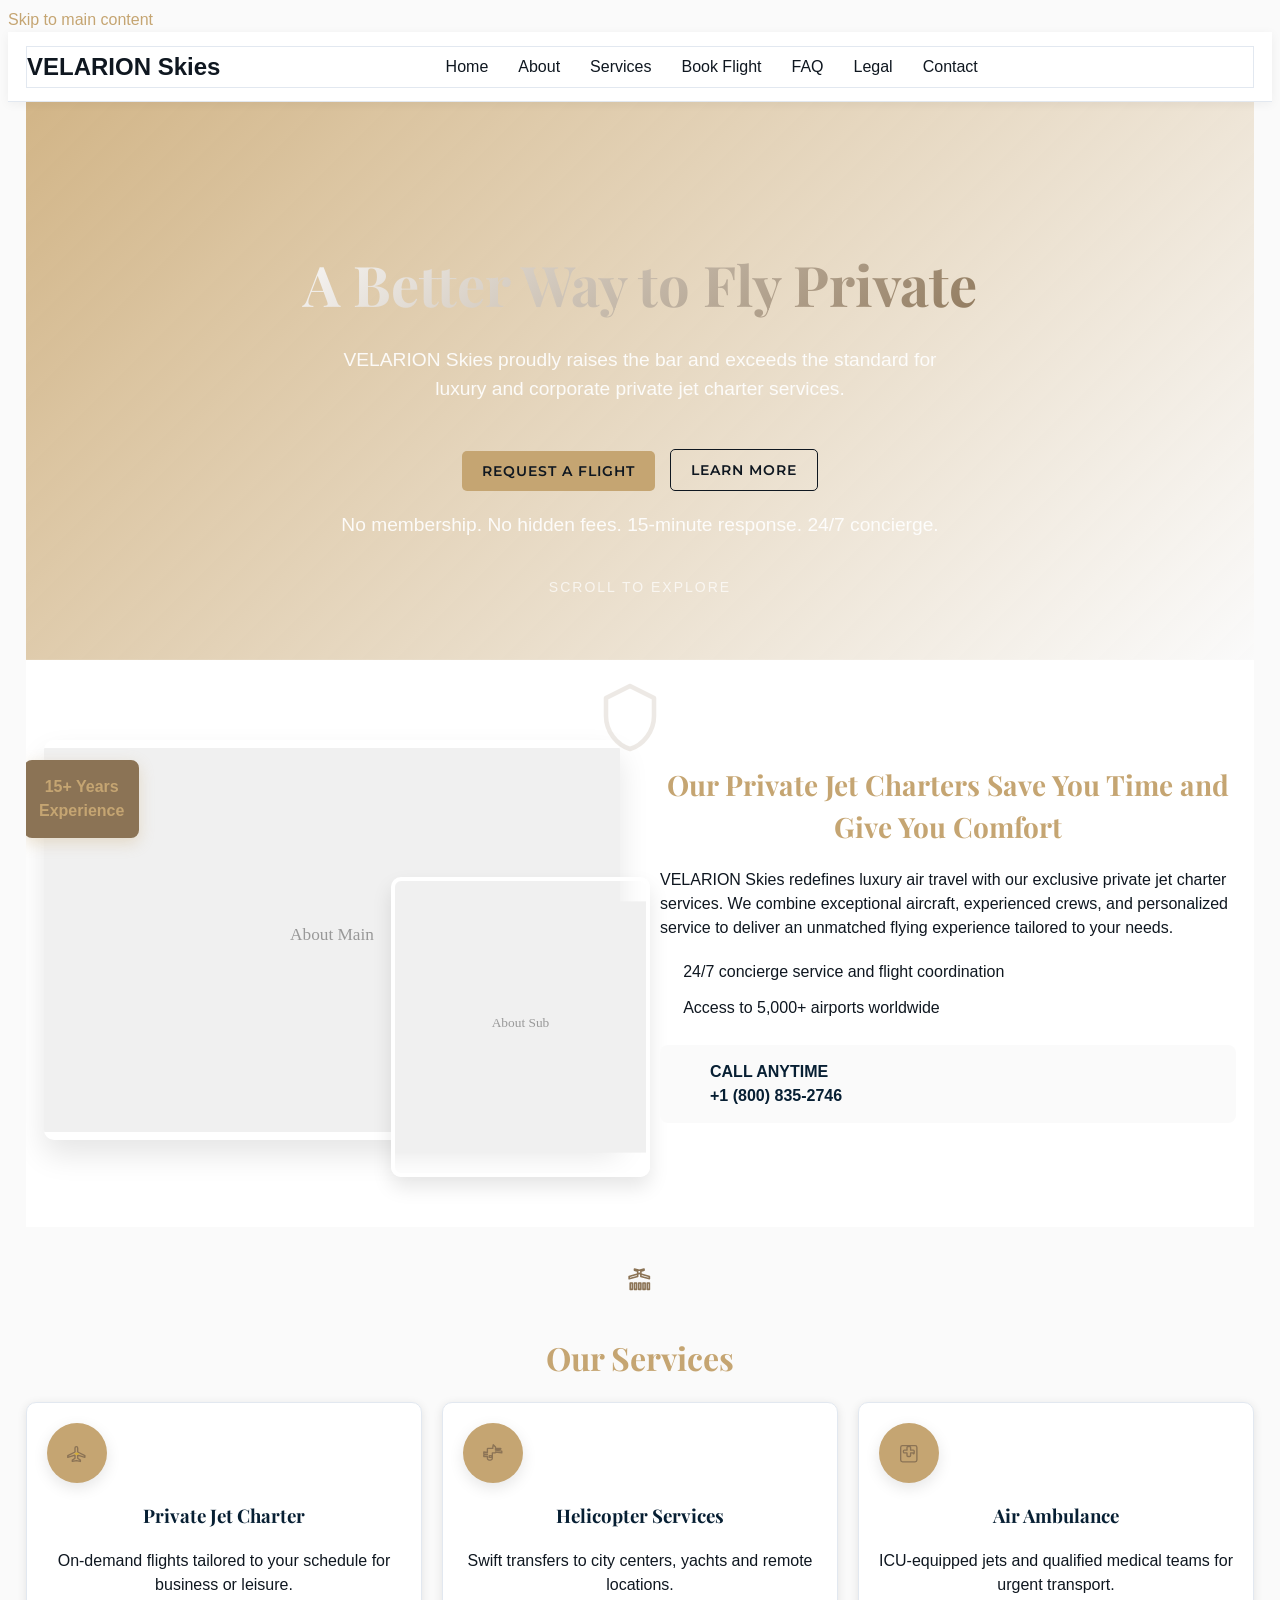
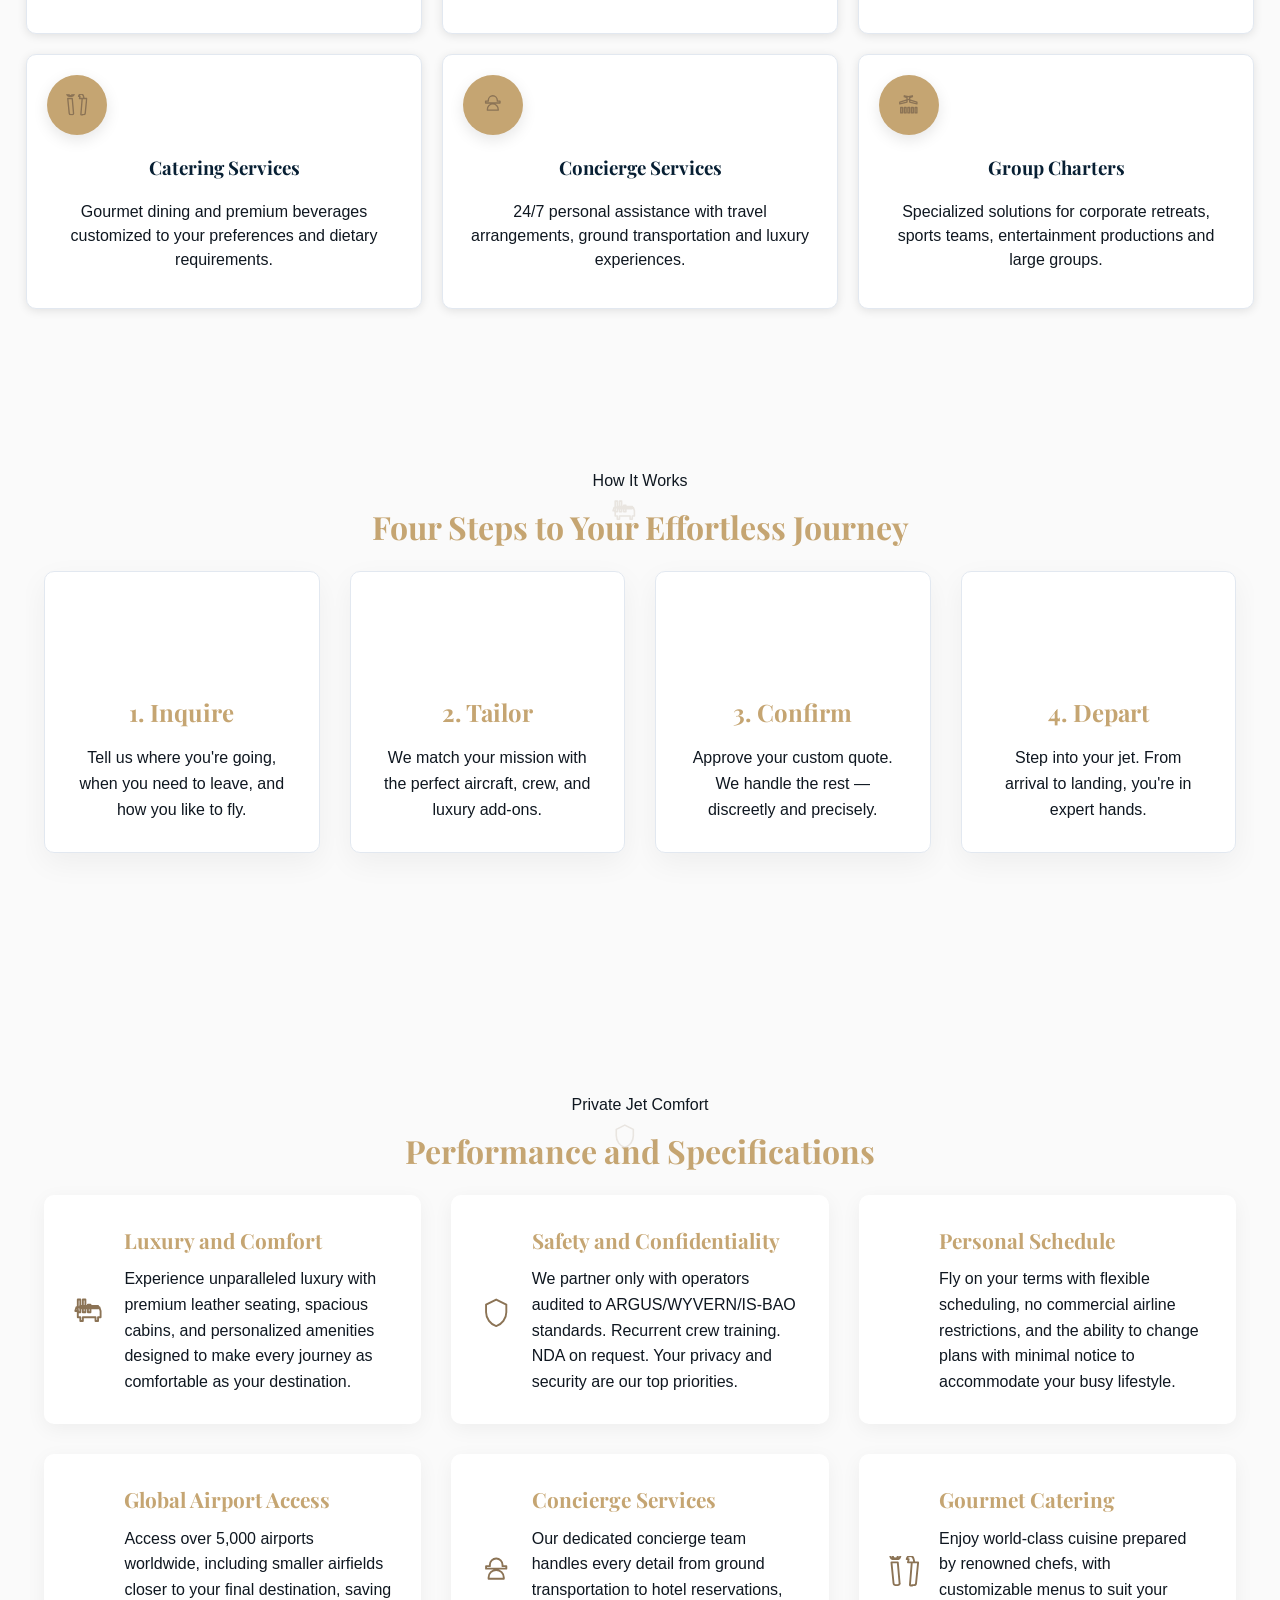
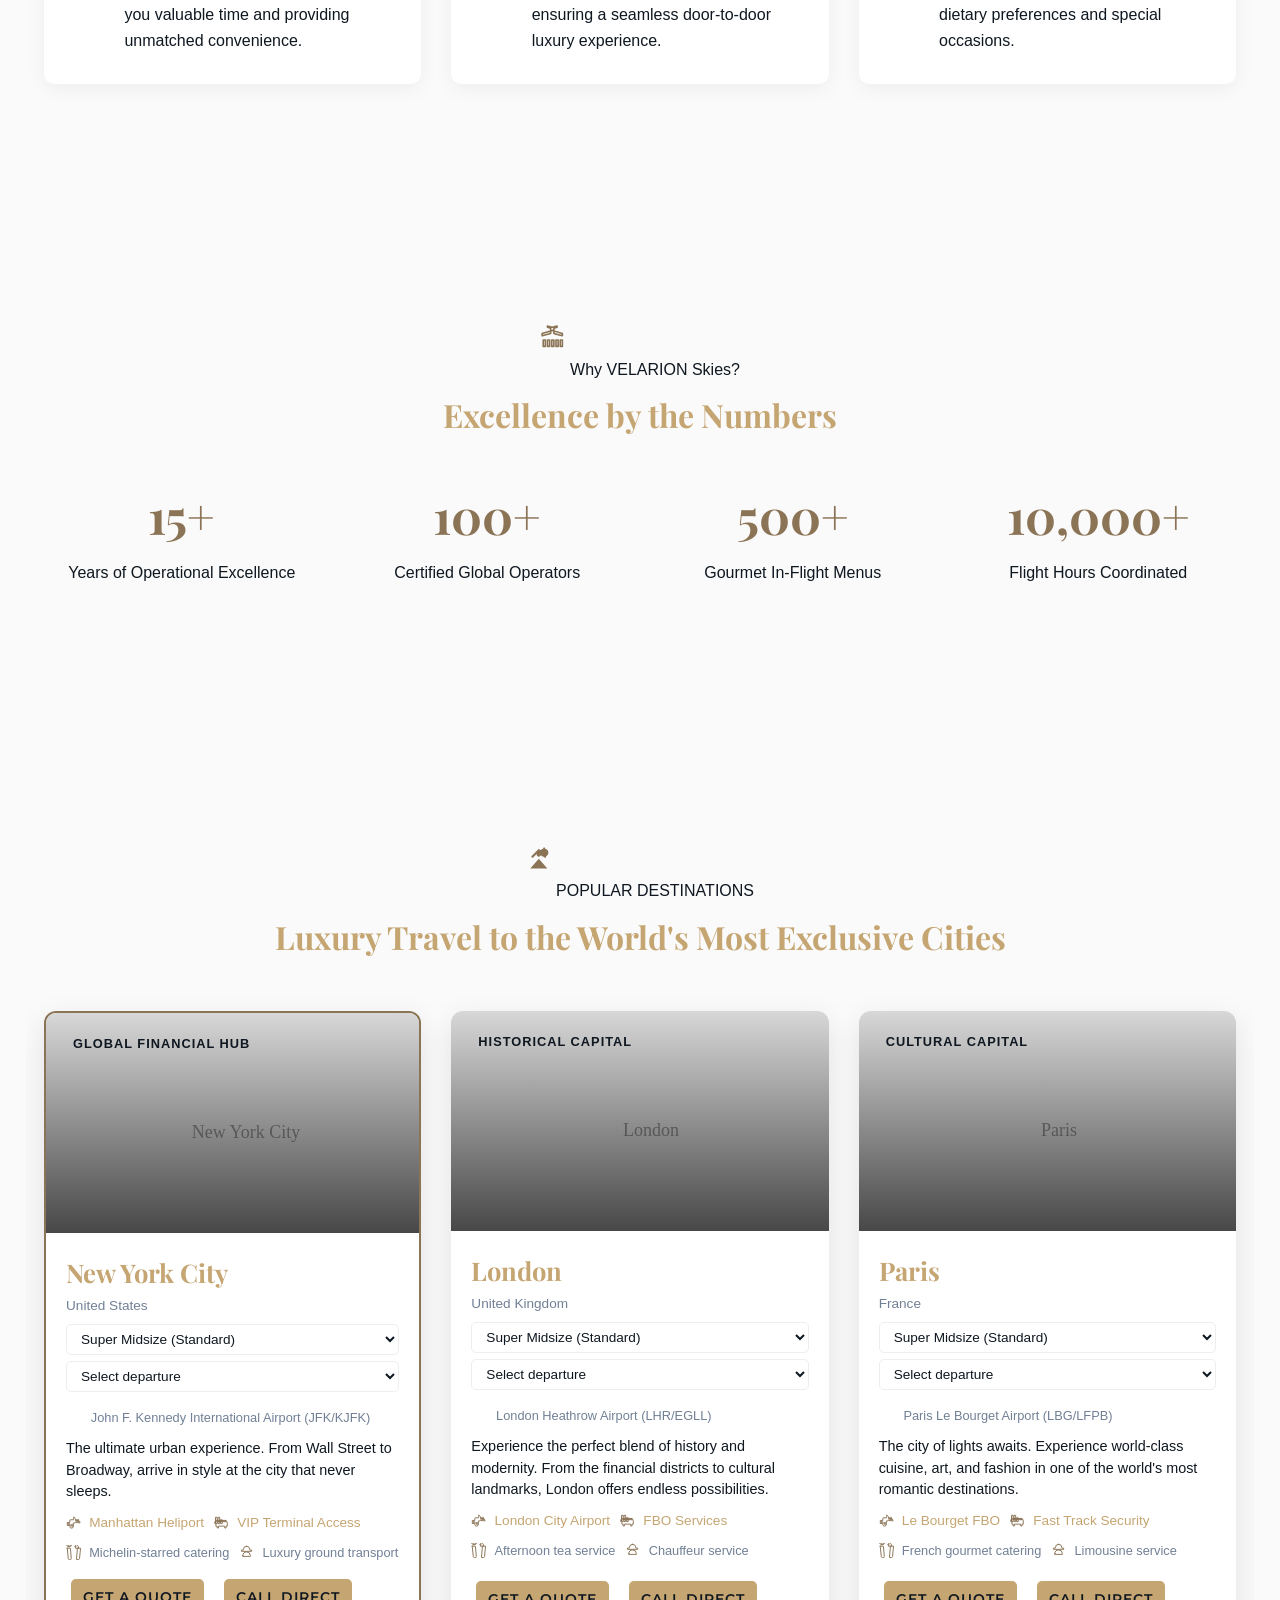
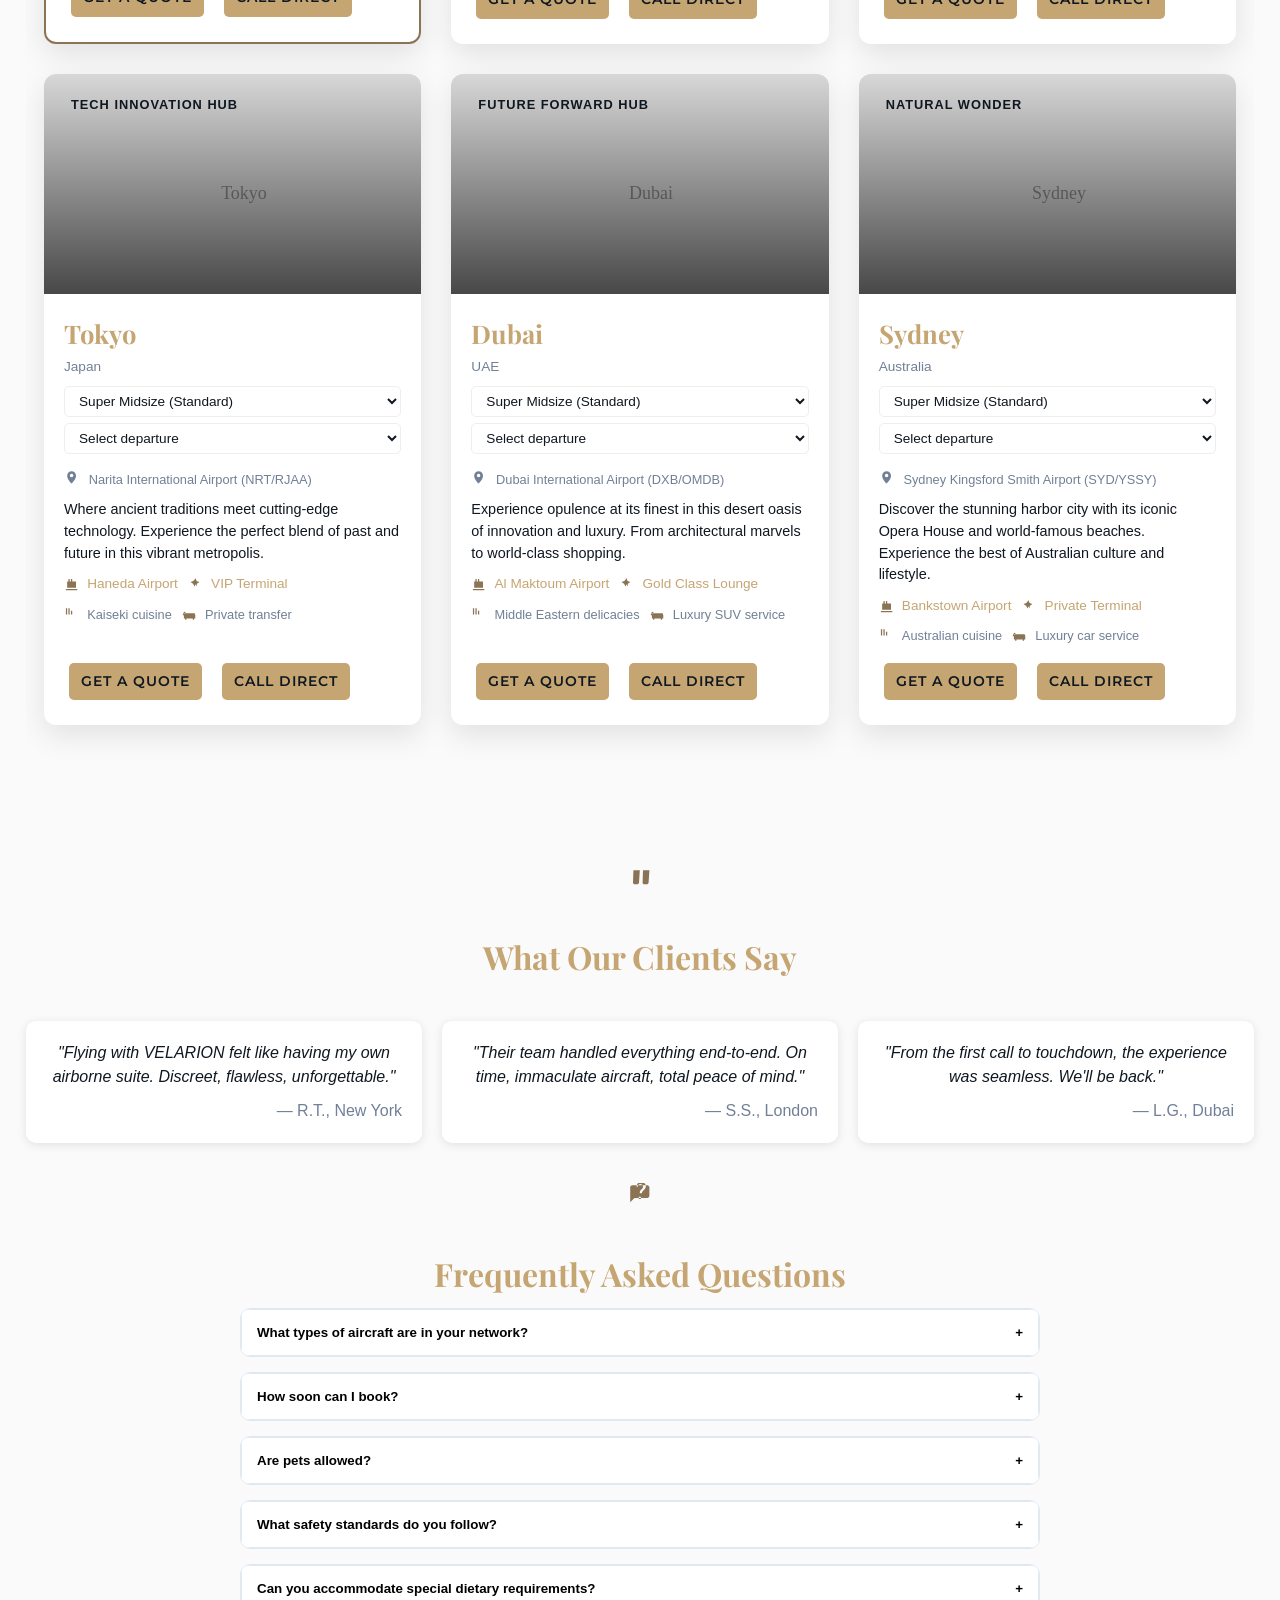
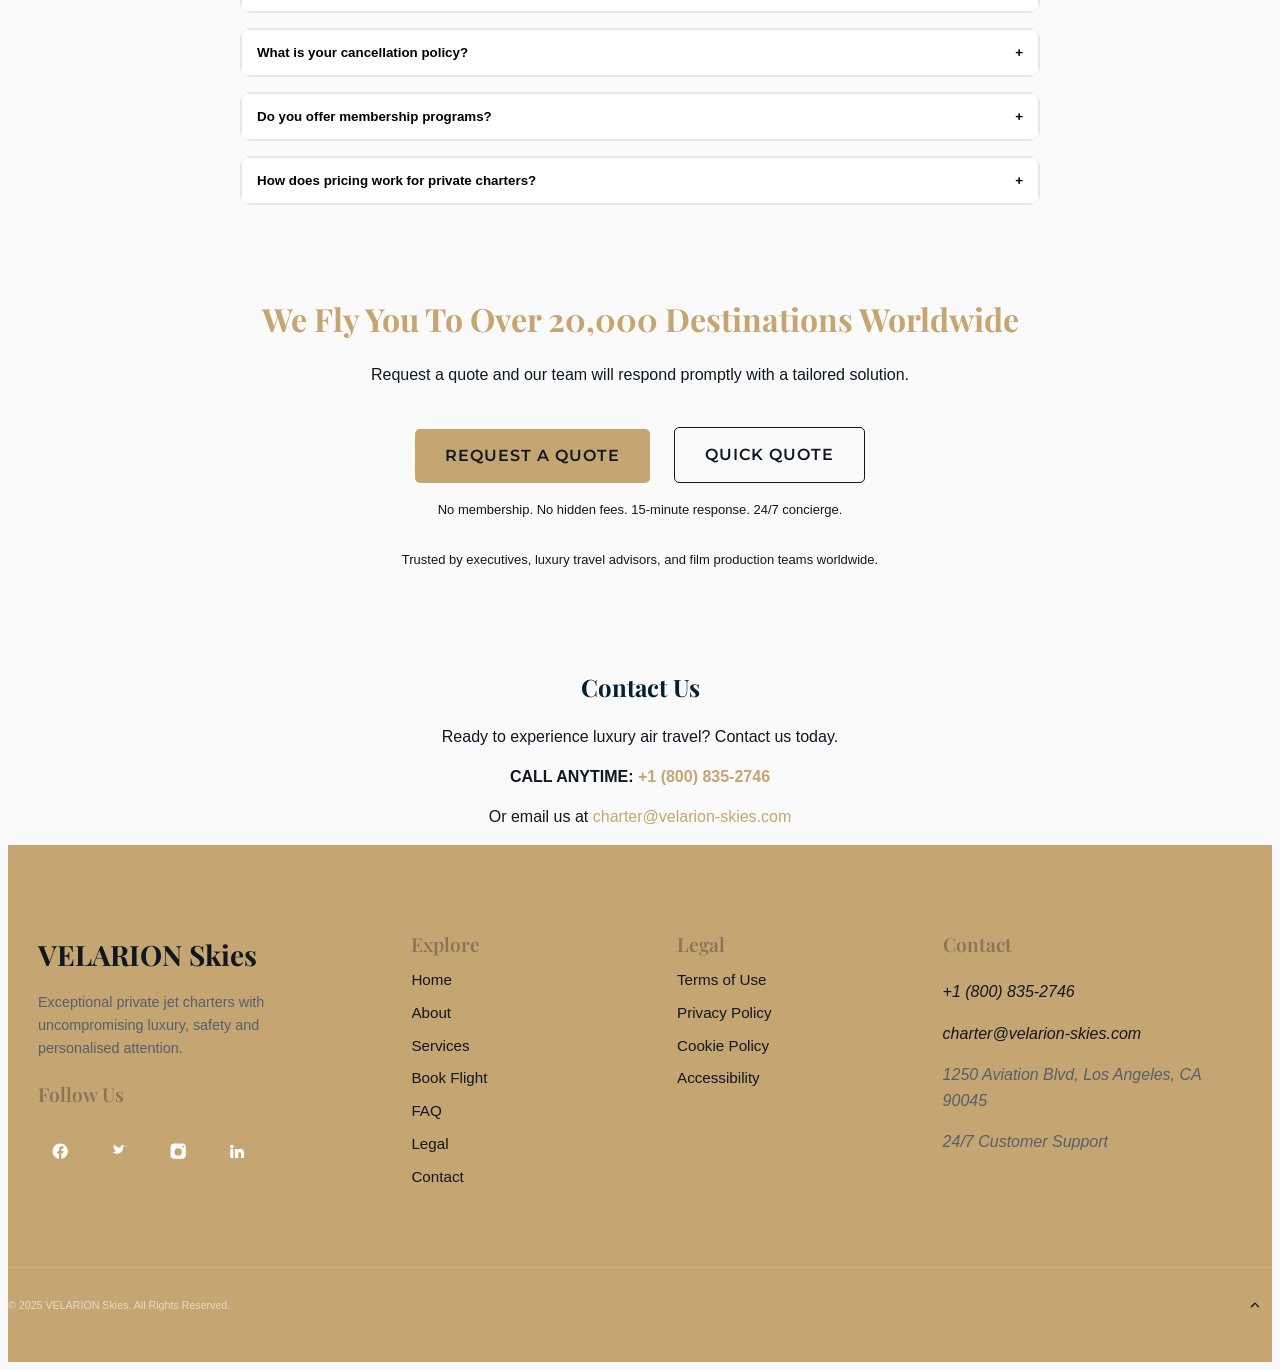
==== commit ad831ed5: "index.html" ====
--- a/index.html
+++ b/index.html
@@ -1,4 +1,19 @@
 <!DOCTYPE html>
+<!-- Refactoring Anchor Points: 
+  1. Header/Navigation - <header role="banner">
+  2. Hero Section - <section class="hero hero-gradient-subtle animate-on-scroll">
+  3. About Section - <section class="about animate-on-scroll">
+  4. Services Section - <section class="section-title animate-on-scroll"> (first instance with services)
+  5. How It Works Section - <section class="how-it-works">
+  6. Performance Section - <section class="performance-section">
+  7. Excellence by the Numbers Section - <section class="funfacts">
+  8. Popular Destinations Section - <section id="popular-destinations" class="destinations">
+  9. Testimonials Section - <section class="section-title animate-on-scroll"> (instance with testimonials)
+  10. FAQ Section - <section class="section-title animate-on-scroll"> (instance with FAQ items)
+  11. Quick CTA Section - <section class="text-center quick-cta animate-on-scroll">
+  12. Contact Section - <section class="text-center contact-section animate-on-scroll">
+  13. Footer - <footer class="main-footer" role="contentinfo">
+-->
 <html lang="en" data-theme="light">
 <head>
   <meta charset="utf-8" />
@@ -120,8 +135,8 @@
           </svg>
         </button>
         <button id="theme-switcher" class="theme-switcher" aria-label="Switch theme" aria-pressed="false">
-          <svg class="icon-sun" xmlns="http://www.w3.org/2000/svg" viewBox="0 0 24 24" fill="currentColor"><path d="M12 7c-2.76 0-5 2.24-5 5s2.24 5 5 5 5-2.24 5-5-2.24-5-5-5zM2 13h2c.55 0 1-.45 1-1s-.45-1-1-1H2c-.55 0-1 .45-1 1s.45 1 1 1zm18 0h2c.55 0 1-.45 1-1s-.45-1-1-1h-2c-.55 0-1 .45-1 1s.45 1 1 1zM11 2v2c0 .55.45 1 1 1s1-.45 1-1V2c0-.55-.45-1-1-1s-1 .45-1 1zm0 18v2c0 .55.45 1 1 1s1-.45 1-1v-2c0-.55-.45-1-1-1s-1 .45-1 1zM5.64 5.64c-.39-.39-1.02-.39-1.41 0-.39.39-.39 1.02 0 1.41l1.06 1.06c.39.39 1.02.39 1.41 0s.39-1.02 0-1.41L5.64 5.64zm12.73 12.73c-.39-.39-1.02-.39-1.41 0-.39.39-.39 1.02 0 1.41l1.06 1.06c.39.39 1.02.39 1.41 0 .39-.39.39-1.02 0-1.41l-1.06-1.06zM5.64 18.36l-1.06-1.06c-.39-.39-.39-1.02 0-1.41s1.02-.39 1.41 0l1.06 1.06c.39.39.39 1.02 0 1.41s-1.02.39-1.41 0zm12.73-12.73l-1.06-1.06c-.39-.39-.39-1.02 0-1.41s1.02-.39 1.41 0l1.06 1.06c.39.39.39 1.02 0 1.41-.39.39-1.02.39-1.41 0z"/></svg>
-          <svg class="icon-moon" xmlns="http://www.w3.org/2000/svg" viewBox="0 0 24 24" fill="currentColor"><path d="M12 3c-4.97 0-9 4.03-9 9s4.03 9 9 9c.83 0 1.64-.11 2.4-.31-.3-.52-.47-1.12-.47-1.77 0-1.71 1.39-3.1 3.1-3.1.65 0 1.25.17 1.77.47C19.89 18.64 21 17.83 21 16.95c0-4.97-4.03-9-9-9z"/></svg>
+          <svg class="icon-sun" width="24" height="24" viewBox="0 0 24 24" fill="currentColor"><use href="assets/icons/sprite.svg#icon-sun"></use></svg>
+          <svg class="icon-moon" width="24" height="24" viewBox="0 0 24 24" fill="currentColor"><use href="assets/icons/sprite.svg#icon-moon"></use></svg>
         </button>
       </div>
     </div>
@@ -144,9 +159,7 @@
         <div class="hero-scroll-indicator">
           <span>Scroll to Explore</span>
           <!-- Chevron down SVG -->
-          <svg width="24" height="24" viewBox="0 0 24 24" fill="currentColor" aria-hidden="true">
-            <use href="assets/icons/sprite.svg#icon-ui-arrow-up" transform="rotate(180, 12, 12)"></use>
-          </svg>
+          <svg width="24" height="24" viewBox="0 0 24 24" fill="currentColor" aria-hidden="true"><use href="assets/icons/sprite.svg#icon-ui-arrow-down"></use></svg>
         </div>
       </section>
 
@@ -783,77 +796,81 @@
       <section class="section-title animate-on-scroll">
   <div class="section-icon"><svg width="20" height="20" viewBox="0 0 24 24" fill="currentColor" aria-hidden="true"><path d="M19 2H5c-1.1 0-2 .9-2 2v14l4-4h12c1.1 0 2-.9 2-2V4c0-1.1-.9-2-2-2zm-6 13h-2v-2h2v2zm2.07-7.75c-.9.92-1.07 1.25-1.07 2.25h-2v-.5c0-1.1.3-1.75 1.2-2.65.9-.9 1.8-1.5 1.8-2.85 0-1.54-1.26-2.5-2.5-2.5-1.4 0-2.4 1.04-2.4 2.4H9c0-2.2 1.6-4.4 4.2-4.4 2.5 0 4.5 1.6 4.5 4.1 0 1.6-.8 2.3-1.63 3.15z"/></svg></div>
         <h2>Frequently Asked Questions</h2>
-        <div class="faq">
-          <div class="faq-item">
-            <button class="faq-question">
-              <span>What types of aircraft are in your network?</span>
-              <span>+</span>
-            </button>
-            <div class="faq-answer">
-              <p>Light, midsize, heavy and ultra-long range jets — plus helicopters. Each operator is vetted for safety and service.</p>
-            </div>
-          </div>
-          <div class="faq-item">
-            <button class="faq-question">
-              <span>How soon can I book?</span>
-              <span>+</span>
-            </button>
-            <div class="faq-answer">
-              <p>We can often arrange flights within 4–6 hours depending on availability. For peak seasons, please book early.</p>
-            </div>
-          </div>
-          <div class="faq-item">
-            <button class="faq-question">
-              <span>Are pets allowed?</span>
-              <span>+</span>
-            </button>
-            <div class="faq-answer">
-              <p>Pets are accepted on most routes — please notify us at booking so we can arrange crew and cabin requirements.</p>
-            </div>
-          </div>
-          <div class="faq-item">
-            <button class="faq-question">
-              <span>What safety standards do you follow?</span>
-              <span>+</span>
-            </button>
-            <div class="faq-answer">
-              <p>We partner only with operators audited to ARGUS/WYVERN/IS-BAO standards. Recurrent crew training. NDA on request.</p>
-            </div>
-          </div>
-          <div class="faq-item">
-            <button class="faq-question">
-              <span>Can you accommodate special dietary requirements?</span>
-              <span>+</span>
-            </button>
-            <div class="faq-answer">
-              <p>Yes, our catering services can accommodate any dietary restriction or preference with advance notice.</p>
-            </div>
-          </div>
-          <div class="faq-item">
-            <button class="faq-question">
-              <span>What is your cancellation policy?</span>
-              <span>+</span>
-            </button>
-            <div class="faq-answer">
-              <p>Cancellations made 48+ hours before departure receive a full refund. Within 48 hours, 50% refund is provided.</p>
-            </div>
-          </div>
-          <div class="faq-item">
-            <button class="faq-question">
-              <span>Do you offer membership programs?</span>
-              <span>+</span>
-            </button>
-            <div class="faq-answer">
-              <p>Yes, we offer exclusive membership programs with benefits including priority booking, fixed rates, and additional flight hours.</p>
-            </div>
-          </div>
-          <div class="faq-item">
-            <button class="faq-question">
-              <span>How does pricing work for private charters?</span>
-              <span>+</span>
-            </button>
-            <div class="faq-answer">
-              <p>Pricing depends on aircraft type, distance, duration, and services requested. We provide transparent quotes with no hidden fees.</p>
+        <div class="faq faq-columns">
+          <div class="faq-column">
+            <div class="faq-item">
+              <button class="faq-question">
+                <span>What types of aircraft are in your network?</span>
+                <span>+</span>
+              </button>
+              <div class="faq-answer">
+                <p>Light, midsize, heavy and ultra-long range jets — plus helicopters. Each operator is vetted for safety and service.</p>
+              </div>
+            </div>
+            <div class="faq-item">
+              <button class="faq-question">
+                <span>How soon can I book?</span>
+                <span>+</span>
+              </button>
+              <div class="faq-answer">
+                <p>We can often arrange flights within 4–6 hours depending on availability. For peak seasons, please book early.</p>
+              </div>
+            </div>
+            <div class="faq-item">
+              <button class="faq-question">
+                <span>Are pets allowed?</span>
+                <span>+</span>
+              </button>
+              <div class="faq-answer">
+                <p>Pets are accepted on most routes — please notify us at booking so we can arrange crew and cabin requirements.</p>
+              </div>
+            </div>
+            <div class="faq-item">
+              <button class="faq-question">
+                <span>What safety standards do you follow?</span>
+                <span>+</span>
+              </button>
+              <div class="faq-answer">
+                <p>We partner only with operators audited to ARGUS/WYVERN/IS-BAO standards. Recurrent crew training. NDA on request.</p>
+              </div>
+            </div>
+          </div>
+          <div class="faq-column">
+            <div class="faq-item">
+              <button class="faq-question">
+                <span>Can you accommodate special dietary requirements?</span>
+                <span>+</span>
+              </button>
+              <div class="faq-answer">
+                <p>Yes, our catering services can accommodate any dietary restriction or preference with advance notice.</p>
+              </div>
+            </div>
+            <div class="faq-item">
+              <button class="faq-question">
+                <span>What is your cancellation policy?</span>
+                <span>+</span>
+              </button>
+              <div class="faq-answer">
+                <p>Cancellations made 48+ hours before departure receive a full refund. Within 48 hours, 50% refund is provided.</p>
+              </div>
+            </div>
+            <div class="faq-item">
+              <button class="faq-question">
+                <span>Do you offer membership programs?</span>
+                <span>+</span>
+              </button>
+              <div class="faq-answer">
+                <p>Yes, we offer exclusive membership programs with benefits including priority booking, fixed rates, and additional flight hours.</p>
+              </div>
+            </div>
+            <div class="faq-item">
+              <button class="faq-question">
+                <span>How does pricing work for private charters?</span>
+                <span>+</span>
+              </button>
+              <div class="faq-answer">
+                <p>Pricing depends on aircraft type, distance, duration, and services requested. We provide transparent quotes with no hidden fees.</p>
+              </div>
             </div>
           </div>
         </div>
@@ -973,4 +990,4 @@
   <script src="assets/js/enhanced-cards.js" defer></script>
   <script src="assets/js/theme.js" defer></script>
 </body>
-</html>+</html>
